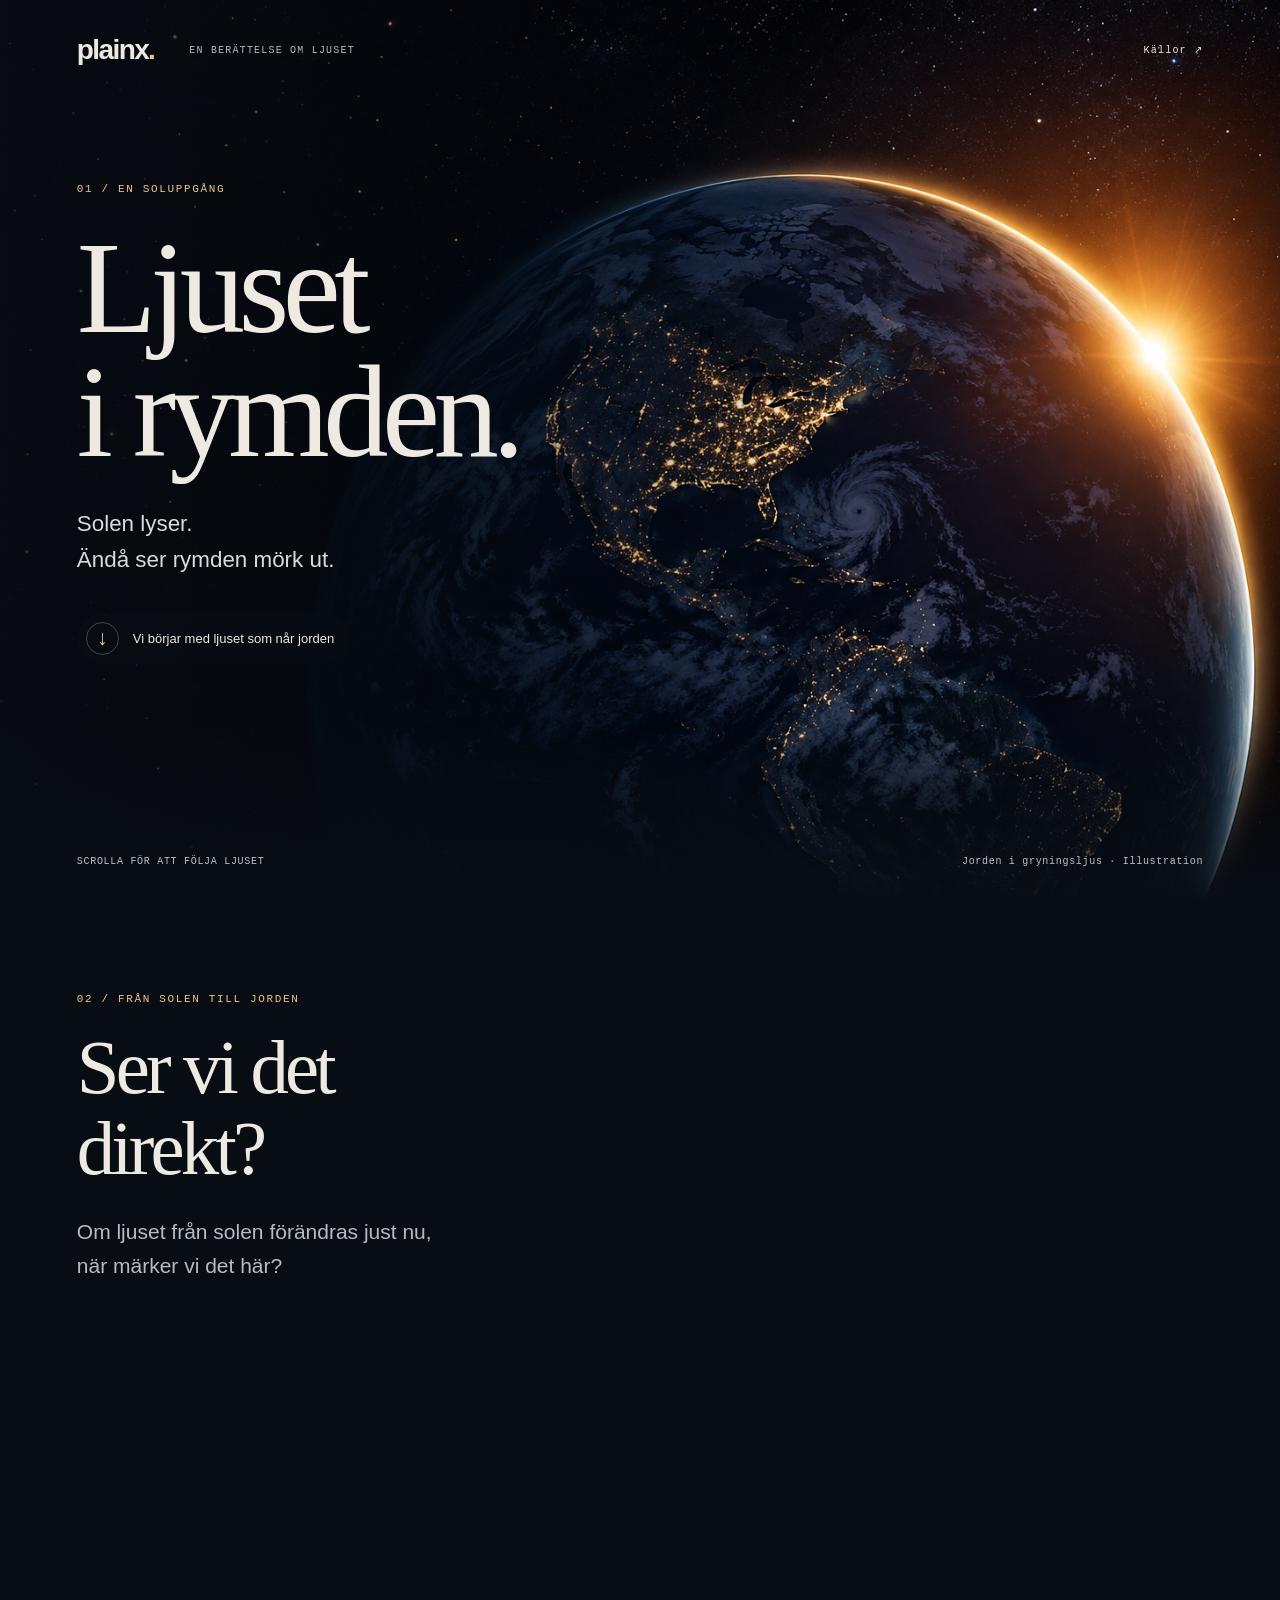
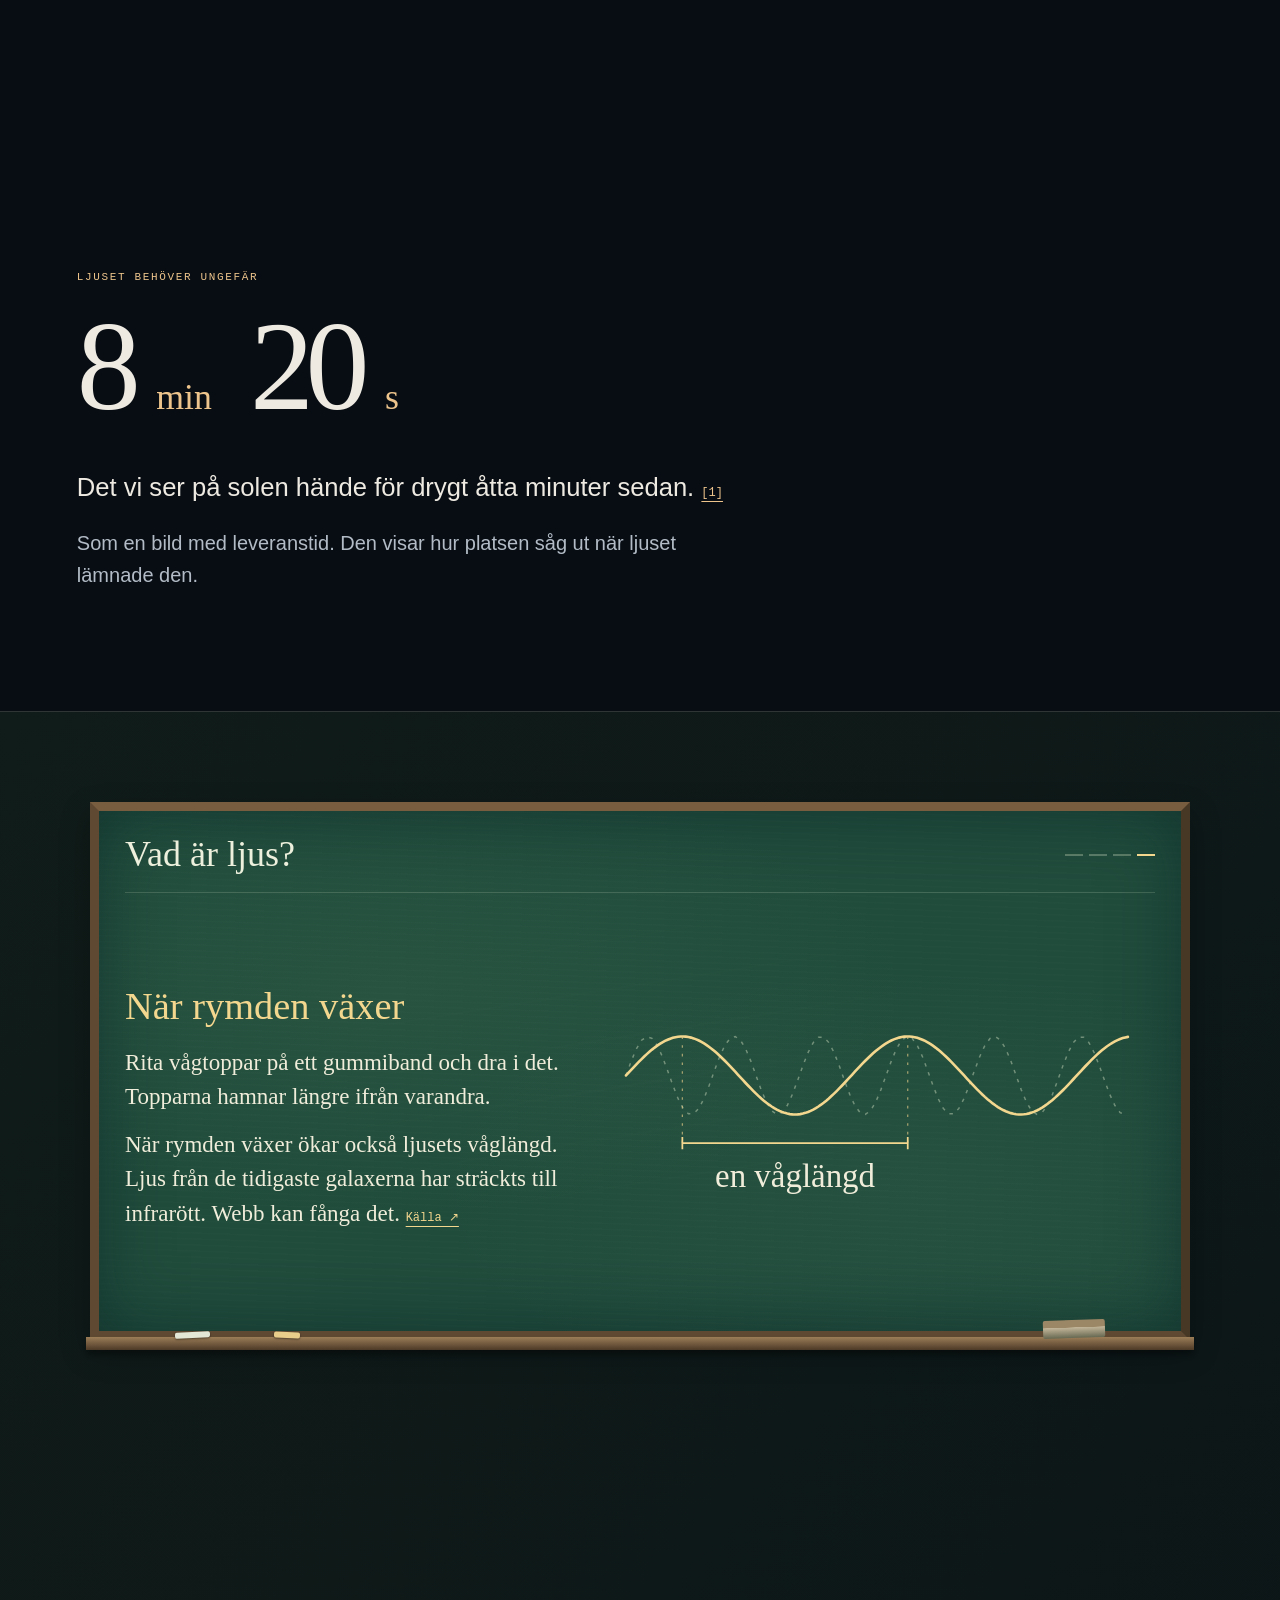
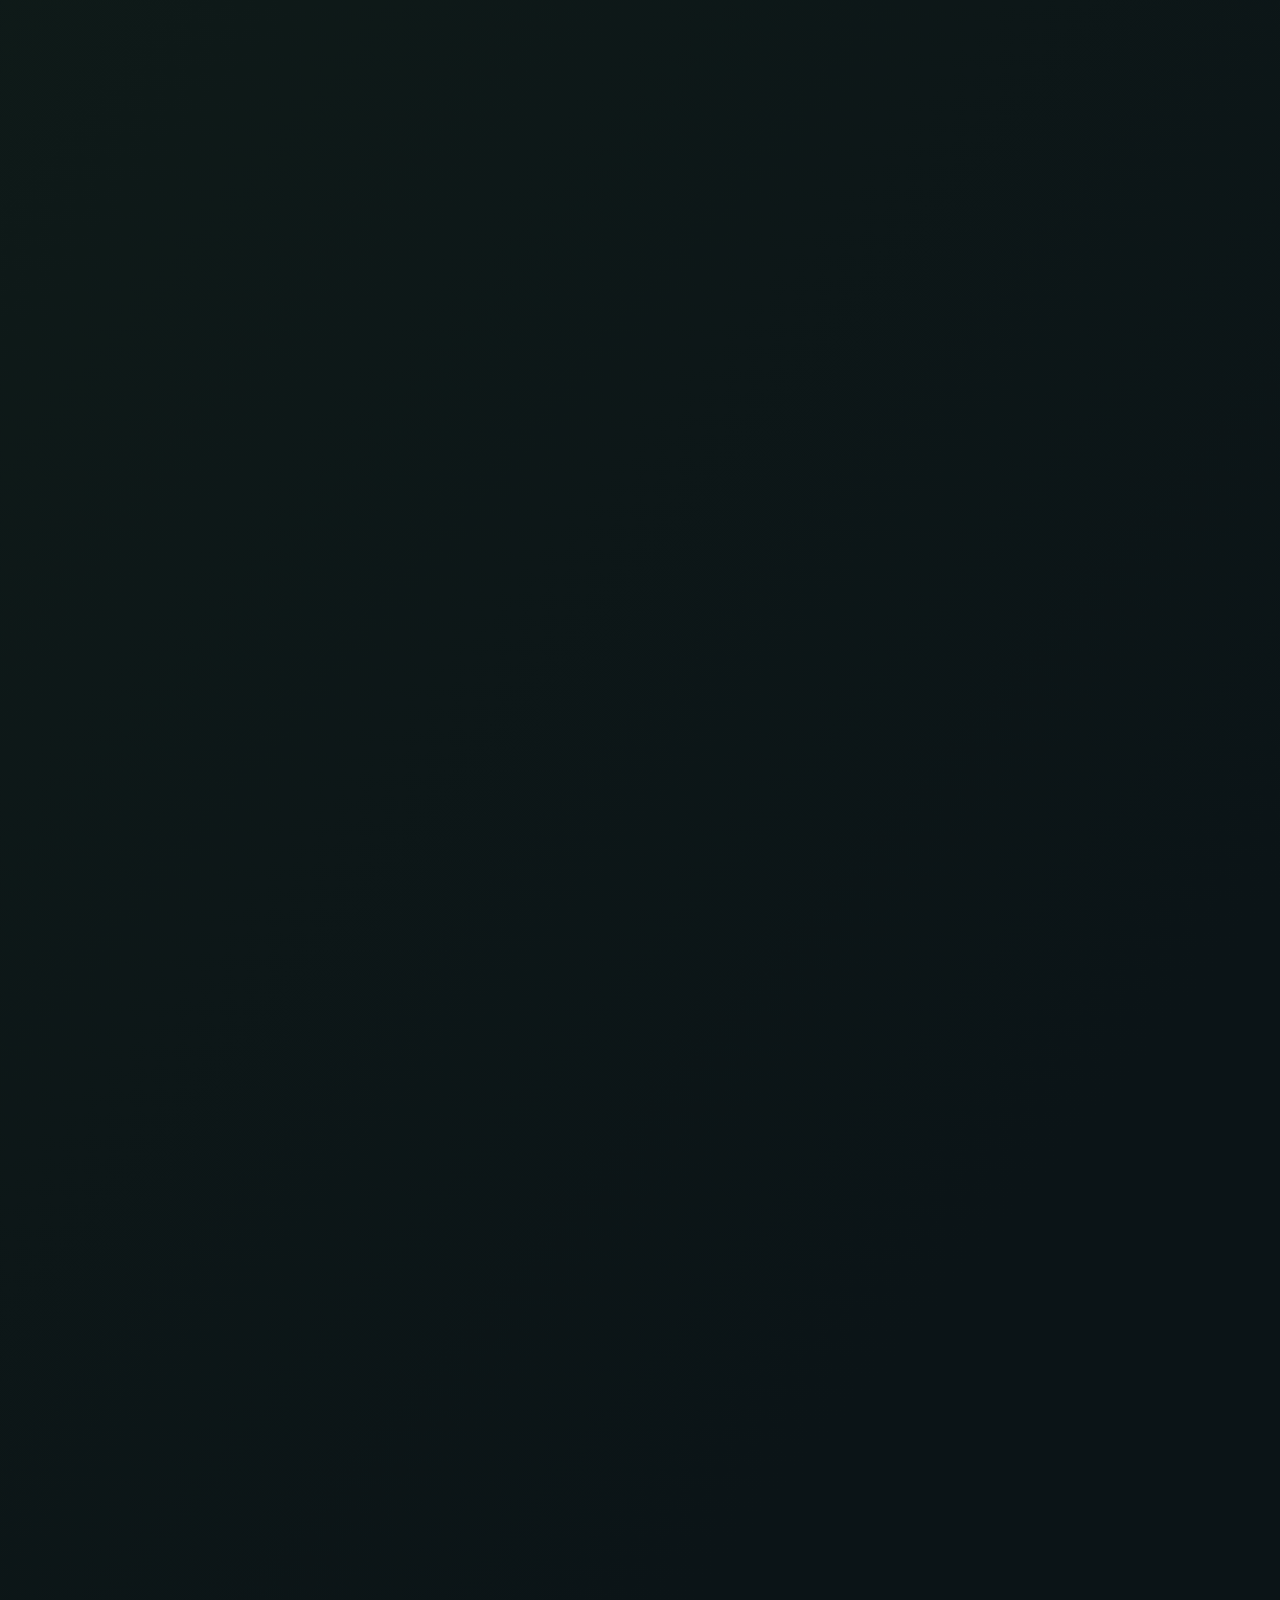
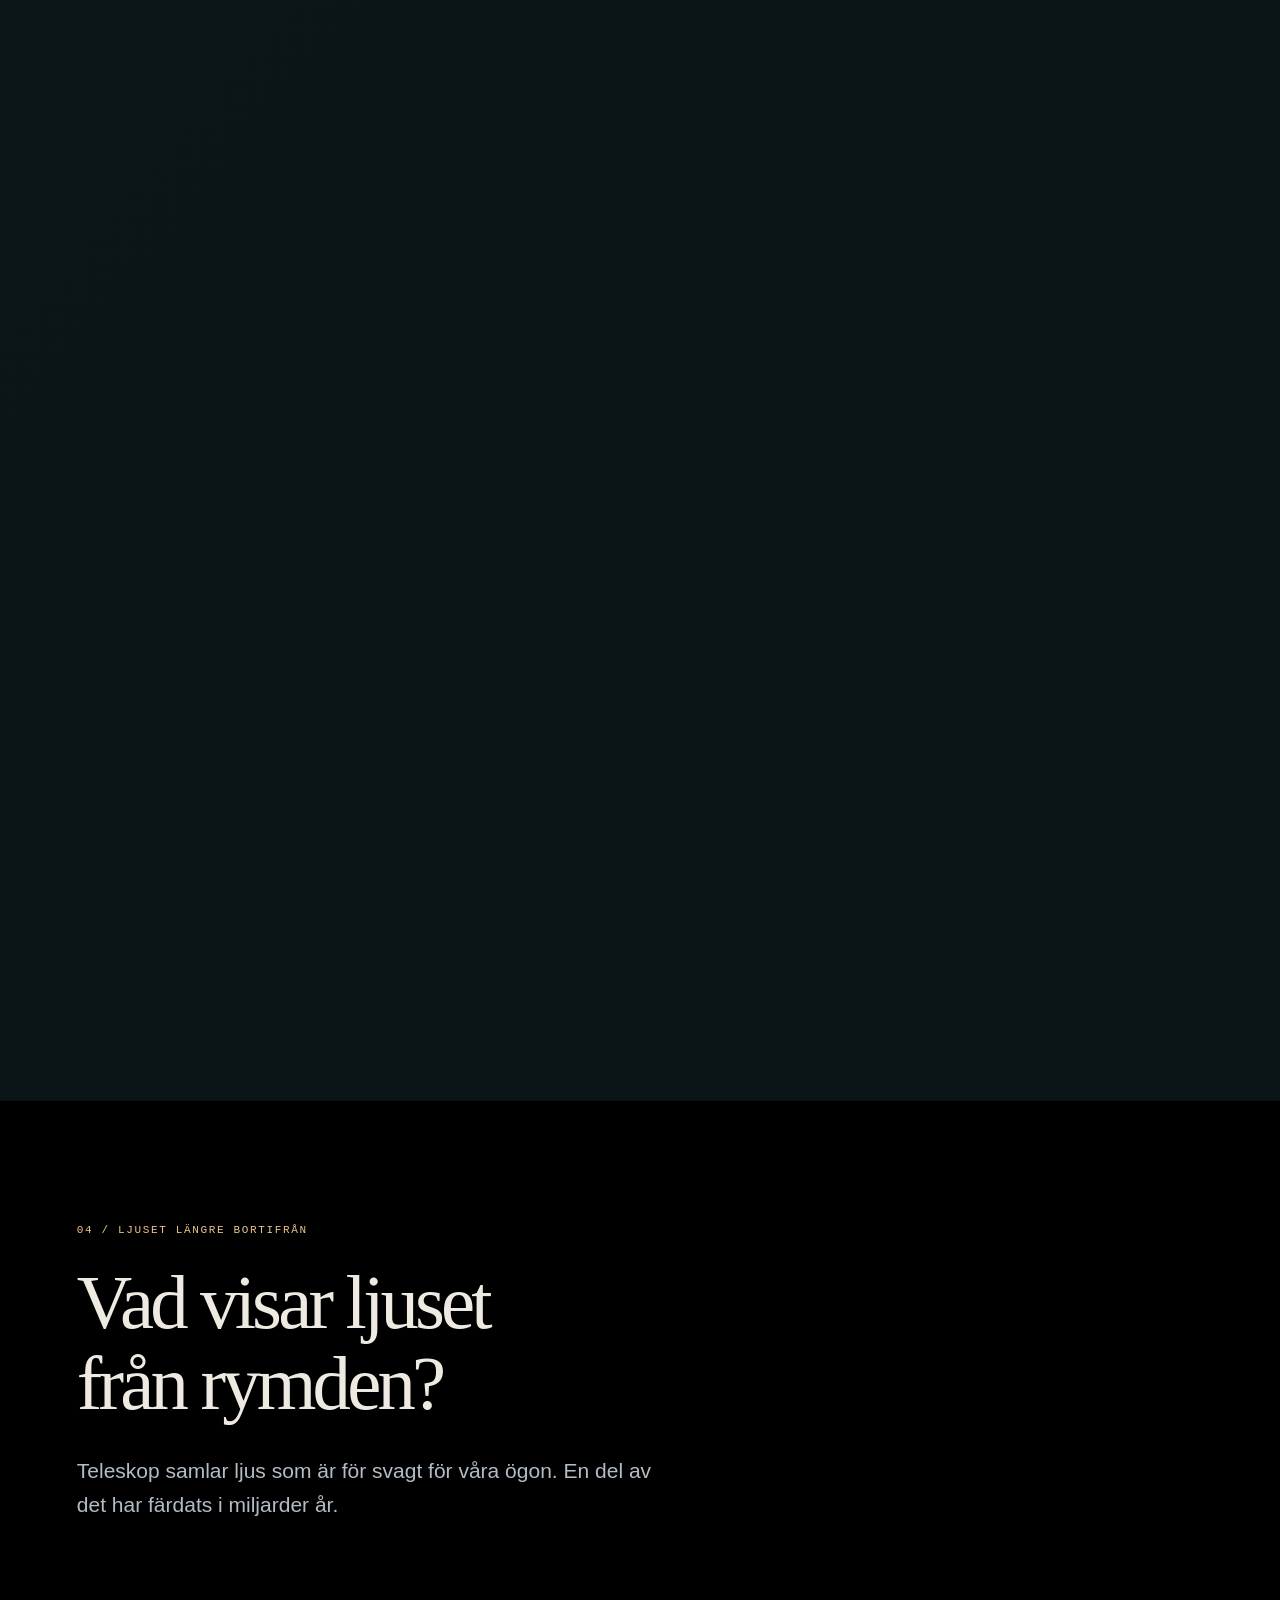
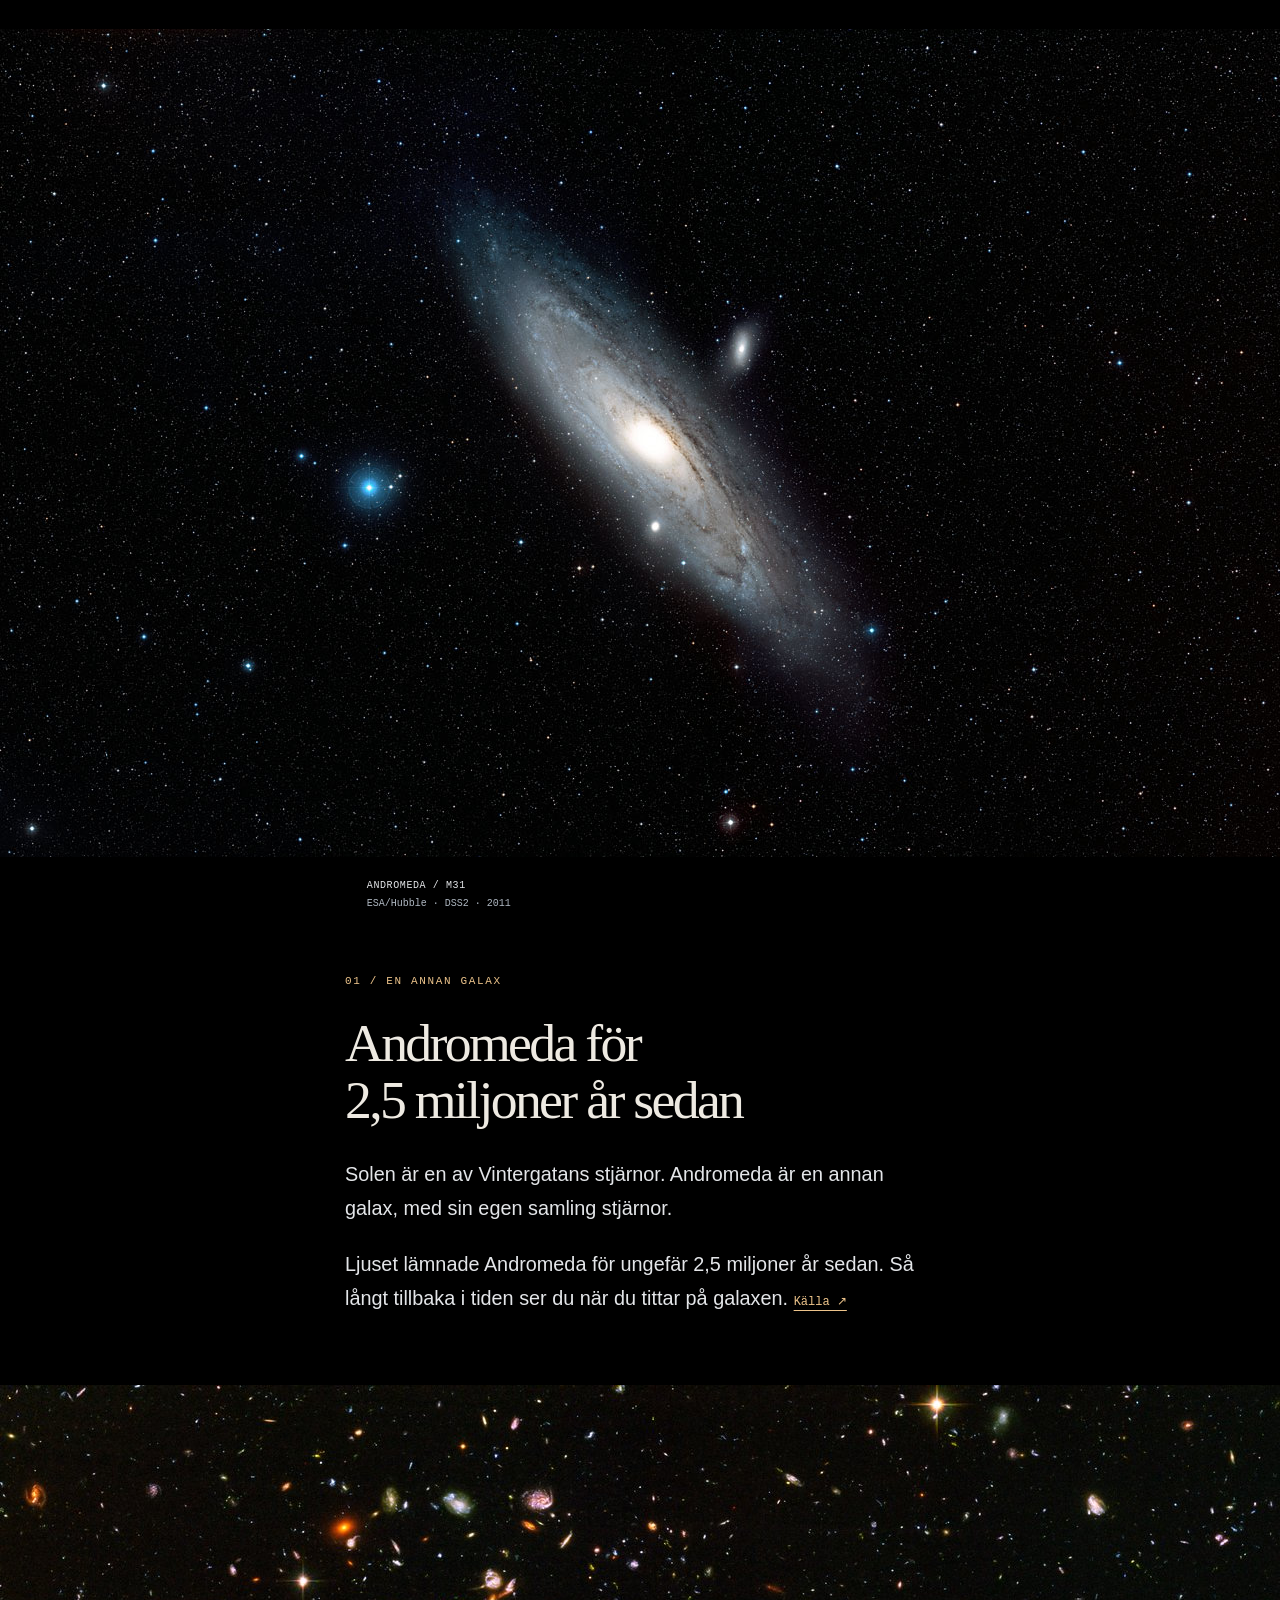
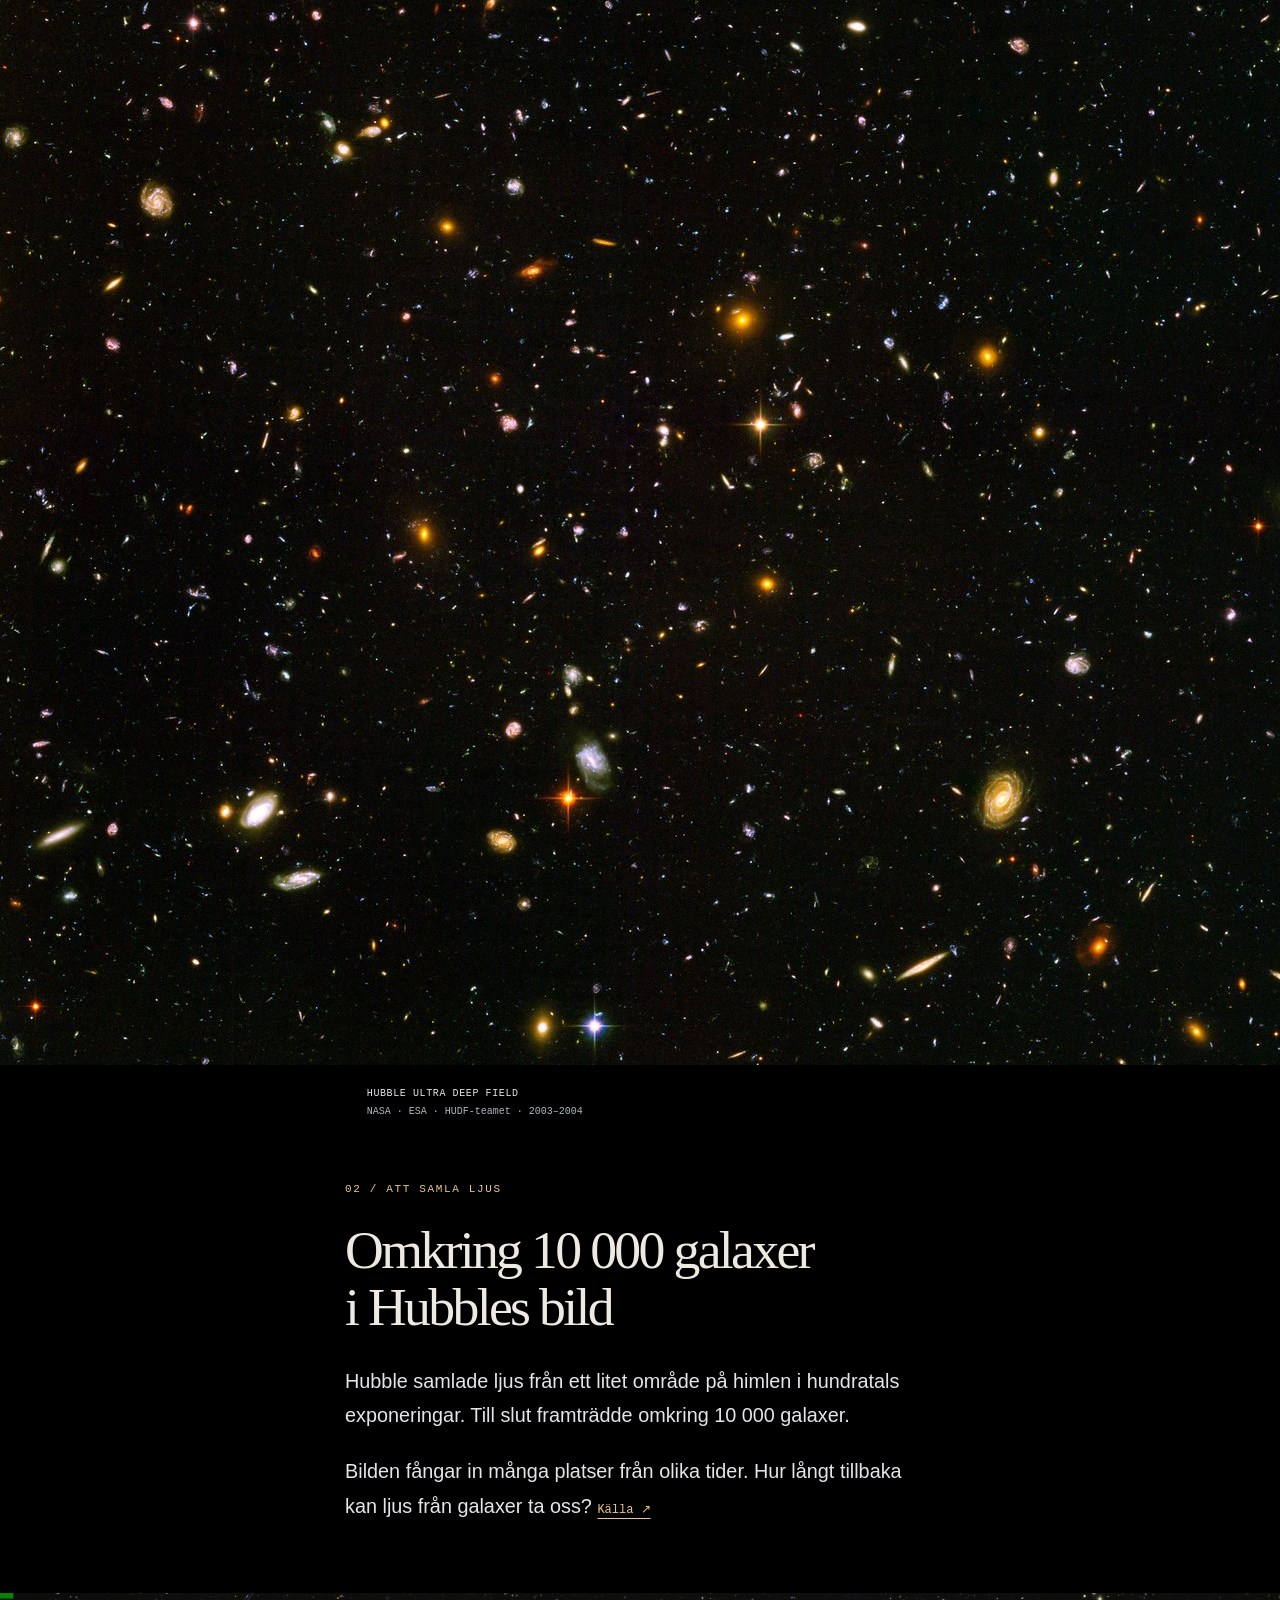
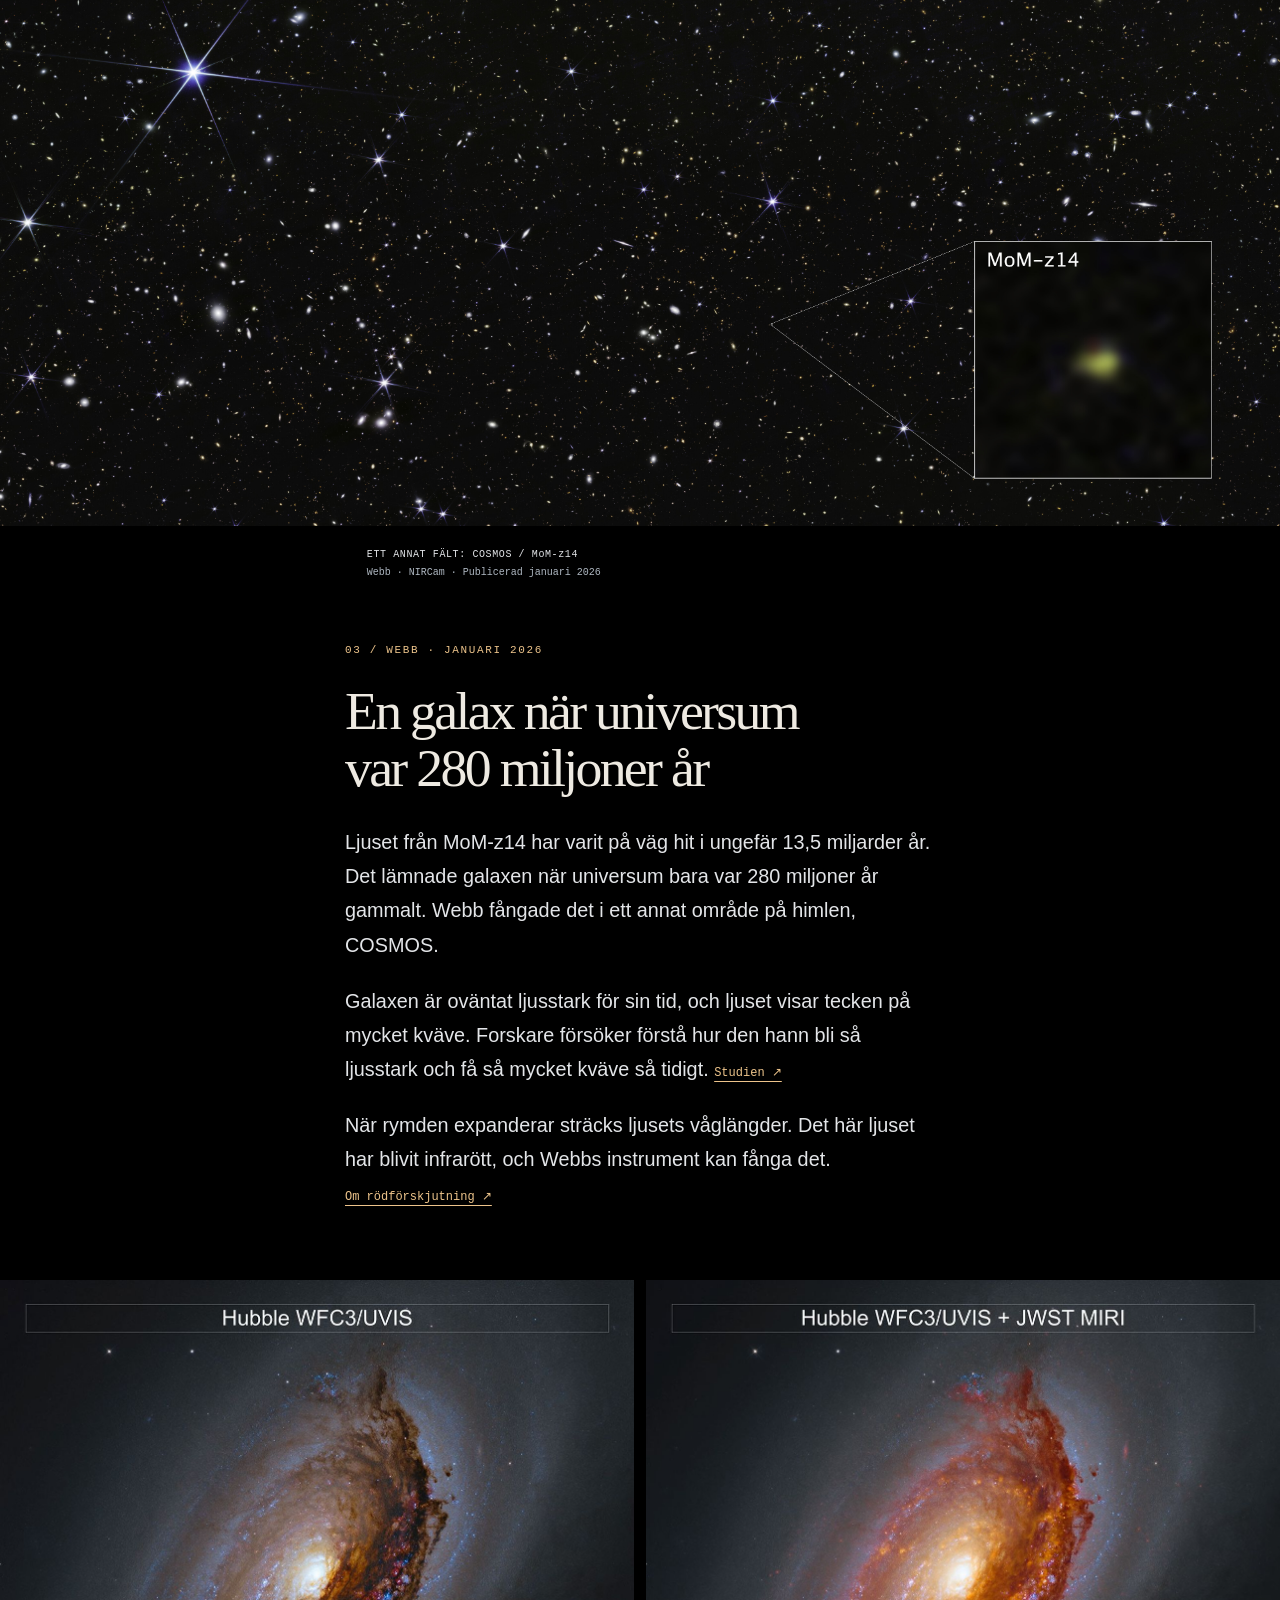
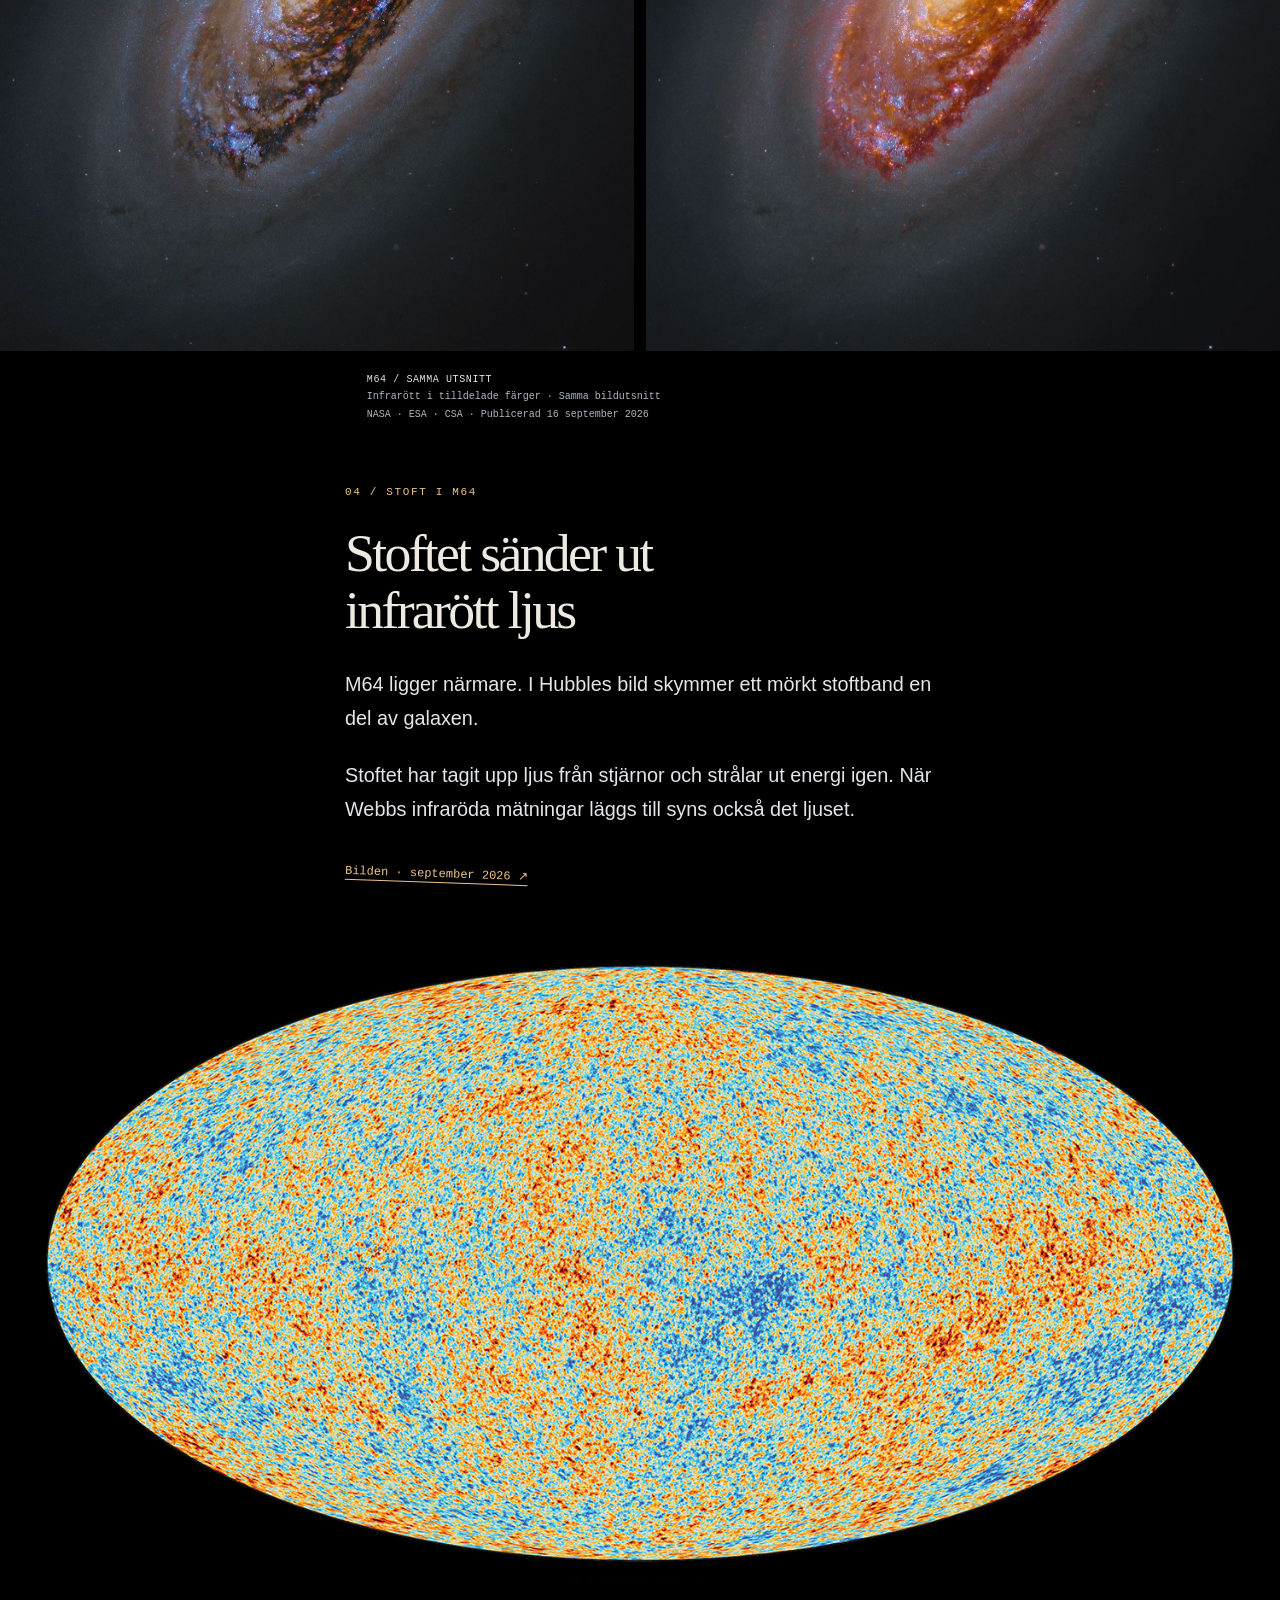
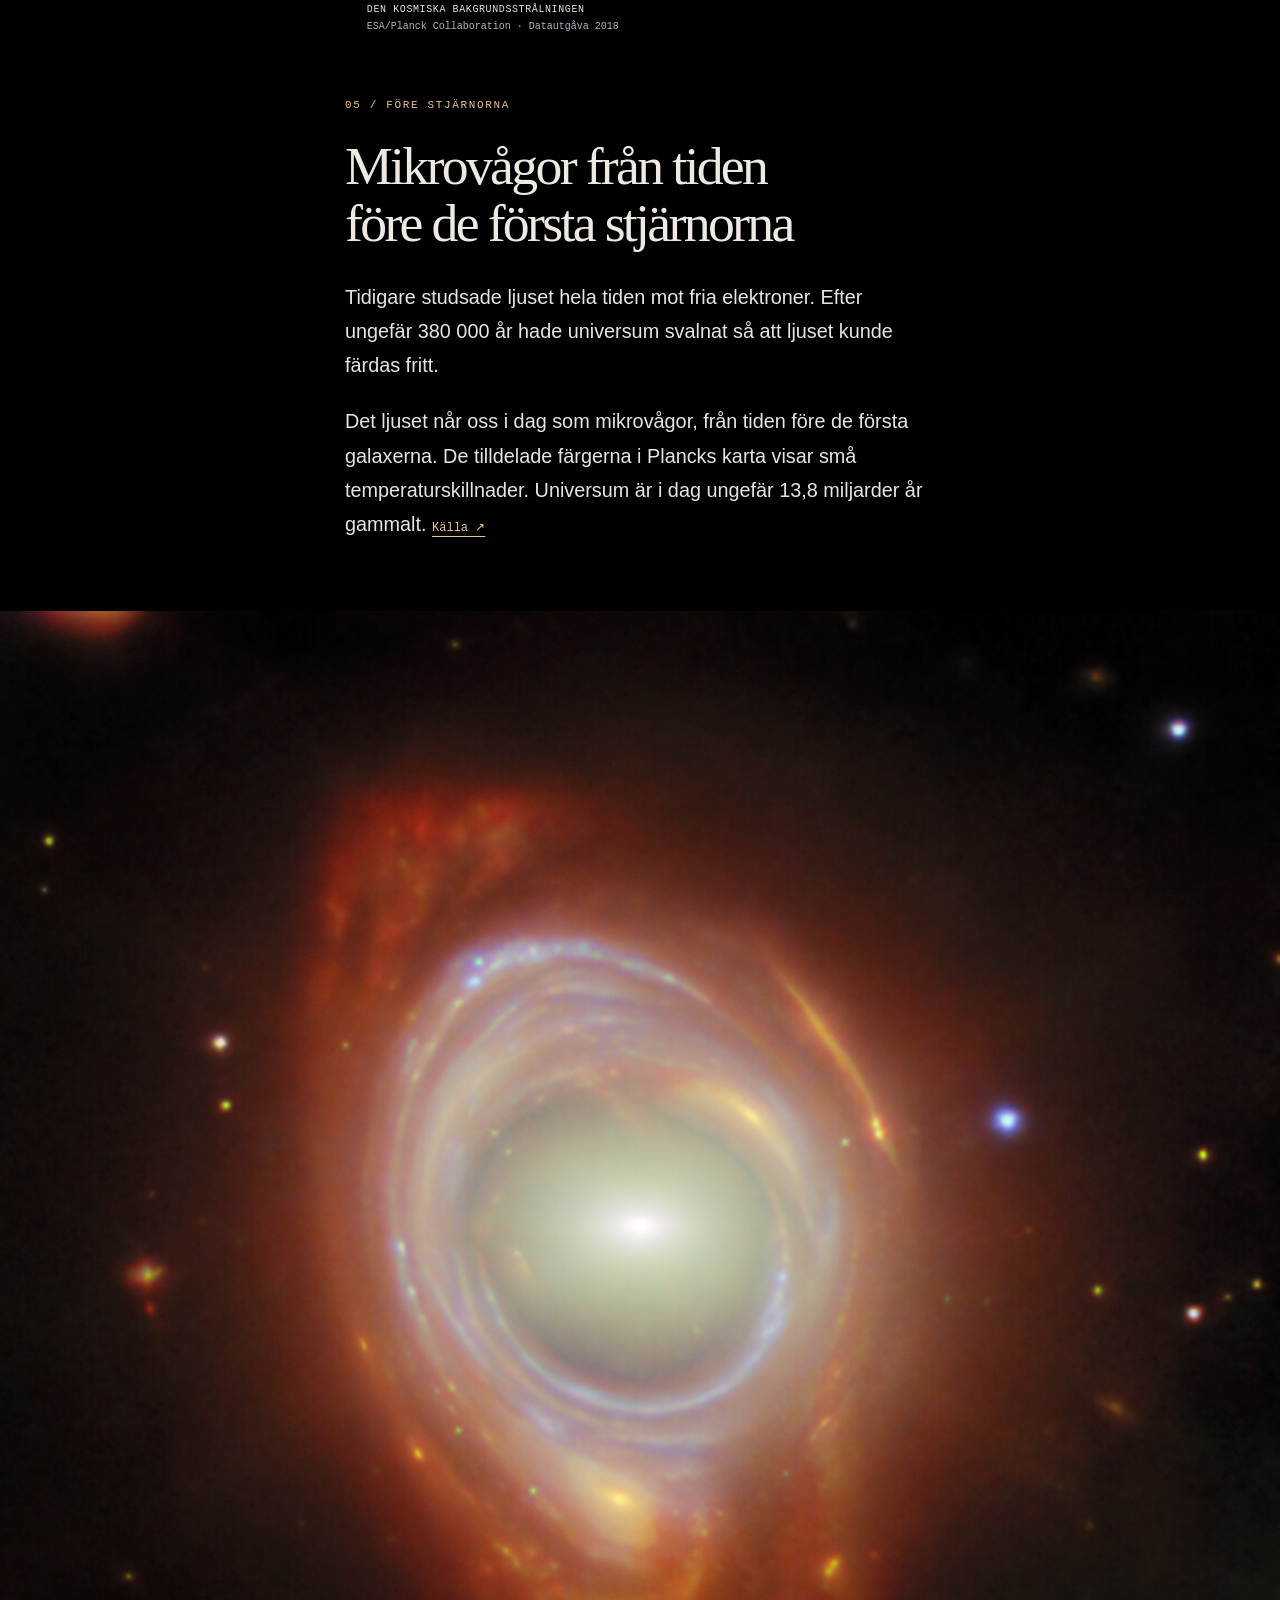
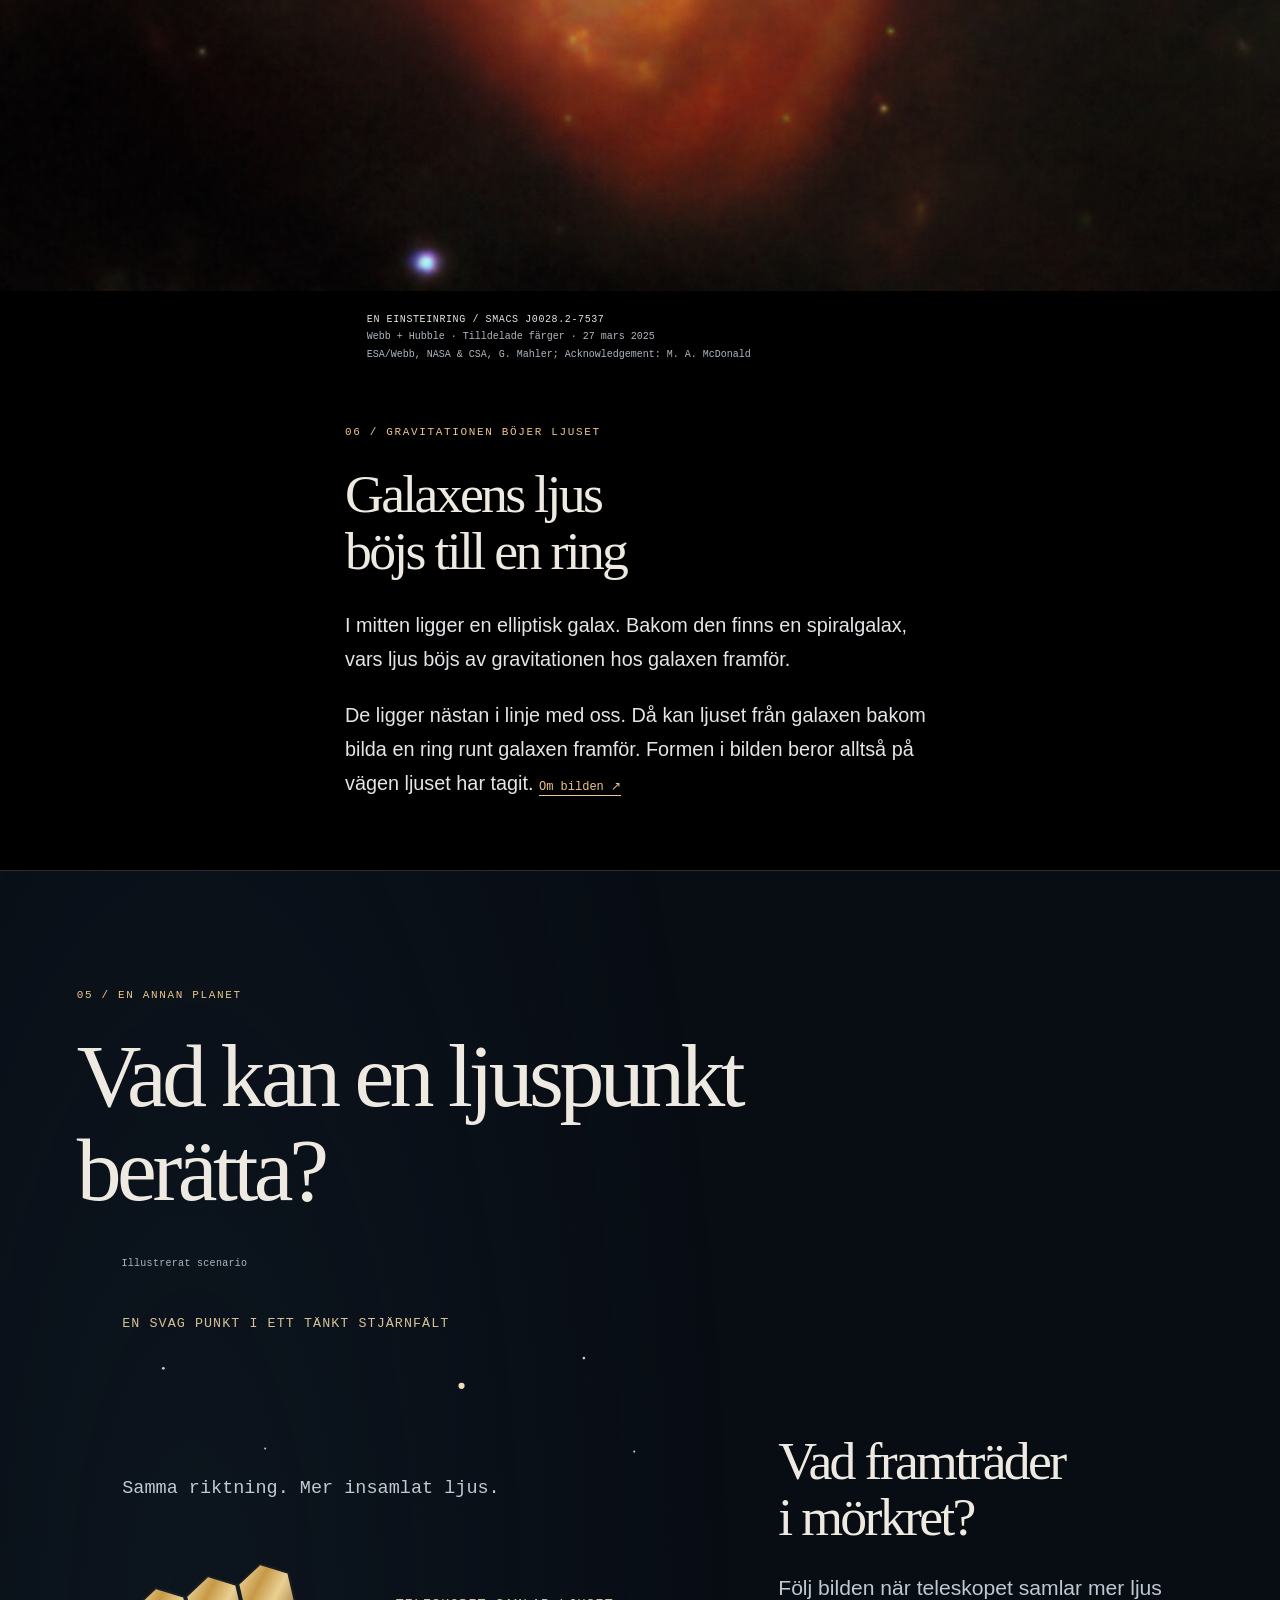
==== index.html @ f9ab8768 "Publish Ljuset i rymden as a GitHub Pages preview" ====
<!doctype html>
<html lang="sv">
<head>
  <meta charset="utf-8">
  <meta name="viewport" content="width=device-width,initial-scale=1">
  <meta name="theme-color" content="#080d14">
  <meta name="description" content="Följ ljuset från solen, genom den mörka rymden och tillbaka till de första galaxerna.">
  <title>Ljuset i rymden</title>
  <link rel="stylesheet" href="style.css?v=20261010sources">
  <link rel="stylesheet" href="styles/near.css?v=20261010v7b">
  <link rel="stylesheet" href="styles/observatory.css?v=20261010v7b">
  <link rel="stylesheet" href="styles/ending.css?v=20261010v7b">
  <script>document.documentElement.classList.add('js');if(new URLSearchParams(location.search).get('motion')==='reduce'||matchMedia('(prefers-reduced-motion: reduce)').matches)document.documentElement.classList.add('reduced-motion');</script>
  <script type="module" src="script.js?v=20261010sources"></script>
</head>
<body>
  <a class="skip-link" href="#solen">Till berättelsen</a>
  <header class="masthead"><a href="#start" class="wordmark">plainx<span>.</span></a><span>EN BERÄTTELSE OM LJUSET</span><a href="#kallor">Källor ↗</a></header>
  <main>
    <div class="prologue" id="start">
      <div class="prologue-stage" aria-hidden="true">
        <div class="earthrise"><img src="assets/hero-earth-light.png" width="1536" height="1024" alt="" fetchpriority="high"></div>
        <div class="solar-sun"><img src="assets/sun-sdo-2013.jpg" width="946" height="946" alt=""><i class="sun-flare"></i></div>
        <div class="solar-view">
          <div class="solar-path"><div class="solar-trail"></div><i class="solar-photon"></i></div>
          <div class="solar-earth"></div>
          <span class="solar-label solar-label-sun">SOLEN</span><span class="solar-label solar-label-earth">JORDEN</span>
          <div class="solar-clock"><span>LJUSET ÄR PÅ VÄG</span><strong>0 <small>min</small> 00 <small>s</small></strong></div>
          <p class="solar-model-note">Schematisk ljusresa · Ej skalenlig<br><span>Solbild: NASA/SDO · Ultraviolett ljus med tilldelad färg</span></p>
        </div>
      </div>
      <div class="prologue-text">
        <section class="hero" aria-labelledby="title">
          <div class="hero-copy"><p class="eyebrow">01 / EN SOLUPPGÅNG</p><h1 id="title">Ljuset<br>i rymden.</h1><p>Solen lyser.<br>Ändå ser rymden mörk ut.</p><a class="begin-link" href="#solen"><span aria-hidden="true">↓</span> Vi börjar med ljuset som når jorden</a></div>
          <div class="hero-bottom"><span>SCROLLA FÖR ATT FÖLJA LJUSET</span><a href="#source-hero">Jorden i gryningsljus · Illustration</a></div>
        </section>
        <section class="solar-journey" id="solen" aria-labelledby="solar-title" tabindex="-1">
          <div class="solar-question"><p class="eyebrow">02 / FRÅN SOLEN TILL JORDEN</p><h2 id="solar-title">Ser vi det<br>direkt?</h2><p>Om ljuset från solen förändras just nu,<br>när märker vi det här?</p></div>
          <div class="solar-answer"><p class="eyebrow">LJUSET BEHÖVER UNGEFÄR</p><p class="big-time">8 <small>min</small> 20 <small>s</small></p><p>Det vi ser på solen hände för drygt åtta minuter sedan. <a href="#source-sun" class="source-ref">[1]</a></p><p>Som en bild med leveranstid. Den visar hur platsen såg ut när ljuset lämnade den.</p></div>
        </section>
      </div>
    </div>

<section class="board-chapter" id="vad-ar-ljus" aria-labelledby="board-title">
  <div class="board-story">
    <div class="blackboard">
      <header class="board-top"><h2 id="board-title">Vad är ljus?</h2><span class="board-progress" aria-hidden="true"><i></i><i></i><i></i><i></i></span></header>
      <div class="board-pages">
        <article class="board-page" id="ljus-direkt" data-board="0" aria-labelledby="board-heading-0">
          <div class="board-lesson"><h3 id="board-heading-0">Från lampan till ögat</h3><p>En ficklampa syns när ljus från den når ögat. Samma sak med en stjärna.</p><p>Ljus är elektromagnetisk strålning. Det kan färdas genom tom rymd. Ögat ser bara en liten del av det.</p></div>
          <figure class="board-drawing"><svg viewBox="0 100 720 230" role="img" aria-label="Ljus går direkt från ficklampan till ögat."><defs><marker id="chalk-arrow-static-0" viewBox="0 0 10 10" refX="9" refY="5" markerWidth="7" markerHeight="7" orient="auto"><path d="M1 1L9 5L1 9" fill="none" stroke="#e9c58b" stroke-width="1.3"/></marker></defs><g class="chalk-source"><path d="M60 181h57l25-12v52l-25-12H60Z"/><path d="M117 181v28M77 181v28"/><ellipse cx="142" cy="195" rx="6" ry="26"/><text x="105" y="280" text-anchor="middle">ficklampan</text></g><g class="chalk-eye"><path d="M575 195q35-39 71 0q-36 39-71 0Z"/><circle cx="610" cy="195" r="13"/><text x="610" y="272" text-anchor="middle">ögat</text></g><path class="chalk-ray" style="marker-end:url(#chalk-arrow-static-0)" d="M150 195H572"/><text x="358" y="150" text-anchor="middle">ljus till ögat</text></svg></figure>
        </article>
        <article class="board-page" id="ljus-reflektion" data-board="1" aria-labelledby="board-heading-1">
          <div class="board-lesson"><h3 id="board-heading-1">Väggen skickar ljuset vidare</h3><p>Lys på en vit vägg. Ljuset studsar åt olika håll. En del når ögat, och väggen syns.</p><p>Månen gör likadant med solljus. Det kallas reflektion.</p></div>
          <figure class="board-drawing"><svg viewBox="0 55 720 355" role="img" aria-label="Ljus från ficklampan träffar den vita väggen. En del reflekteras till ögat på samma sida om väggen."><defs><marker id="chalk-arrow-static-1" viewBox="0 0 10 10" refX="9" refY="5" markerWidth="7" markerHeight="7" orient="auto"><path d="M1 1L9 5L1 9" fill="none" stroke="#e9c58b" stroke-width="1.3"/></marker></defs><g transform="translate(0 85)" class="chalk-source"><path d="M60 181h57l25-12v52l-25-12H60Z"/><path d="M117 181v28M77 181v28"/><ellipse cx="142" cy="195" rx="6" ry="26"/><text x="105" y="280" text-anchor="middle">ficklampan</text></g><g transform="translate(-350 -75)" class="chalk-eye"><path d="M575 195q35-39 71 0q-36 39-71 0Z"/><circle cx="610" cy="195" r="13"/><text x="610" y="272" text-anchor="middle">ögat</text></g><path class="chalk-wall" d="M500 73v266m0-253 20-12m-20 50 20-12m-20 50 20-12m-20 50 20-12m-20 50 20-12m-20 50 20-12m-20 50 20-12"/><path class="chalk-ray" style="marker-end:url(#chalk-arrow-static-1)" d="M150 280L497 228L296 120"/><path class="chalk-short-ray" d="M497 228l-96-13m96 13-58 48m58-48-5-60"/><text x="548" y="378" text-anchor="middle">vit vägg</text></svg></figure>
        </article>
        <article class="board-page" id="ljus-spridning" data-board="2" aria-labelledby="board-heading-2">
          <div class="board-lesson"><h3 id="board-heading-2">Damm gör strålen synlig</h3><p>I ett dammigt rum kan du se strålen från sidan. Dammet sprider en del av ljuset mot ögat.</p><p>Luftens molekyler sprider också ljus. Därför lyser himlen. I tom rymd kan ljuset passera bredvid dig utan att synas. <a href="#source-light" class="source-ref">Källor ↗</a></p></div>
          <figure class="board-drawing"><svg viewBox="0 110 720 290" role="img" aria-label="Ljus från ficklampan träffar damm. En del sprids åt sidan och når ögat."><defs><marker id="chalk-arrow-static-2" viewBox="0 0 10 10" refX="9" refY="5" markerWidth="7" markerHeight="7" orient="auto"><path d="M1 1L9 5L1 9" fill="none" stroke="#e9c58b" stroke-width="1.3"/></marker></defs><g class="chalk-source"><path d="M60 181h57l25-12v52l-25-12H60Z"/><path d="M117 181v28M77 181v28"/><ellipse cx="142" cy="195" rx="6" ry="26"/><text x="105" y="280" text-anchor="middle">ficklampan</text></g><g transform="translate(0 135)" class="chalk-eye"><path d="M575 195q35-39 71 0q-36 39-71 0Z"/><circle cx="610" cy="195" r="13"/><text x="610" y="272" text-anchor="middle">ögat</text></g><path class="chalk-guide" d="M150 195H673"/><path class="chalk-ray" style="marker-end:url(#chalk-arrow-static-2)" d="M150 195H337M344 200L573 328"/><g class="chalk-dust"><circle cx="340" cy="196" r="5"/><circle cx="354" cy="175" r="3"/><circle cx="363" cy="215" r="3"/><circle cx="330" cy="227" r="2"/></g><path class="chalk-short-ray" d="M341 191l39-48m-43 57-51 41m61-38 28 51"/><text x="320" y="278" text-anchor="middle">damm</text></svg></figure>
        </article>
        <article class="board-page" id="rodforskjutning" data-board="3" aria-labelledby="board-heading-3">
          <div class="board-lesson"><h3 id="board-heading-3">När rymden växer</h3><p>Rita vågtoppar på ett gummiband och dra i det. Topparna hamnar längre ifrån varandra.</p><p>När rymden växer ökar också ljusets våglängd. Ljus från de tidigaste galaxerna har sträckts till infrarött. Webb kan fånga det. <a href="#source-light" class="source-ref">Källa ↗</a></p></div>
          <figure class="board-drawing"><svg id="board-wave-chart" viewBox="40 105 640 225" role="img" aria-label="Våglängden är avståndet mellan två vågtoppar. Den heldragna vågen har längre våglängd än den streckade utgångspunkten."><defs><marker id="chalk-arrow-static-3" viewBox="0 0 10 10" refX="9" refY="5" markerWidth="7" markerHeight="7" orient="auto"><path d="M1 1L9 5L1 9" fill="none" stroke="#e9c58b" stroke-width="1.3"/></marker></defs>
          <path class="board-wave-reference" d="M70 180.00 L76 163.43 L82 149.20 L88 139.28 L94 135.09 L100 137.20 L106 145.33 L112 158.32 L118 174.36 L124 191.19 L130 206.45 L136 217.99 L142 224.20 L148 224.20 L154 217.99 L160 206.45 L166 191.19 L172 174.36 L178 158.32 L184 145.33 L190 137.20 L196 135.09 L202 139.28 L208 149.20 L214 163.43 L220 180.00 L226 196.57 L232 210.80 L238 220.72 L244 224.91 L250 222.80 L256 214.67 L262 201.68 L268 185.64 L274 168.81 L280 153.55 L286 142.01 L292 135.80 L298 135.80 L304 142.01 L310 153.55 L316 168.81 L322 185.64 L328 201.68 L334 214.67 L340 222.80 L346 224.91 L352 220.72 L358 210.80 L364 196.57 L370 180.00 L376 163.43 L382 149.20 L388 139.28 L394 135.09 L400 137.20 L406 145.33 L412 158.32 L418 174.36 L424 191.19 L430 206.45 L436 217.99 L442 224.20 L448 224.20 L454 217.99 L460 206.45 L466 191.19 L472 174.36 L478 158.32 L484 145.33 L490 137.20 L496 135.09 L502 139.28 L508 149.20 L514 163.43 L520 180.00 L526 196.57 L532 210.80 L538 220.72 L544 224.91 L550 222.80 L556 214.67 L562 201.68 L568 185.64 L574 168.81 L580 153.55 L586 142.01 L592 135.80 L598 135.80 L604 142.01 L610 153.55 L616 168.81 L622 185.64 L628 201.68 L634 214.67 L640 222.80 L646 224.91"/>
          <path class="board-wave-stretch" d="M70 180.00 L76 173.50 L82 167.13 L88 161.04 L94 155.34 L100 150.16 L106 145.61 L112 141.77 L118 138.74 L124 136.58 L130 135.33 L136 135.01 L142 135.64 L148 137.20 L154 139.66 L160 142.97 L166 147.05 L172 151.82 L178 157.19 L184 163.03 L190 169.23 L196 175.66 L202 182.17 L208 188.65 L214 194.94 L220 200.91 L226 206.45 L232 211.43 L238 215.76 L244 219.33 L250 222.08 L256 223.94 L262 224.88 L268 224.88 L274 223.94 L280 222.08 L286 219.33 L292 215.76 L298 211.43 L304 206.45 L310 200.91 L316 194.94 L322 188.65 L328 182.17 L334 175.66 L340 169.23 L346 163.03 L352 157.19 L358 151.82 L364 147.05 L370 142.97 L376 139.66 L382 137.20 L388 135.64 L394 135.01 L400 135.33 L406 136.58 L412 138.74 L418 141.77 L424 145.61 L430 150.16 L436 155.34 L442 161.04 L448 167.13 L454 173.50 L460 180.00 L466 186.50 L472 192.87 L478 198.96 L484 204.66 L490 209.84 L496 214.39 L502 218.23 L508 221.26 L514 223.42 L520 224.67 L526 224.99 L532 224.36 L538 222.80 L544 220.34 L550 217.03 L556 212.95 L562 208.18 L568 202.81 L574 196.97 L580 190.77 L586 184.34 L592 177.83 L598 171.35 L604 165.06 L610 159.09 L616 153.55 L622 148.57 L628 144.24 L634 140.67 L640 137.92 L646 136.06"/>
          <path class="board-wave-peaks" d="M135 135V265M395 135V265"/>
          <path class="board-wave-measure" d="M135 265v-14m0 7h260m0-7v14"/>
          <text class="board-wave-label" x="265" y="309" text-anchor="middle">en våglängd</text>
          </svg></figure>
        </article>
      </div>
      <div class="chalk-tray" aria-hidden="true"><i></i><i></i><span></span></div>
    </div>
    <div class="board-steps" aria-hidden="true"><div class="board-step" data-board="0"></div><div class="board-step" data-board="1"></div><div class="board-step" data-board="2"></div><div class="board-step" data-board="3"></div></div>
  </div>
</section>

<section class="observatory observatory-v3" id="langre-bort" aria-labelledby="observatory-title">
  <header class="chapter-heading observatory-heading"><p class="eyebrow">04 / LJUSET LÄNGRE BORTIFRÅN</p><h2 id="observatory-title">Vad visar ljuset<br>från rymden?</h2><p>Teleskop samlar ljus som är för svagt för våra ögon. En del av det har färdats i miljarder år.</p></header>

  <div class="observation-story">
    <article class="observation-scene scene-andromeda" id="andromeda" data-observation="0">
      <figure class="observation-image observation-andromeda" data-observation-image="0"><img src="assets/andromeda-wide.jpg" width="1280" height="828" loading="lazy" alt="Andromedagalaxens ljusa kärna och stora stjärnskiva."><figcaption>ANDROMEDA / M31 <span>ESA/Hubble · DSS2 · 2011</span></figcaption></figure>
      <div class="observation-reading"><div class="observation-copy"><p class="eyebrow">01 / EN ANNAN GALAX</p><h3>Andromeda för<br>2,5 miljoner år sedan</h3><p>Solen är en av Vintergatans stjärnor. Andromeda är en annan galax, med sin egen samling stjärnor.</p><p>Ljuset lämnade Andromeda för ungefär 2,5 miljoner år sedan. Så långt tillbaka i tiden ser du när du tittar på galaxen. <a href="#source-andromeda" class="source-ref">Källa ↗</a></p></div></div>
    </article>
    <article class="observation-scene scene-hudf" id="hubblefalt" data-observation="1">
      <figure class="observation-image observation-hudf" data-observation-image="1"><div class="observation-field"><img src="assets/hudf.jpg" width="1280" height="1280" loading="lazy" alt="Tusentals små galaxer i Hubble Ultra Deep Field."></div><figcaption>HUBBLE ULTRA DEEP FIELD <span>NASA · ESA · HUDF-teamet · 2003–2004</span></figcaption></figure>
      <div class="observation-reading"><div class="observation-copy"><p class="eyebrow">02 / ATT SAMLA LJUS</p><h3>Omkring 10 000 galaxer<br>i Hubbles bild</h3><p>Hubble samlade ljus från ett litet område på himlen i hundratals exponeringar. Till slut framträdde omkring 10 000 galaxer.</p><p>Bilden fångar in många platser från olika tider. Hur långt tillbaka kan ljus från galaxer ta oss? <a href="#source-hudf" class="source-ref">Källa ↗</a></p></div></div>
    </article>
    <article class="observation-scene scene-mom" id="mom-z14" data-observation="2">
      <figure class="observation-image observation-mom" data-observation-image="2"><img src="assets/mom-z14.jpg" width="4000" height="1667" loading="lazy" alt="Webbs COSMOS-fält med en förstoring av den avlägsna galaxen MoM-z14."><figcaption>ETT ANNAT FÄLT: COSMOS / MoM-z14 <span>Webb · NIRCam · Publicerad januari 2026</span></figcaption></figure>
      <div class="observation-reading"><div class="observation-copy"><p class="eyebrow">03 / WEBB · JANUARI 2026</p><h3>En galax när universum<br>var 280 miljoner år</h3><p>Ljuset från MoM-z14 har varit på väg hit i ungefär 13,5 miljarder år. Det lämnade galaxen när universum bara var 280 miljoner år gammalt. Webb fångade det i ett annat område på himlen, COSMOS.</p><p>Galaxen är oväntat ljusstark för sin tid, och ljuset visar tecken på mycket kväve. Forskare försöker förstå hur den hann bli så ljusstark och få så mycket kväve så tidigt. <a href="#source-mom" class="source-ref">Studien ↗</a></p><p class="redshift-context">När rymden expanderar sträcks ljusets våglängder. Det här ljuset har blivit infrarött, och Webbs instrument kan fånga det. <a href="#source-light" class="source-ref">Om rödförskjutning ↗</a></p></div></div>
    </article>
    <article class="observation-scene scene-comparison" id="morkt-stoft" data-observation="3">
      <figure class="observation-image observation-comparison" data-observation-image="3">
        <div class="comparison-images"><img src="assets/m64-hubble.jpg" width="1277" height="1350" loading="lazy" alt="Hubbles bild av M64: ett mörkt stoftband framför galaxens ljusa kärna."><img class="comparison-infrared" src="assets/m64-hubble-webb.jpg" width="1277" height="1350" loading="lazy" alt="Samma utsnitt med Webbs infraröda mätningar tillagda: stoftet framträder i rött och orange."><i class="comparison-divider" aria-hidden="true"></i><span class="comparison-tag comparison-tag-hubble">Hubble</span><span class="comparison-tag comparison-tag-webb">Hubble + Webb</span></div>
        <figcaption>M64 / SAMMA UTSNITT <span>Infrarött i tilldelade färger · Samma bildutsnitt</span><span>NASA · ESA · CSA · Publicerad 16 september 2026</span></figcaption>
      </figure>
      <div class="observation-reading"><div class="observation-copy"><p class="eyebrow">04 / STOFT I M64</p><h3>Stoftet sänder ut<br>infrarött ljus</h3><p>M64 ligger närmare. I Hubbles bild skymmer ett mörkt stoftband en del av galaxen.</p><p>Stoftet har tagit upp ljus från stjärnor och strålar ut energi igen. När Webbs infraröda mätningar läggs till syns också det ljuset.</p><p class="observation-note"><a href="#source-m64" class="source-ref">Bilden · september 2026 ↗</a></p></div></div>
    </article>
    <article class="observation-scene scene-cmb" id="bakgrundsljus" data-observation="4">
      <figure class="observation-image observation-cmb" data-observation-image="4"><div class="observation-map"><img src="assets/cmb-planck-2018.jpg" width="1500" height="1000" loading="lazy" alt="Plancks ovala helhimmelskarta med blå och orange temperaturvariationer i den kosmiska bakgrundsstrålningen."></div><figcaption>DEN KOSMISKA BAKGRUNDSSTRÅLNINGEN <span>ESA/Planck Collaboration · Datautgåva 2018</span></figcaption></figure>
      <div class="observation-reading"><div class="observation-copy"><p class="eyebrow">05 / FÖRE STJÄRNORNA</p><h3>Mikrovågor från tiden<br>före de första stjärnorna</h3><p>Tidigare studsade ljuset hela tiden mot fria elektroner. Efter ungefär 380 000 år hade universum svalnat så att ljuset kunde färdas fritt.</p><p>Det ljuset når oss i dag som mikrovågor, från tiden före de första galaxerna. De tilldelade färgerna i Plancks karta visar små temperaturskillnader. Universum är i dag ungefär 13,8 miljarder år gammalt. <a href="#source-cmb" class="source-ref">Källa ↗</a></p></div></div>
    </article>
    <article class="observation-scene scene-lensing" id="observationshorisont" data-observation="5">
      <figure class="observation-image observation-lensing" data-observation-image="5"><img src="assets/einstein-ring-2025.jpg" width="1146" height="1146" loading="lazy" alt="En blåvit Einsteinring runt en ljus galax. Ringen är ljus från en galax längre bakom, böjt av gravitationen hos galaxen i mitten."><figcaption>EN EINSTEINRING / SMACS J0028.2-7537 <span>Webb + Hubble · Tilldelade färger · 27 mars 2025</span><span>ESA/Webb, NASA &amp; CSA, G. Mahler; Acknowledgement: M. A. McDonald</span></figcaption></figure>
      <div class="observation-reading"><div class="observation-copy"><p class="eyebrow">06 / GRAVITATIONEN BÖJER LJUSET</p><h3>Galaxens ljus<br>böjs till en ring</h3><p>I mitten ligger en elliptisk galax. Bakom den finns en spiralgalax, vars ljus böjs av gravitationen hos galaxen framför.</p><p>De ligger nästan i linje med oss. Då kan ljuset från galaxen bakom bilda en ring runt galaxen framför. Formen i bilden beror alltså på vägen ljuset har tagit. <a href="#source-lensing" class="source-ref">Om bilden ↗</a></p></div></div>
    </article>
  </div>
</section>

<section class="ending ending-telescope" id="tillbaka" aria-labelledby="ending-title">
  <header class="telescope-intro"><p class="eyebrow">05 / EN ANNAN PLANET</p><h2 id="ending-title">Vad kan en ljuspunkt<br>berätta?</h2></header>
  <div class="telescope-story">
    <figure class="telescope-visual" aria-describedby="telescope-description telescope-caption">
      <div class="telescope-stage">
        <div class="telescope-canvas" aria-hidden="true"></div>
        <span class="telescope-scenario">Illustrerat scenario</span>
        <div class="discovery-field" aria-hidden="true">
          <svg class="discovery-sky" viewBox="0 0 620 520" preserveAspectRatio="xMidYMid slice">
            <g class="discovery-stars" fill="#bacad8">
              <circle cx="74" cy="81" r="1.2"/><circle cx="164" cy="362" r="1.1"/><circle cx="518" cy="101" r="1.5"/><circle cx="282" cy="122" r=".8"/><circle cx="98" cy="279" r=".8"/><circle cx="486" cy="379" r="1.3"/><circle cx="232" cy="251" r=".6"/><circle cx="44" cy="437" r=".7"/><circle cx="569" cy="291" r=".8"/><circle cx="300" cy="449" r=".9"/><circle cx="452" cy="60" r=".7"/><circle cx="205" cy="38" r=".6"/><circle cx="409" cy="331" r=".6"/><circle cx="541" cy="478" r=".7"/>
            </g>
            <g class="discovery-noise" fill="#a8bac7">
              <circle cx="398" cy="299" r="1.0"/><circle cx="180" cy="129" r="1.27"/><circle cx="454" cy="131" r="1.54"/><circle cx="232" cy="197" r="1.81"/><circle cx="386" cy="239" r="2.08"/><circle cx="472" cy="269" r="2.35"/><circle cx="394" cy="351" r="1.0"/><circle cx="464" cy="257" r="1.27"/><circle cx="238" cy="171" r="1.54"/><circle cx="264" cy="177" r="1.81"/><circle cx="218" cy="251" r="2.08"/><circle cx="472" cy="293" r="2.35"/><circle cx="222" cy="171" r="1.0"/><circle cx="272" cy="177" r="1.27"/><circle cx="194" cy="123" r="1.54"/><circle cx="316" cy="357" r="1.81"/><circle cx="162" cy="107" r="2.08"/><circle cx="384" cy="313" r="2.35"/><circle cx="406" cy="267" r="1.0"/><circle cx="332" cy="349" r="1.27"/><circle cx="454" cy="199" r="1.54"/><circle cx="176" cy="125" r="1.81"/><circle cx="178" cy="295" r="2.08"/><circle cx="204" cy="209" r="2.35"/><circle cx="182" cy="255" r="1.0"/><circle cx="324" cy="145" r="1.27"/><circle cx="374" cy="295" r="1.54"/><circle cx="196" cy="237" r="1.81"/><circle cx="250" cy="283" r="2.08"/><circle cx="388" cy="169" r="2.35"/><circle cx="170" cy="187" r="1.0"/><circle cx="472" cy="277" r="1.27"/><circle cx="470" cy="271" r="1.54"/><circle cx="464" cy="233" r="1.81"/><circle cx="286" cy="119" r="2.08"/><circle cx="276" cy="325" r="2.35"/><circle cx="298" cy="299" r="1.0"/><circle cx="408" cy="225" r="1.27"/><circle cx="334" cy="119" r="1.54"/><circle cx="380" cy="285" r="1.81"/><circle cx="250" cy="119" r="2.08"/><circle cx="284" cy="141" r="2.35"/><circle cx="430" cy="267" r="1.0"/><circle cx="308" cy="329" r="1.27"/><circle cx="334" cy="307" r="1.54"/><circle cx="344" cy="213" r="1.81"/><circle cx="486" cy="111" r="2.08"/><circle cx="344" cy="169" r="2.35"/><circle cx="174" cy="339" r="1.0"/><circle cx="444" cy="169" r="1.27"/><circle cx="278" cy="179" r="1.54"/><circle cx="188" cy="233" r="1.81"/><circle cx="158" cy="299" r="2.08"/><circle cx="268" cy="189" r="2.35"/><circle cx="346" cy="143" r="1.0"/><circle cx="192" cy="193" r="1.27"/><circle cx="358" cy="259" r="1.54"/><circle cx="352" cy="173" r="1.81"/><circle cx="434" cy="335" r="2.08"/><circle cx="428" cy="177" r="2.35"/><circle cx="478" cy="223" r="1.0"/><circle cx="168" cy="237" r="1.27"/><circle cx="466" cy="207" r="1.54"/><circle cx="388" cy="349" r="1.81"/><circle cx="294" cy="327" r="2.08"/><circle cx="416" cy="253" r="2.35"/><circle cx="334" cy="159" r="1.0"/><circle cx="160" cy="349" r="1.27"/><circle cx="186" cy="267" r="1.54"/><circle cx="244" cy="113" r="1.81"/><circle cx="270" cy="287" r="2.08"/><circle cx="204" cy="209" r="2.35"/><circle cx="206" cy="327" r="1.0"/><circle cx="296" cy="101" r="1.27"/><circle cx="366" cy="147" r="1.54"/><circle cx="228" cy="337" r="1.81"/>
            </g>
            <circle class="discovery-source" cx="374" cy="210" r="3.2" fill="#eee0bf"/>
            <text class="discovery-source-label" x="374" y="242" text-anchor="middle">Stjärnsystemets ljus</text>
          </svg>
          <div class="discovery-collection"><span>Samlar ljus</span><span class="discovery-meter"><i></i></span></div>
        </div>
        <div class="telescope-model-note" aria-hidden="true">Modell av samma system<br><span>Sedd från sidan, ändrad skala</span></div>
        <svg class="telescope-static" viewBox="0 0 620 950" role="img" aria-labelledby="telescope-static-title telescope-static-desc">
          <title id="telescope-static-title">En svag punkt, en modell och ett spektrum</title><desc id="telescope-static-desc">I ett tänkt stjärnfält syns en svag punkt: stjärnsystemets samlade ljus. Teleskopet håller samma riktning medan mer ljus samlas och bilden blir tydligare. Därefter visas en förklarande modell av samma system, sedd från sidan. En planet antas passera framför stjärnan och lite av stjärnljuset passerar genom atmosfären till teleskopet. Två ritade spektrum jämför ljuset före och efter atmosfären på samma våglängdsskala. De mörkare banden identifierar inga bestämda gaser.</desc>
          <defs><linearGradient id="tel-gold" x2="1" y2="1"><stop stop-color="#f7e5b4"/><stop offset=".36" stop-color="#c69945"/><stop offset=".62" stop-color="#ead094"/><stop offset="1" stop-color="#987134"/></linearGradient><linearGradient id="tel-spectrum"><stop stop-color="#a87bd5"/><stop offset=".2" stop-color="#7795da"/><stop offset=".4" stop-color="#6ed0c7"/><stop offset=".6" stop-color="#b5d171"/><stop offset=".8" stop-color="#deb772"/><stop offset="1" stop-color="#dc7373"/></linearGradient><linearGradient id="tel-absorption"><stop stop-color="#080d14" stop-opacity="0"/><stop offset=".19" stop-color="#080d14" stop-opacity="0"/><stop offset=".23" stop-color="#080d14" stop-opacity=".8"/><stop offset=".27" stop-color="#080d14" stop-opacity="0"/><stop offset=".51" stop-color="#080d14" stop-opacity="0"/><stop offset=".57" stop-color="#080d14" stop-opacity=".7"/><stop offset=".63" stop-color="#080d14" stop-opacity="0"/><stop offset=".75" stop-color="#080d14" stop-opacity="0"/><stop offset=".79" stop-color="#080d14" stop-opacity=".8"/><stop offset=".83" stop-color="#080d14" stop-opacity="0"/><stop offset="1" stop-color="#080d14" stop-opacity="0"/></linearGradient><polygon id="tel-hex" points="0,-29 25,-14.5 25,14.5 0,29 -25,14.5 -25,-14.5"/><marker id="tel-arrow" markerWidth="6" markerHeight="6" refX="5" refY="3" orient="auto"><path d="m0 0 6 3-6 3" fill="none" stroke="#ead2a0"/></marker></defs>
          <g fill="#bfcbd2"><circle cx="84" cy="83" r="1.4"/><circle cx="183" cy="161" r="1"/><circle cx="493" cy="73" r="1.3"/><circle cx="542" cy="164" r="1"/></g>
          <circle cx="374" cy="100" r="3" fill="#eee0bf"/>
          <text x="44" y="43" class="tel-svg-heading">EN SVAG PUNKT I ETT TÄNKT STJÄRNFÄLT</text>
          <text x="44" y="204">Samma riktning. Mer insamlat ljus.</text>
          <g transform="translate(0 240)">
          <g transform="translate(154 161) rotate(-13)" fill="url(#tel-gold)" stroke="#171e25" stroke-width="2">
            <use href="#tel-hex" x="-52" y="-90"/><use href="#tel-hex" y="-90"/><use href="#tel-hex" x="52" y="-90"/>
            <use href="#tel-hex" x="-78" y="-45"/><use href="#tel-hex" x="-26" y="-45"/><use href="#tel-hex" x="26" y="-45"/><use href="#tel-hex" x="78" y="-45"/>
            <use href="#tel-hex" x="-104"/><use href="#tel-hex" x="-52"/><use href="#tel-hex" x="52"/><use href="#tel-hex" x="104"/>
            <use href="#tel-hex" x="-78" y="45"/><use href="#tel-hex" x="-26" y="45"/><use href="#tel-hex" x="26" y="45"/><use href="#tel-hex" x="78" y="45"/>
            <use href="#tel-hex" x="-52" y="90"/><use href="#tel-hex" y="90"/><use href="#tel-hex" x="52" y="90"/>
          </g>
          <text x="310" y="76" class="tel-svg-heading">TELESKOPET SAMLAR LJUSET</text><text x="310" y="111">Primärspegel</text><path d="M322 132v26" class="tel-svg-ray" marker-end="url(#tel-arrow)"/><text x="310" y="188">Sekundärspegel</text><path d="M322 208v26" class="tel-svg-ray" marker-end="url(#tel-arrow)"/><text x="310" y="252">Intern optik</text><text x="310" y="286">→ instrument</text>
          <path d="M44 310H580" class="tel-svg-rule"/>
          <text x="44" y="356" class="tel-svg-heading">MODELL AV SAMMA SYSTEM, SEDD FRÅN SIDAN</text>
          <circle cx="108" cy="438" r="45" fill="#e1be80"/><circle cx="291" cy="438" r="37" fill="#a5c7d126" stroke="#9ac1d0"/><circle cx="291" cy="438" r="28" fill="#101822"/>
          <path d="M148 409H536" class="tel-svg-ray" marker-end="url(#tel-arrow)"/><text x="61" y="510">Stjärna</text><text x="246" y="510">Planet</text><text x="446" y="510">Teleskop</text>
          <text x="44" y="555" class="tel-svg-spectrum-label">Före atmosfären</text><rect x="44" y="568" width="536" height="22" fill="url(#tel-spectrum)"/><text x="44" y="627" class="tel-svg-spectrum-label">Efter atmosfären</text><rect x="44" y="640" width="536" height="22" fill="url(#tel-spectrum)"/><rect x="44" y="640" width="536" height="22" fill="url(#tel-absorption)"/><rect x="328" y="636" width="43" height="30" class="tel-svg-band-marker"/><text x="355" y="627" class="tel-svg-band-note">Mindre ljus här</text><text x="44" y="703" class="tel-svg-spectrum-label">Samma våglängdsskala →</text>
          </g>
        </svg>
        <div class="telescope-optics" aria-hidden="true"><span>Primärspegel → sekundärspegel → instrument</span></div>
        <div class="telescope-world-label" aria-hidden="true"><span>Stjärna → atmosfär → teleskopets instrument</span></div>
        <div class="telescope-spectrum-comparison" aria-hidden="true">
          <div class="spectrum-row spectrum-before"><span>Före atmosfären</span><div class="spectrum-strip"></div></div>
          <div class="spectrum-row spectrum-after"><span>Efter atmosfären <span class="spectrum-band-note">Mindre ljus här</span></span><div class="spectrum-strip"></div></div>
          <div class="spectrum-axis">Samma våglängdsskala →</div>
        </div>
      </div>
      <figcaption id="telescope-caption">Tänkt stjärnsystem. Modellens avstånd och atmosfär är inte skalenliga. Spektrumet är ritat; färgerna skiljer våglängder åt. <a href="#source-telescope">Om modellen ↗</a></figcaption>
      <p class="telescope-sr" id="telescope-description">Först syns en svag punkt i ett tänkt stjärnfält. Punkten ligger stilla medan teleskopet samlar mer ljus och bilden blir tydligare. Ljuset kommer från stjärnsystemet. Därefter byts observationsvyn till en förklarande modell av samma system, där en planet antas passera framför stjärnan. Lite stjärnljus passerar planetens atmosfär till teleskopets instrument. Två spektrum visar ljuset före och efter atmosfären på samma våglängdsskala. Mörkare band visar var mindre ljus når fram. Banden är ritade exempel och identifierar inga gaser. Förloppet beskrivs också i texten.</p>
    </figure>
    <div class="telescope-steps">
      <article class="telescope-step telescope-discovery-step" data-telescope-step="0"><h3>Vad framträder<br>i mörkret?</h3><p>Följ bilden när teleskopet samlar mer ljus från samma håll.</p></article>
      <article class="telescope-step" data-telescope-step="1"><h3>En punkt<br>blir tydligare.</h3><p>Bruset avtar och den svaga punkten syns bättre. I det här tänkta stjärnfältet kommer ljuset från ett avlägset stjärnsystem. Teleskopets speglar leder ljuset till instrument som kan undersöka det. <a href="#source-telescope" class="source-ref">Källa ↗</a></p></article>
      <article class="telescope-step" data-telescope-step="2"><h3>En planet<br>passerar.</h3><p>Anta att en planet passerar framför stjärnan. Lite stjärnljus når då teleskopet genom planetens atmosfär.</p><p>Här visas samma system som en modell från sidan. Planeten går inte att se så här nära.</p></article>
      <article class="telescope-step telescope-observation" data-telescope-step="3"><h3>Var skiljer sig<br>raderna åt?</h3></article>
      <article class="telescope-step telescope-explanation" data-telescope-step="4"><h3>Gaser lämnar<br>spår i ljuset.</h3><p>I de mörkare banden når mindre ljus fram. Gaser i atmosfären har absorberat en del av ljuset.</p><p>Olika gaser ger olika mönster. Banden här är ritade exempel. I mätningar kan mönstren hjälpa astronomerna att undersöka atmosfären. <a href="#source-life" class="source-ref">Källa ↗</a></p></article>
      <article class="telescope-step telescope-question" data-telescope-step="5"><p>En del gaser kan bildas av liv, men också på andra sätt. Därför behöver flera förklaringar prövas, med fler mätningar och kunskap om planeten och stjärnan. <a href="#source-life" class="source-ref">Källa ↗</a></p><h3>Skulle spåren kunna komma från liv?</h3></article>
    </div>
  </div>
</section>

  </main>

  <section class="sources" id="kallor" aria-labelledby="sources-title">
    <div class="sources-heading">
      <p class="eyebrow">FÖR DEN SOM VILL TITTA NÄRMARE</p>
      <h2 id="sources-title">Källor &amp; bilder.</h2>
      <p>Fotografier, mätningar och modeller visar olika saker. Här finns underlagen och några förklaringar till bilderna.</p>
    </div>
    <ol class="sources-list">
      <li id="source-sun"><details><summary><h3>Solen och ljusets restid</h3></summary><div class="source-content"><p>Cirka 8 minuter och 20 sekunder vid jordens medelavstånd. Restiden varierar något under året. Solbilden från 20 juni 2013 visar ultraviolett ljus med tilldelad färg: NASA/SDO. Den visar inte hur solen ser ut med blotta ögat.</p><a href="https://spaceplace.nasa.gov/all-about-the-sun/en/">NASA · All About the Sun ↗</a></div></details></li>
      <li id="source-andromeda"><details><summary><h3>En annan galax</h3></summary><div class="source-content"><p>Andromedas ljus har färdats ungefär 2,5 miljoner år. Vårt solsystem ingår i Vintergatan. Andromedabilden: ESA/Hubble, Digitized Sky Survey 2; tack till Davide De Martin.</p><a href="https://esahubble.org/images/heic1112f/">ESA/Hubble · Originalbild av Andromeda ↗</a><a href="https://science.nasa.gov/mission/hubble/science/science-behind-the-discoveries/time-travel-observing-cosmic-history/">NASA Hubble · Att observera kosmisk historia ↗</a></div></details></li>
      <li id="source-hudf"><details><summary><h3>Hubble Ultra Deep Field</h3></summary><div class="source-content"><p>Originalbilden från 2004 innehåller ungefär 10 000 galaxer och kombinerar 800 exponeringar. Sidan använder den färdiga bilden, inte en serie allt längre exponeringar. Bild: NASA, ESA, S. Beckwith (STScI), HUDF Team. Den använda bildversionen publicerades 2006.</p><a href="https://esahubble.org/images/heic0611b/">ESA/Hubble · Bild och observationsdatum ↗</a><a href="https://science.nasa.gov/universe/galaxies/large-scale-structures/">NASA · Galaxer och storskaliga strukturer ↗</a></div></details></li>
      <li id="source-mom"><details><summary><h3>MoM-z14 och tidiga galaxer</h3></summary><div class="source-content"><p>Rödförskjutningen z = 14,44 placerar observationen omkring 280 miljoner år efter Big Bang i den vanliga kosmologiska modellen. Med universums avrundade ålder på 13,8 miljarder år blir ljusets restid ungefär 13,5 miljarder år. Studien lades ut i maj 2025 och reviderades i januari 2026. NASA rapporterade om den den 28 januari 2026. Objektet ligger i COSMOS-fältet, inte i Hubble Ultra Deep Field. Bild: NASA, ESA, CSA, STScI, R. Naidu (MIT); bildbehandling J. DePasquale (STScI). Ljusstyrkan är en observation; förklaringar till hur galaxen bildades undersöks fortfarande.</p><a href="https://esawebb.org/images/weic2603a/">ESA/Webb · Originalbild av MoM-z14 ↗</a><a href="https://arxiv.org/abs/2505.11263">Naidu med flera · Forskningsartikeln ↗</a><a href="https://science.nasa.gov/missions/webb/nasa-webb-pushes-boundaries-of-observable-universe-closer-to-big-bang/">NASA · Webb-observationen ↗</a></div></details></li>
      <li id="source-m64"><details><summary><h3>Mörkt stoft i M64</h3></summary><div class="source-content"><p>NASA:s Astronomy Picture of the Day publicerade jämförelsen den 16 september 2026. Hubblebilden och kombinationen av Hubble och Webb visar samma utsnitt. Webbs MIRI mäter infraröd strålning från stoft som har absorberat stjärnljus och strålar ut energi. De infraröda mätningarna visas med tilldelade färger. Detta är en aktuell bildpublicering, inte ett påstående om att fenomenet upptäcktes 2026.</p><p>Bild: NASA, CSA, ESA, F. Belfiore (ESO), J. Lee (STScI), A. Leroy (OSU), D. Thilker (JHU). Bildbehandling: G. Kober (NASA/Catholic University).</p><a href="https://science.nasa.gov/image-article/apod-2026-september-16-webbs-view-of-m64/" target="_blank" rel="noreferrer">NASA · Webb’s View of M64 ↗</a></div></details></li>
      <li id="source-cmb"><details><summary><h3>Ljuset före galaxerna</h3></summary><div class="source-content"><p>Bakgrundsstrålningen kommer från när universum blev genomskinligt, ungefär 380 000 år efter Big Bang. Expansionen har sträckt ljusets våglängder till mikrovågor. Planckkartan visar temperaturvariationer över hela himlen med tilldelade färger. Den är inte ett fotografi av en yttre yta runt universum.</p><a href="https://www.esa.int/ESA_Multimedia/Images/2018/07/Planck_s_view_of_the_cosmic_microwave_background2">ESA · Originalkarta, Planck 2018 ↗</a><a href="https://www.esa.int/Science_Exploration/Space_Science/Planck/Planck_and_the_cosmic_microwave_background">ESA · Planck och den kosmiska bakgrundsstrålningen ↗</a></div></details></li>
      <li id="source-horizon"><details><summary><h3>Ålder, avstånd och horisont</h3></summary><div class="source-content"><p>Universum är omkring 13,8 miljarder år gammalt. Det observerbara universums diameter i dag är ungefär 93 miljarder ljusår i standardmodellen. Det senare är ett beräknat avstånd vid samma kosmiska tid, inte ljusets restid multiplicerad med ljushastigheten. Rymden har expanderat under resan. Horisonten beror på var observatören befinner sig och är ingen fysisk vägg.</p><a href="https://www.esa.int/kids/en/learn/Our_Universe/Story_of_the_Universe/The_Universe">ESA · Det observerbara universums storlek ↗</a><a href="https://nepp.nasa.gov/docs/etw/2022/13-JUN-MON/1055-Geithner-v3-20220009134.pdf">NASA · Webb och kosmologi, presentation (PDF) ↗</a></div></details></li>
      <li id="source-lensing"><details><summary><h3>Einsteinringen</h3></summary><div class="source-content"><p>Bild publicerad 27 mars 2025. Galaxen i mitten ligger framför den spiralgalax vars ljus har böjts till en ring. Gravitationen ändrar ljusets väg. Bilden kombinerar observationer från Webb och Hubble, med våglängder återgivna i tilldelade färger.</p><p>ESA/Webb, NASA &amp; CSA, G. Mahler<br>Acknowledgement: M. A. McDonald. Bilden används enligt CC BY 4.0.</p><a href="https://esawebb.org/images/potm2503a/">ESA/Webb · Originalbild och förklaring ↗</a><a href="https://esawebb.org/copyright/">ESA/Webb · Bildvillkor ↗</a></div></details></li>
      <li id="source-light"><details><summary><h3>Att se ljuset</h3></summary><div class="source-content"><p>Ljus är elektromagnetisk strålning. Ögat registrerar en begränsad del av dess våglängder. Ljus kan nå ögat direkt från en källa eller efter reflektion och spridning. Luftens molekyler sprider solljus, särskilt korta synliga våglängder. I rymdens glesa vakuum finns mycket mindre materia som kan sprida ljus in i blickriktningen.</p><a href="https://science.nasa.gov/mission/webb/early-universe/">NASA · Webb och det tidiga universums infraröda ljus ↗</a><a href="https://science.nasa.gov/ems/09_visiblelight/">NASA · Synligt ljus ↗</a><a href="https://science.nasa.gov/ems/03_behaviors/">NASA · Ljusets växelverkan med materia ↗</a><a href="https://spaceplace.nasa.gov/blue-sky/en/">NASA · Varför himlen är blå ↗</a><a href="https://science.nasa.gov/mission/webb/science-overview/science-explainers/spectroscopy-101-light-and-matter/">NASA Webb · Vad ljus är ↗</a></div></details></li>
      <li id="source-life"><details><summary><h3>Atmosfärer och möjliga tecken på liv</h3></summary><div class="source-content"><p>När stjärnljus passerar genom en planets atmosfär kan gaser absorbera vissa våglängder. Spektroskopi används för att undersöka atmosfärens sammansättning. En möjlig biosignatur behöver prövas med fler observationer och kunskap om planeten och stjärnan. Slutet följer ett tänkt stjärnsystem. Det antar en planet som passerar framför stjärnan och visar sedan transitgeometrin från sidan. Planet, ljusväg och absorptionsband är ritade för förklaringen; inga band kopplas till en bestämd gas. Raderna före och efter atmosfären har samma våglängdsskala. Färgerna skiljer våglängder åt; Webb mäter främst infrarött ljus. Planetens yta är skapad i Blender och föreställer ingen observerad planet.</p><a href="https://science.nasa.gov/asset/webb/reading-an-earth-like-exoplanets-transmission-spectrum/">NASA Webb · Att läsa ett transmissionsspektrum ↗</a><a href="https://science.nasa.gov/blogs/webb/2025/04/18/how-nasas-webb-telescope-supports-our-search-for-life-beyond-earth/">NASA Webb · Sökandet efter liv, 18 april 2025; uppdaterad 22 september 2026 ↗</a></div></details></li>
      <li id="source-telescope"><details><summary><h3>Teleskopet och ljusets väg</h3></summary><div class="source-content"><p>Slutets tredimensionella modell är en förenklad illustration inspirerad av Webbs segmenterade spegel. Den visar hur ljus samlas via primärspegeln, sekundärspegeln och intern optik till instrumenten. Stjärnfältet och punkten är ritade. Punkten föreställer stjärnsystemets samlade ljus. Under insamlingen hålls dess läge och storlek fasta medan bilden blir tydligare; indikatorn anger ingen bestämd exponeringstid. Övergången till stjärna och planet byter till en förklarande modell av samma tänkta system. Den föreställer ingen observerad närbild eller dokumenterad upptäckt. Skala, atmosfär och ljusbanor är anpassade för förklaringen.</p><a href="https://science.nasa.gov/mission/webb/webbs-mirrors/">NASA · Webbs speglar och ljusväg ↗</a></div></details></li>
      <li id="source-hero"><details><summary><h3>Jorden i gryningsljus</h3></summary><div class="source-content"><p>Öppningen använder en AI-genererad illustration, skapad med imagegen utifrån Johans bildreferens. Den visar motivet och stämningen, inte en dokumenterad observation eller skalenliga ljusförhållanden. Rymdbilderna i huvudsektionen är observationsbilder med källorna ovan.</p></div></details></li>
    </ol>
    <aside class="method-note" aria-labelledby="method-title"><h3 id="method-title">Om berättelsens bilder</h3><p>Tavlans anteckningar och diagram är gjorda för förklaringen. Öppningens inzoomning förbinder en illustration med en solobservation; den är ingen skalenlig kamerafärd. I M64-jämförelsen läggs Webbs mätningar till samma utsnitt, inte till en senare händelse i galaxen. Slutets illustrationer saknar mätdata. De ritade ljusbanorna visar vägen genom optiken; de skulle inte synas från sidan i vakuum. Panorering och beskärning av observationsbilderna förändrar inte deras data. Den utdragna vågen visar rödförskjutning utan numerisk längdskala. Solens ljusresa är schematisk; scrollens tempo motsvarar inte verklig tid. Observationsbildernas instrument och källor anges intill dem. Färgerna i Webb- och Planckbilderna är tilldelade mätdata utanför det synliga ljuset.</p><p>Berättelsens faktaunderlag sammanställt i september 2026 och kompletterat med slutets atmosfärskällor i oktober 2026. Tal är avrundade. Nyare forskningsresultat anges med datum och ska inte läsas som ett löpande rekordregister.</p></aside>
  </section>
  <footer class="footer"><div><a href="#start" class="wordmark">plainx<span class="wordmark-dot">.</span></a><p>Ljuset i rymden · September 2026</p></div><div class="footer-links"><a href="?motion=reduce#start">Läs med mindre rörelse</a><a class="back-to-start" href="#start">Tillbaka till början ↑</a></div></footer>
</body>
</html>
---- style.css ----
:root{--night:#080d14;--text:#eeeae2;--muted:#b3bcc6;--gold:#edc48b;--rule:#e9e4d328;--serif:Georgia,'Times New Roman',serif;--sans:-apple-system,BlinkMacSystemFont,'Segoe UI',sans-serif;--mono:'SFMono-Regular',Consolas,monospace;--gutter:clamp(24px,6vw,100px)}
*{box-sizing:border-box}html{scroll-padding-top:24px}body{margin:0;background:var(--night);color:var(--text);font-family:var(--sans);-webkit-font-smoothing:antialiased}h1,h2,h3,p,figure{margin:0}h1,h2,h3{font-family:var(--serif);font-style:normal;color:var(--text);font-weight:400;letter-spacing:-.05em;line-height:1.05}h2{font-size:clamp(48px,6vw,90px)}h3{font-size:clamp(35px,3.3vw,54px)}em{font-weight:400;color:var(--gold)}a{color:inherit;text-underline-offset:5px}a:focus-visible{outline:2px solid var(--gold);outline-offset:7px}img{display:block;max-width:100%}svg{display:block;width:100%;height:auto}.eyebrow{font:11px/1.65 var(--mono);letter-spacing:.15em;color:var(--gold)}.handwritten{font-family:'Bradley Hand','Segoe Print',cursive;font-size:30px;line-height:1.25}.source-ref{font:12px/1.8 var(--mono);white-space:nowrap;color:var(--gold)}.skip-link{position:fixed;top:12px;left:15px;padding:14px;background:var(--text);color:var(--night);z-index:20;transform:translateY(-180%)}.skip-link:focus{transform:none}
.masthead{position:absolute;top:0;inset-inline:0;height:100px;padding:0 var(--gutter);z-index:10;display:flex;align-items:center;gap:35px}.wordmark{font-size:28px;font-weight:650;letter-spacing:-1.6px;text-decoration:none}.wordmark span{color:var(--gold)}.masthead>span,.masthead>a:last-child{font:10px var(--mono);letter-spacing:.12em}.masthead>span{color:var(--muted)}.masthead>a:last-child{margin-left:auto;text-decoration:none;padding:15px 0}
/* One mounted scene carries the opening into the solar light journey. */
.prologue{position:relative;isolation:isolate}.prologue-stage{position:sticky;top:0;height:100svh;min-height:600px;z-index:-1;overflow:hidden;background:var(--night)}.prologue-text{margin-top:calc(-1 * max(100svh,600px))}.earthrise{position:absolute;inset:0;opacity:var(--dawn-opacity,1);transform:scale(var(--dawn-scale,1));transform-origin:85% 45%}.earthrise img{width:100%;height:100%;object-fit:cover;object-position:75% 50%}.earthrise::after{content:"";position:absolute;inset:0;background:linear-gradient(90deg,#080d14dd 0%,#080d1470 36%,transparent 67%),linear-gradient(0deg,#080d14 0%,transparent 20%)}.hero{position:relative;height:100svh;min-height:740px;padding:clamp(145px,20svh,210px) var(--gutter) 70px}.hero-copy{max-width:750px;opacity:var(--hero-opacity,1)}.hero h1{font-size:clamp(88px,10.2vw,160px);line-height:.95;margin:28px 0 32px}.hero-copy>p:not(.eyebrow){font-size:clamp(19px,1.75vw,25px);line-height:1.6;color:#d8dadd;max-width:350px}.begin-link{display:inline-flex;gap:14px;align-items:center;font-size:13px;text-decoration:none;margin-top:35px;background:#080d14aa;padding:9px 16px 9px 9px;border-radius:40px}.begin-link>span{border:1px solid #eee5d344;width:33px;height:33px;border-radius:50%;display:grid;place-items:center;font-size:21px;color:var(--gold)}.hero-note{position:absolute;bottom:15%;right:8%;transform:rotate(-5deg);opacity:var(--hero-opacity,1);text-shadow:0 2px 8px #000}.hero-bottom{position:absolute;bottom:30px;inset-inline:var(--gutter);display:flex;justify-content:space-between;gap:25px;font:10px/1.6 var(--mono);letter-spacing:.07em;color:#bfc2c8}.hero-bottom a{text-decoration:none}
.solar-journey{min-height:155svh;padding:90px var(--gutter) 120px;display:flex;flex-direction:column;justify-content:space-between;gap:65svh}.solar-question h2{font-size:clamp(53px,6vw,90px);margin:20px 0 26px}.solar-question>p:last-child{font-size:21px;line-height:1.6;color:var(--muted)}.solar-answer{max-width:900px;position:relative}.big-time{font:clamp(85px,10vw,150px)/1.1 var(--serif);letter-spacing:-.065em;margin:10px 0 30px}.big-time small{font-size:.28em;color:var(--gold);letter-spacing:0;margin-right:.4em}.solar-answer>p:not(.eyebrow):not(.big-time){font-size:clamp(21px,2vw,27px);line-height:1.6;max-width:650px}.solar-answer>p:last-child{color:var(--muted);margin-top:20px;font-size:20px!important}.solar-view{position:absolute;inset:0;opacity:var(--solar-opacity,0)}.solar-sun{position:absolute;left:20%;top:58%;width:clamp(120px,19vw,260px);aspect-ratio:1;transform:translate(-50%,-50%) scale(var(--sun-scale,1));mix-blend-mode:screen}.solar-sun img{width:100%;height:100%}.solar-earth{position:absolute;left:81%;top:58%;transform:translate(-50%,-50%);width:44px;height:44px;border-radius:50%;background:radial-gradient(ellipse at 30% 30%,#8cb9a2,transparent 32%),radial-gradient(circle at 25% 30%,#82b0c3,#23435d 55%,#080e15 75%);box-shadow:0 0 18px #78b0d522}.solar-path{position:absolute;left:26%;right:19%;top:58%;height:1px;background:#edc48b25}.solar-trail{height:1px;width:var(--travel,0%);background:linear-gradient(90deg,#e8bc7720,#f7dba7)}.solar-photon{position:absolute;left:var(--travel,0%);top:0;width:6px;height:6px;transform:translate(-50%,-50%);background:#fff7e8;border-radius:50%;box-shadow:0 0 18px 3px #ffe6a96b}.solar-label{position:absolute;top:calc(58% + 90px);font:11px var(--mono);letter-spacing:.12em;color:var(--muted);transform:translateX(-50%)}.solar-label-sun{left:20%;top:calc(58% + 145px)}.solar-label-earth{left:81%}.solar-clock{position:absolute;left:54%;top:calc(58% - 90px);transform:translateX(-50%);text-align:center;white-space:nowrap}.solar-clock>span{font:10px var(--mono);letter-spacing:.1em;color:var(--muted)}.solar-clock strong{display:block;margin-top:12px;font:32px var(--mono);color:var(--gold)}.solar-clock small{font-size:13px}.solar-model-note{position:absolute;top:81%;width:100%;text-align:center;font:11px/1.6 var(--mono);color:var(--muted);padding-inline:25px}
/* A blackboard, with large text outside it rather than a card on top. */
.chapter-heading{padding:120px var(--gutter) 65px;max-width:1150px}.chapter-heading h2{margin:24px 0 30px}.chapter-heading>p:last-child{font-size:21px;line-height:1.6;color:var(--muted);max-width:600px}.board-chapter{border-top:1px solid var(--rule);padding-bottom:70px;background:linear-gradient(125deg,#0c1618,#0b1118 65%)}.board-story{display:grid;grid-template-columns:minmax(0,1.25fr) minmax(0,.75fr);gap:7vw;padding:0 var(--gutter);align-items:start}.blackboard{position:sticky;top:13svh;padding:24px 20px 28px;background:radial-gradient(ellipse at 50% 55%,#24302b55,transparent 75%),repeating-linear-gradient(0deg,transparent,transparent 35px,#cadac603 36px),#121d1d;border:1px solid #d4dcca26;box-shadow:inset 0 0 70px #0003}.board-top{display:flex;align-items:center;justify-content:space-between;gap:20px}.board-top>.handwritten{font-size:36px;color:#d9ddd2}.board-top>span:last-child{font:9px var(--mono);letter-spacing:.12em;color:#a6b5ac}.blackboard svg{margin-top:20px;overflow:visible}.blackboard svg text{fill:#dfe3d6;stroke:none;font:23px 'Bradley Hand','Segoe Print',cursive}.chalk-source,.chalk-eye{fill:none;stroke:#dce2d0;stroke-width:2;stroke-linecap:round;stroke-linejoin:round}.chalk-source circle{stroke:#e9c58b}.chalk-source path{stroke:#e9c58baa}.chalk-ray{fill:none;stroke:#e9c58b;stroke-width:2;marker-end:url(#chalk-arrow);stroke-dasharray:800;stroke-dashoffset:0}.chalk-guide{fill:none;stroke:#b4c2b66b;stroke-width:1.5;stroke-dasharray:6 9}.chalk-dust{fill:#e9c58b}.chalk-short-ray{fill:none;stroke:#e9c58b99;stroke-width:1.5}.chalk-moon{fill:#bfccbc10;stroke:#d6ddca;stroke-width:2}.chalk-moon-detail{fill:none;stroke:#d6ddca66;stroke-width:1.5}.board-state{opacity:0;transition:opacity .35s}.board-direct{opacity:1}.blackboard[data-state="1"] .board-direct,.blackboard[data-state="2"] .board-direct{opacity:0}.blackboard[data-state="1"] .board-reflected,.blackboard[data-state="2"] .board-scattered{opacity:1}.chalk-eye{transition:transform .5s}.blackboard[data-state="2"] .chalk-eye{transform:translateY(135px)}.blackboard figcaption{font-size:29px;margin:4px 12px 16px;color:#e9c58b}.board-footnote{font-size:12px;line-height:1.6;color:#aebdb3;margin-inline:12px;max-width:500px}.board-step{min-height:80svh;display:flex;flex-direction:column;justify-content:center;padding:55px 0}.board-step h3{margin:22px 0}.board-step p:not(.eyebrow){font-size:20px;line-height:1.75;color:#bdc8c9;margin-top:16px}.board-step .board-side-note{font:28px/1.4 'Bradley Hand','Segoe Print',cursive!important;color:var(--gold)!important;transform:rotate(-3deg);margin-top:32px!important}
/* Section four: one persistent dark stage, six exposures, darkness between them. */
.observatory{background:var(--night);border-top:1px solid var(--rule)}.observatory-heading{padding-bottom:130px}.exposure-story{position:relative;isolation:isolate}.observatory-stage{position:relative;min-height:600px;background:var(--night)}.exposure{margin:0 auto 80px;width:85%;max-width:1100px}.exposure>img{width:100%;height:auto}.exposure figcaption{font:11px/1.8 var(--mono);letter-spacing:.08em;color:#d4d7dc;padding-top:20px}.exposure figcaption span{display:block;color:#9da9b6;font-size:11px;letter-spacing:0}.exposure svg text{fill:#bbc8d1;font:17px var(--mono);letter-spacing:1px}.exposure svg path{fill:none;stroke-width:2}.wave-emitted{stroke:#91b6dc}.wave-received{stroke:#edb880}.wave-arrow{stroke:#c1c3c577}.cmb-crop{position:relative;aspect-ratio:2.05;overflow:hidden}.cmb-crop img{position:absolute;top:-28.7%;width:100%;height:auto}.exposure-meter{display:none}.episode{padding:70px var(--gutter)}.episode-copy{max-width:630px}.episode h3{margin:22px 0 26px}.episode p:not(.eyebrow){font-size:21px;line-height:1.75;color:#bfc7d0;margin-top:20px}.episode .source-ref{display:inline-block}
.js .observatory-stage{position:sticky;top:0;height:100svh;min-height:0;overflow:hidden;z-index:0}.js .exposure{position:absolute;inset:10svh auto auto 0;width:59%;height:80svh;max-width:none;margin:0;padding:25px 3vw 20px var(--gutter);display:flex;flex-direction:column;justify-content:center;opacity:var(--exposure-opacity,0);visibility:hidden;pointer-events:none;will-change:opacity}.js .exposure.is-active{visibility:visible}.js .exposure>img{width:100%;height:auto;max-height:67svh;object-fit:contain;min-height:0}.js .exposure>svg{max-height:64svh;flex-shrink:1;min-height:0}.js .exposure figcaption{flex-shrink:0}.js .exposure-mom{width:62%;padding-left:2vw;padding-right:2vw}.js .exposure-cmb .cmb-crop{width:100%;flex-shrink:0}.js .episodes{position:relative;margin-top:-100svh;z-index:1}.js .episode{min-height:140svh;display:flex;align-items:center;justify-content:flex-end;padding-block:100px}.js .episode-copy{width:34%;max-width:500px;min-width:0}.js .episode h3{font-size:clamp(35px,3.7vw,58px)}.js .episode p:not(.eyebrow){font-size:clamp(18px,1.65vw,23px)}.js .exposure-meter{position:absolute;bottom:28px;left:var(--gutter);width:170px;display:flex;align-items:center;gap:16px;font:10px var(--mono);color:#a4aeb8}.meter-line{height:1px;flex:1;background:var(--rule)}
/* Return to the opening with simple labels, no boxed cards. */
.ending{position:relative;padding:140px var(--gutter) 90px;border-top:1px solid var(--rule);overflow:hidden}.ending-copy{position:relative;z-index:1;max-width:850px}.ending-copy h2{font-size:clamp(60px,8vw,120px);margin:25px 0 30px}.ending-copy>p:last-child{font-size:22px;line-height:1.7;color:var(--muted)}.ending-image{position:relative;margin:-140px -6vw 0 12%;mask-image:linear-gradient(90deg,transparent,#000 20%),linear-gradient(0deg,transparent,#000 10%,#000 80%,transparent);mask-composite:intersect}.ending-image img{width:100%;height:auto}.ending-labels{padding:0;margin:45px 0 0;display:grid;grid-template-columns:1fr 1fr 1fr;gap:45px;list-style:none}.ending-labels li{display:flex;gap:20px;border-top:1px solid var(--rule);padding-top:25px}.ending-labels li>span{font:12px var(--mono);color:var(--gold);padding-top:6px}.ending-labels strong{font:30px var(--serif)}.ending-labels p{font-size:17px;line-height:1.65;color:var(--muted);margin-top:12px}.ending-caption{font:11px/1.6 var(--mono);color:#98a6b6;margin-top:50px}
.sources{padding:100px var(--gutter) 70px;background:#0d141d;border-top:1px solid var(--rule)}.sources-heading{max-width:650px;margin-bottom:65px}.sources-heading h2{font-size:60px;margin:20px 0 25px}.sources-heading>p:last-child{font-size:18px;line-height:1.7;color:var(--muted)}.sources-list{list-style:none;counter-reset:sources;display:grid;grid-template-columns:1fr 1fr;gap:45px 70px;padding:0;margin:0}.sources-list li{counter-increment:sources;border-top:1px solid var(--rule);padding-top:25px;scroll-margin-top:30px}.sources-list h3{font:500 20px/1.4 var(--sans);letter-spacing:0;margin-bottom:15px}.sources-list h3::before{content:counter(sources,decimal-leading-zero) ' / ';font:11px var(--mono);color:var(--gold)}.sources-list p,.method-note p{font-size:15px;line-height:1.85;color:#b8c0ca}.sources-list a{display:table;padding:10px 0;font-size:14px;line-height:1.6;color:#ddd0bd;overflow-wrap:anywhere}.method-note{max-width:900px;border-top:1px solid var(--rule);margin-top:65px;padding-top:35px}.method-note h3{font:12px var(--mono);letter-spacing:.08em;margin-bottom:25px;color:var(--gold)}.method-note p+p{margin-top:20px}.footer{padding:45px var(--gutter);display:flex;justify-content:space-between;align-items:center;border-top:1px solid var(--rule)}.footer p{font-size:12px;color:var(--muted);margin-top:15px}.back-to-start{font-size:14px;padding:15px 0}
@media(max-width:1050px){.board-story{grid-template-columns:minmax(0,1fr) minmax(0,.8fr);gap:40px}.board-step p:not(.eyebrow){font-size:18px}.blackboard{padding:18px 10px}.board-top{padding:0 12px}.board-top>.handwritten{font-size:28px}.board-top>span:last-child{font-size:8px}.js .episode-copy{width:36%}.js .episode h3{font-size:36px}.js .episode p:not(.eyebrow){font-size:18px}.js .exposure{width:57%;padding-left:3vw}.js .exposure-mom{width:60%}.hero h1{font-size:clamp(84px,11vw,135px)}}
@media(max-width:700px){
 :root{--gutter:24px}.masthead{height:80px}.masthead>span{display:none}.wordmark{font-size:25px}.masthead>a:last-child{font-size:10px}.hero{min-height:740px;padding-top:135px}.hero h1{font-size:clamp(72px,18vw,115px);margin-top:22px;margin-bottom:26px}.hero-copy>p:not(.eyebrow){font-size:19px}.hero-copy .eyebrow{font-size:10px}.begin-link{font-size:11px;gap:10px;max-width:100%;margin-top:25px}.earthrise{inset:23% -28% 0 -5%}.earthrise img{object-position:70% 50%}.earthrise::after{background:linear-gradient(180deg,#080d14,transparent 40%),linear-gradient(90deg,#080d14aa,transparent 70%),linear-gradient(0deg,#080d14,transparent 30%)}.hero-note{right:9%;bottom:14%;font-size:26px}.hero-bottom{bottom:25px;font-size:9px}.hero-bottom>span{display:none}.hero-bottom a{margin-left:auto}.solar-journey{padding-top:65px;min-height:1500px;gap:600px;padding-bottom:85px}.solar-question h2{font-size:59px}.solar-question>p:last-child{font-size:18px}.solar-question br:not(h2 br){display:none}.solar-answer>p:not(.eyebrow):not(.big-time){font-size:21px}.solar-answer>p:last-child{font-size:18px!important}.big-time{font-size:86px}.solar-sun{left:17%;width:130px}.solar-earth{left:84%;width:32px;height:32px}.solar-path{left:26%;right:16%}.solar-label-sun{left:17%;top:calc(58% + 76px)}.solar-label-earth{left:84%;top:calc(58% + 54px)}.solar-label{font-size:10px}.solar-clock{left:55%;top:calc(58% - 78px)}.solar-clock strong{font-size:26px}.solar-clock>span{font-size:8px}.solar-model-note{font-size:10px;top:78%}
 .chapter-heading{padding-top:85px;padding-bottom:50px}.chapter-heading h2{font-size:clamp(48px,12vw,76px)}.chapter-heading>p:last-child{font-size:19px}.board-story{display:block}.blackboard{position:sticky;top:0;z-index:1;padding:12px 14px 15px;margin:0 -10px;background:#121d1d}.blackboard svg{max-height:30svh;margin-top:0}.board-top>span:last-child{font-size:8px}.board-top>.handwritten{font-size:25px}.blackboard figcaption{font-size:24px;margin:0 0 10px}.board-footnote{font-size:11px;margin:0}.board-steps{position:relative;z-index:2}.board-step{min-height:100svh;padding:48svh 0 45px;justify-content:flex-start}.board-step h3{font-size:36px;margin:18px 0}.board-step p:not(.eyebrow){font-size:18px;line-height:1.7}.board-step>*{position:relative;background:#0c1418}.board-step{background:linear-gradient(transparent 40svh,#0c1418 48svh)}
 .observatory-heading{padding-bottom:85px}.js .exposure{inset:1svh 0 auto;width:100%;height:43svh;padding:12px 18px 0;justify-content:center}.js .exposure>img{max-height:34svh;width:100%}.js .exposure>svg{max-height:34svh;width:100%}.js .exposure figcaption{padding-top:10px;font-size:9px;line-height:1.65}.js .exposure figcaption span{font-size:10px}.js .exposure-mom{width:100%;padding-inline:8px}.js .exposure-cmb .cmb-crop{width:min(100%,60svh);align-self:center}.js .exposure-meter{display:none}.js .episode{min-height:145svh;padding:53svh var(--gutter) 80px;align-items:flex-start;display:block}.js .episode-copy{width:100%;max-width:none;background:var(--night)}.js .episode h3{font-size:clamp(34px,9vw,48px);margin:18px 0 23px}.js .episode p:not(.eyebrow){font-size:18px;line-height:1.7}.exposure svg text{font-size:22px;letter-spacing:0}.exposure-horizon svg text{font-size:19px}
 .ending{padding-top:95px;padding-bottom:65px}.ending-copy h2{font-size:clamp(55px,14vw,86px)}.ending-copy>p:last-child{font-size:19px}.ending-image{margin:15px -24px 0;mask-image:linear-gradient(0deg,transparent,#000 13%,#000 85%,transparent)}.ending-labels{grid-template-columns:1fr;gap:22px;margin-top:15px}.ending-labels li{padding-top:20px}.ending-labels strong{font-size:27px}.ending-labels p{font-size:17px;margin-top:7px}.ending-caption{font-size:10px;margin-top:35px}.sources{padding-top:70px}.sources-list{grid-template-columns:1fr;gap:35px}.sources-heading h2{font-size:44px}.sources-heading{margin-bottom:40px}.footer{flex-direction:column;align-items:flex-start;gap:25px}
}
@media(max-height:650px) and (min-width:701px){.hero{min-height:680px;padding-top:135px}.hero h1{font-size:100px}.blackboard{top:3svh}.blackboard svg{max-height:56svh}.blackboard figcaption{font-size:24px}.board-top{display:none}.board-step{min-height:105svh}.js .episode{min-height:150svh}.js .episode h3{font-size:35px}.js .episode p:not(.eyebrow){font-size:18px}}
@media(max-height:650px) and (max-width:700px){.blackboard{position:relative;top:auto}.blackboard svg{max-height:none}.board-step{padding:35px 0;min-height:0;background:none}.js .episode{min-height:180svh}.js .exposure{height:39svh}.js .exposure>img,.js .exposure>svg{max-height:29svh}}
@media(prefers-reduced-motion:reduce){*,*::before,*::after{scroll-behavior:auto!important;transition:none!important}.earthrise{transform:none}.js .exposure{will-change:auto}}
@media print{.masthead,.skip-link,.prologue-stage,.begin-link{display:none}.prologue-text,.js .episodes{margin-top:0}.hero,.solar-journey,.board-step,.js .episode{height:auto;min-height:0;padding:25px}.hero-copy{opacity:1}.hero-note,.hero-bottom{display:none}.board-story{display:block}.blackboard{position:relative;top:auto}.js .observatory-stage{position:relative;height:auto;overflow:visible}.js .exposure{position:relative;inset:auto;width:100%;height:auto;visibility:visible;opacity:1}.js .episode-copy{width:100%}.sources-list{display:block}.sources-list li{break-inside:avoid;margin-bottom:25px}}
.chalk-ray{stroke-dashoffset:calc(800 * (1 - var(--ink,1)))}
.reduced-motion .board-state,.reduced-motion .chalk-eye{transition:none}.reduced-motion .earthrise{transform:none}.reduced-motion .exposure{will-change:auto}
.footer-links{display:flex;align-items:center;gap:32px;font-size:13px}
.light-pin{position:absolute;display:grid;place-items:center;width:34px;height:34px;border:1px solid #f6dba6;border-radius:50%;background:#080d14ba;color:#fff1d4;font:11px var(--mono);box-shadow:0 0 0 5px #080d1440}.pin-sun{left:89%;top:37%}.pin-air{left:70%;top:19%}.pin-city{left:57%;top:46%}
@media(max-width:700px){.blackboard svg text{font-size:27px}.footer-links{align-items:flex-start;flex-direction:column;gap:12px}.light-pin{width:27px;height:27px;font-size:10px}.ending-image{mask-image:linear-gradient(0deg,transparent,#000 10%,#000 92%,transparent)}}
@media(min-width:701px){.solar-sun,.solar-earth,.solar-path{top:65%}.solar-label-sun{top:calc(65% + 145px)}.solar-label-earth{top:calc(65% + 90px)}.solar-clock{top:calc(65% - 90px)}.solar-model-note{top:89%}.js .episode{min-height:120svh}}
@media(max-width:700px){.earthrise{inset:28% -8% 0 -60%}.earthrise img{object-position:100% 50%}.blackboard{top:24px}.js .episode{min-height:135svh}.pin-sun{left:89%;top:37%}.pin-air{left:74%;top:24%}}
@media(max-height:650px) and (min-width:701px){.solar-journey{padding-top:45px}.solar-question h2{font-size:52px}.solar-question>p:last-child{font-size:18px}.solar-sun{width:170px}.solar-label-sun{top:calc(65% + 95px)}.solar-label-earth{top:calc(65% + 55px)}.solar-model-note{top:90%}.js .episode{min-height:150svh}}
@media(max-height:650px) and (max-width:700px){.blackboard{top:auto}.js .episode{min-height:180svh}}

/* September refinement: keep the sun attached to the opening flare. */
.earthrise{will-change:transform,opacity}
.solar-sun{z-index:1;opacity:0;transform:translate(-50%,-50%) scale(var(--sun-scale,1));pointer-events:none}
.solar-sun img{opacity:var(--sun-detail,1);border-radius:50%}
.sun-flare{position:absolute;inset:9%;border-radius:50%;background:radial-gradient(circle,#fffbea 0%,#ffe0a0 30%,#f9b750 58%,#e98a2220 72%,transparent 76%);opacity:calc(1 - var(--sun-detail,1));box-shadow:0 0 50px 10px #ffa93455}
.solar-view{z-index:2;pointer-events:none}
.solar-model-note span{font-size:10px;color:#8d9bab}
.solar-path{left:calc(20% + clamp(60px,9.5vw,130px));right:19%}
/* A classroom chalkboard: green slate, worn timber and a small chalk ledge. */
.board-chapter{background:linear-gradient(130deg,#101c19,#0b1417 65%)}
.blackboard{background:radial-gradient(ellipse at 27% 35%,#8cac7c13,transparent 47%),radial-gradient(ellipse at 75% 73%,#c3d4b009,transparent 43%),repeating-linear-gradient(2deg,transparent 0 4px,#e3edd403 5px 6px),#204c3c;border:10px solid #5f4933;border-top-color:#785d3f;border-right-color:#473725;box-shadow:inset 0 0 65px #061d2180,0 12px 28px #0004;isolation:isolate}
.blackboard::before{content:"";position:absolute;inset:3%;z-index:-1;opacity:.17;background:repeating-linear-gradient(171deg,transparent 0 37px,#d0ddbc17 39px,transparent 42px 49px);mask-image:radial-gradient(ellipse,#000,transparent 72%)}
.board-top{padding-bottom:15px;border-bottom:1px solid #e2ecd12b}
.board-top>.handwritten{font-size:clamp(24px,2.5vw,36px);color:#eef1d9}
.board-top>span:last-child{color:#c3d1bb;white-space:nowrap}
.blackboard svg text{fill:#f0edda}
.blackboard figcaption{position:relative;display:table;padding-bottom:7px;color:#f4d78f}
.blackboard figcaption::after{content:"";position:absolute;left:0;right:0;bottom:0;border-bottom:2px solid #e6cc8baa;transform:scaleX(var(--ink,1)) rotate(-1deg);transform-origin:left}
.board-footnote{color:#cfdbc9}
.chalk-tray{position:absolute;left:-13px;right:-13px;bottom:-19px;height:13px;background:linear-gradient(#9c7e58,#4c3927);box-shadow:0 5px 6px #0005}
.chalk-tray i{position:absolute;bottom:12px;left:8%;width:35px;height:6px;border-radius:2px;background:#e3e8d6;transform:rotate(-3deg);box-shadow:0 1px 2px #0007}
.chalk-tray i+i{left:17%;width:26px;background:#e9cd8b;transform:rotate(2deg)}
.chalk-tray span{position:absolute;right:8%;bottom:12px;width:62px;height:18px;background:linear-gradient(#9b8665 40%,#c1b498 42%,#666851);border-radius:2px;transform:rotate(-2deg)}
/* Light comes up before the visual begins to explain a detail. */
.js .exposure>img,.js .exposure>svg,.js .exposure .cmb-crop,.js .comparison-images{filter:brightness(var(--image-light,1))}
.exposure[data-exposure="1"]>img{transform:scale(calc(1 + .07 * var(--focus,0)));transform-origin:50% 45%}
.ink{background:linear-gradient(transparent calc(100% - 2px),#d8b67c 0) left bottom / 0% 100% no-repeat;transition:background-size .5s}
.is-reading .ink{background-size:100% 100%}
.observation-note{font-family:'Bradley Hand','Segoe Print',cursive!important;color:var(--gold)!important;line-height:1.35!important;font-size:27px!important;transform:rotate(-2deg)}
.observation-note .source-ref{display:block;transform:rotate(2deg);margin-top:16px}
.comparison-images{position:relative;max-width:100%;width:min(100%,58svh);aspect-ratio:1277/1230;align-self:center;flex-shrink:0}
.comparison-images img{width:100%;height:100%;object-fit:contain}
.comparison-infrared{position:absolute;inset:0;opacity:var(--focus,1)}
.comparison-label{position:relative;min-height:2em}
.comparison-label b{font-weight:400;display:block}
.comparison-label b:first-child{opacity:calc(1 - var(--focus,1))}
.comparison-label b:last-child{position:absolute;inset:0;opacity:var(--focus,1)}
.exposure-comparison figcaption{padding-top:13px}
@media(max-width:1050px) and (min-width:701px){.board-top{align-items:flex-start}.board-top>.handwritten{font-size:24px}.board-top>span:last-child{font-size:8px;padding-top:7px}}
@media(max-width:700px){
 .solar-sun{left:19%;width:112px}.solar-earth,.solar-path{top:65%}.solar-path{left:calc(19% + 56px);right:16%}.solar-label-sun{left:19%;top:calc(65% + 70px)}.solar-label-earth{top:calc(65% + 54px)}.solar-clock{top:calc(65% - 78px)}.solar-model-note{top:83%}
 .blackboard{border-width:7px;padding:12px 12px 19px}.board-top{gap:7px;padding:0 0 10px}.board-top>.handwritten{font-size:22px}.board-top>span:last-child{font-size:7px}.blackboard svg{max-height:27svh}.blackboard figcaption{font-size:23px}.blackboard .board-footnote{font-size:11px}
 .comparison-images{width:auto;height:32svh;max-width:100%}.exposure-comparison figcaption{width:100%;padding-top:8px}.comparison-label{min-height:1.8em}.observation-note{font-size:25px!important}
}
@media(max-height:650px) and (max-width:700px){.blackboard svg{max-height:none}.comparison-images{height:27svh}}
.reduced-motion .earthrise,.reduced-motion .exposure>img{transform:none!important;will-change:auto}
.reduced-motion .ink{transition:none;background-size:100% 100%}
@media(prefers-reduced-motion:reduce){.exposure[data-exposure="1"]>img{transform:none}}
.hero-bottom{opacity:var(--hero-opacity,1)}
@media(max-height:800px) and (min-width:701px){.solar-journey{padding-top:48px}.solar-question h2{font-size:64px;margin-bottom:20px}.solar-question>p:last-child{font-size:18px}}
@media(max-height:650px) and (max-width:700px){.solar-journey{padding-top:35px}.solar-question h2{font-size:48px;margin-block:16px}.solar-question>p:last-child{font-size:17px}}
@media(min-width:701px) and (max-height:800px){.blackboard{top:6svh}.blackboard svg{max-height:49svh}}
.field-window{position:relative;aspect-ratio:1;overflow:hidden;width:min(100%,63svh);align-self:center;flex-shrink:0}
.field-window img{width:100%;height:100%;object-fit:cover;transform:scale(calc(1 + .45 * var(--focus,0)));transform-origin:50% 45%}
.js .field-window{filter:brightness(var(--image-light,1))}
.comparison-images{overflow:hidden}
/* Crop the top 120 px of both 1277 × 1350 originals at their native proportions. */
.comparison-images img{position:absolute;top:-9.7561%;left:0;width:100%;height:109.7561%;object-fit:fill}
.comparison-label b:first-child{opacity:1}.comparison-label b:last-child{opacity:0}
.infrared-visible .comparison-label b:first-child{opacity:0}.infrared-visible .comparison-label b:last-child{opacity:1}
.reduced-motion .field-window img{transform:none}
@media(prefers-reduced-motion:reduce){.field-window img{transform:none}}
@media(max-width:700px){.field-window{height:34svh;width:auto;max-width:100%}}
@media(max-width:700px) and (max-height:650px){.field-window{height:29svh}}
@media(max-width:700px){.js .solar-question{opacity:var(--question-opacity,0)}}
html:not(.js) .comparison-images{display:grid;grid-template-columns:1fr 1fr;gap:20px;width:100%;aspect-ratio:auto;overflow:visible}
html:not(.js) .comparison-images img{position:static;height:auto;opacity:1}
html:not(.js) .comparison-label b{position:static;opacity:1}

/* Keep keyboard destinations and focused links visible during the opening fade. */
.hero-copy:focus-within,.hero-bottom:focus-within{opacity:1}
.solar-journey:focus{outline:none}
.solar-journey:focus-visible .solar-question{opacity:1;outline:2px solid var(--gold);outline-offset:10px}

/* October: transformations run across the whole reading interval. */
.js .field-window img{transform:scale(calc(1 + .95 * var(--focus,0)));transform-origin:61% 43%;will-change:transform}
.wave-reference{stroke:#8ba6bc;stroke-dasharray:4 8;opacity:.48}
.wave-stretch{stroke:#edc48b;stroke-width:3!important}
.wave-measure{stroke:#edc48b}
.exposure svg .wave-label{font-size:18px;letter-spacing:0}
.comparison-infrared{opacity:1;clip-path:inset(0 calc(100% - var(--focus,1) * 100%) 0 0)}
.comparison-divider{position:absolute;top:0;bottom:0;left:calc(var(--focus,1) * 100%);width:1px;background:#fff0ca;box-shadow:0 0 8px #000;opacity:calc(4 * var(--focus,1) * (1 - var(--focus,1)))}
.comparison-tag{position:absolute;top:12px;color:#fff3df;font:10px/1.3 var(--mono);text-shadow:0 1px 5px #000,0 0 10px #000;z-index:1}
.comparison-tag-hubble{right:12px;opacity:clamp(0,calc(5 - 6 * var(--focus,0)),1)}
.comparison-tag-webb{left:12px;opacity:clamp(0,calc(5 * var(--focus,0) - .6),1)}
.js .horizon-other{opacity:var(--focus,0)}
html:not(.js) .comparison-tag,html:not(.js) .comparison-divider{display:none}
html:not(.js) .comparison-infrared{clip-path:none}
.reduced-motion .field-window img{transform:none;will-change:auto}
@media(prefers-reduced-motion:reduce){.js .field-window img{transform:none;will-change:auto}}
@media(max-width:700px){
 .js .episodes{clip-path:inset(var(--reading-cut,0px) 0 0)}
 .episode a{scroll-margin-top:50svh;scroll-margin-bottom:15svh}
 .js .exposure figcaption{letter-spacing:.03em}
 .comparison-tag{font-size:9px;top:8px}
}

/* The final question grows from one mounted transit and spectrum diagram. */
.ending-life{padding-bottom:0;overflow:visible}
.ending-intro{max-width:720px;margin-bottom:65px}
.ending-intro>p:last-child{font:clamp(25px,3vw,40px)/1.4 var(--serif);margin-top:25px}
.life-story{display:grid;grid-template-columns:minmax(0,1.15fr) minmax(0,.85fr);gap:7vw;align-items:start}
.life-visual{position:sticky;top:12svh;min-width:0}
.life-visual svg{max-height:70svh}
.life-visual svg text{font:15px var(--mono);letter-spacing:.06em;fill:#bbc5cc}
.life-visual figcaption{font:10px/1.7 var(--mono);color:#9da9b6;max-width:480px}
.life-atmosphere{fill:#9ab2c117;stroke:#bcd3df;stroke-width:2}
.life-planet{fill:#101922;stroke:#596975;stroke-width:1}
.life-telescope,.life-band-callout,.life-direction{fill:none;stroke:#b8c3ca;stroke-width:1.5;stroke-linecap:round;stroke-linejoin:round}
.life-light{fill:none;stroke:#f0ddab;stroke-width:2}
.life-absorption{fill:#222832}
.life-step{min-height:82svh;display:flex;flex-direction:column;justify-content:center;padding:60px 0;min-width:0}
.life-step h2,.life-step h3{font-size:clamp(35px,4vw,65px);margin-bottom:28px}
.life-step p{font-size:clamp(18px,1.65vw,22px);line-height:1.75;color:#bfc7d0}
.life-question h3{font-size:clamp(42px,4.3vw,70px);margin-top:45px;margin-bottom:0}
.js .life-light{stroke-dasharray:1;stroke-dashoffset:calc(1 - var(--life-travel,0))}
.js .life-spectrum{opacity:var(--life-spectrum,0)}
@media(max-width:1050px) and (min-width:701px){.life-story{gap:35px;grid-template-columns:minmax(0,1fr) minmax(0,1fr)}.life-step h2,.life-step h3{font-size:42px}.life-question h3{font-size:46px}}
@media(max-width:700px){
 .ending-life{padding-top:80px}.ending-intro{margin-bottom:35px}
 .life-story{display:block}.life-visual{position:relative;top:auto;margin-inline:-10px}
 .life-visual svg{max-height:none}.life-visual figcaption{padding-inline:10px}
 .life-visual svg text{font-size:18px;letter-spacing:0}
 .life-step{min-height:0;padding:45px 0 0}.life-step h2,.life-step h3{font-size:42px;margin-bottom:23px}.life-step p{font-size:18px}
 .life-question{padding-bottom:80px}.life-question h3{font-size:clamp(43px,11vw,64px);margin-top:35px}
 .js .life-light{stroke-dashoffset:0}.js .life-spectrum{opacity:1}
}
@media print{.life-visual{position:relative;top:auto}.life-story{display:block}.life-step{min-height:0}.js .life-spectrum{opacity:1}.js .life-light{stroke-dashoffset:0}.js .episodes{clip-path:none}}
@media(max-width:700px){
 .life-visual svg text{font-size:32px}
 .exposure-waves svg text,.exposure-waves svg .wave-label,.exposure-horizon svg text{font-size:28px}
}

@media(max-width:700px) and (max-height:650px){
 .exposure-waves svg text,.exposure-waves svg .wave-label,.exposure-horizon svg text{font-size:40px;letter-spacing:0}
}
@media(min-width:701px) and (max-width:1050px){
 .life-visual svg text{font-size:32px;letter-spacing:0}
 .exposure-waves svg text,.exposure-waves svg .wave-label,.exposure-horizon svg text{font-size:28px;letter-spacing:0}
}

/* Source notes stay compact until their heading or an in-story citation is opened. */
.sources-list{align-items:start;gap:20px 70px}
.sources-list li{padding-top:0;min-width:0}
.sources-list summary{position:relative;cursor:pointer;list-style:none;min-height:64px;padding:20px 32px 20px 0}
.sources-list summary::-webkit-details-marker{display:none}
.sources-list summary::after{content:'+';position:absolute;right:2px;top:22px;color:var(--gold);font:22px/1 var(--mono)}
.sources-list details[open]>summary::after{content:'−'}
.sources-list summary h3{margin:0}
.sources-list summary:focus-visible{outline:2px solid var(--gold);outline-offset:5px}
.sources-list summary:hover h3{color:var(--gold)}
.source-content{padding-bottom:20px}
.source-content p+p{margin-top:15px}
@media(max-width:700px){.sources-list{gap:8px}}
@media print{.sources-list summary{padding-right:0}.sources-list summary::after{display:none}}
---- styles/near.css ----
/* The light lesson is written and drawn on one stable green board. */
.board-chapter{padding:90px var(--gutter) 90px}
.board-chapter .board-story{display:block;position:relative;padding:0;max-width:1100px;margin:auto}
.board-chapter .blackboard{position:relative;top:auto;margin:0;padding:23px 26px 28px;border-width:9px}
.board-chapter .board-top{display:flex;align-items:center;gap:20px;padding:0 0 16px;margin-bottom:20px}
.board-chapter .board-top h2{font-family:'Bradley Hand','Segoe Print',cursive;font-size:clamp(26px,3vw,36px);line-height:1.15;letter-spacing:0;color:#edf0dc}
.board-chapter .board-progress{display:none;gap:6px;flex-shrink:0}
.board-chapter .board-progress i{display:block;width:18px;height:2px;background:#cbd9b955}
.board-chapter .board-progress i.is-current{background:#f4d78f}
.board-chapter .board-pages{display:grid;gap:64px}
.board-chapter .board-page{min-width:0;display:grid;grid-template-columns:minmax(0,.95fr) minmax(0,1.2fr);align-items:center;gap:36px}
.board-chapter .board-lesson{min-width:0;font-family:'Bradley Hand','Segoe Print',cursive;color:#f0edda}
.board-chapter .board-lesson h3{font:inherit;font-size:clamp(28px,3vw,39px);line-height:1.16;letter-spacing:0;color:#f4d78f;margin:0 0 17px}
.board-chapter .board-lesson p{font-size:23px;line-height:1.5;margin:0 0 13px;color:#f0edda}
.board-chapter .board-lesson p:last-child{margin-bottom:0}
.board-chapter .source-ref{font-size:12px;white-space:nowrap;color:#f4d78f}
.board-chapter .board-drawing{min-width:0;width:100%;margin:0}
.board-chapter .board-drawing svg{width:100%;height:auto;max-height:none;margin:0;overflow:visible}
.board-chapter .board-drawing svg text{font:38px 'Bradley Hand','Segoe Print',cursive;fill:#f0edda}
.board-chapter .board-steps{display:none}
.board-chapter .board-enhanced .blackboard{position:sticky;top:var(--board-inset,16px);z-index:1}
.board-chapter .board-enhanced .board-pages{position:relative;display:block;height:var(--board-page-height)}
.board-chapter .board-enhanced .board-page{position:absolute;inset:0;opacity:0;pointer-events:none;transition:opacity .18s linear}
.board-chapter .board-enhanced .board-page.is-current{opacity:1;pointer-events:auto}
.board-chapter .board-enhanced .board-drawing{height:var(--board-drawing-height)}
.board-chapter .board-enhanced .board-drawing svg{height:100%}
.board-chapter .board-enhanced .board-progress{display:flex}
.board-chapter .board-enhanced .board-steps{display:block;margin-top:calc(-1 * var(--board-height));position:relative}
.board-chapter .board-enhanced .board-step{display:block;min-height:0!important;padding:0;background:none;pointer-events:none}
.board-chapter .board-page{scroll-margin-top:24px}
.board-chapter .chalk-wall{fill:none;stroke:#f0edda;stroke-width:3;stroke-linecap:round}
.board-chapter .chalk-source ellipse{stroke:#e9c58b}
.board-chapter .board-wave-reference{fill:none;stroke:#d3dfc2;stroke-width:1.7;stroke-dasharray:4 7;opacity:.45}
.board-chapter .board-wave-stretch{fill:none;stroke:#f4d78f;stroke-width:3;stroke-linecap:round}
.board-chapter .board-wave-peaks{fill:none;stroke:#e2c986;stroke-width:1.4;stroke-dasharray:3 7;opacity:.7}
.board-chapter .board-wave-measure{fill:none;stroke:#f4d78f;stroke-width:2}
.board-chapter .chalk-ray{stroke-dashoffset:0}
.board-chapter .board-drawing .chalk-source,.board-chapter .board-drawing .chalk-eye{transition:none}
@media(max-width:700px){
 /* Actual measured question height determines the free area above the diagram. */
 .prologue .prologue-stage{height:100svh;min-height:0}
 .prologue .prologue-text{margin-top:-100svh}
 .js .prologue .solar-journey{min-height:0;padding-top:var(--near-question-gap,70svh);padding-bottom:80px;gap:0;justify-content:flex-start}
 .js .prologue .solar-answer{margin-top:var(--near-answer-gap,180svh)}
 .prologue .solar-question h2{font-size:clamp(43px,12vw,59px);margin:16px 0 20px}
 .prologue .solar-question>p:last-child{font-size:18px;line-height:1.6}
 .prologue .solar-answer>p:not(.eyebrow):not(.big-time){font-size:19px;line-height:1.65}
 .prologue .solar-answer>p:last-child{font-size:18px!important}
 .prologue .solar-answer .big-time{font-size:clamp(65px,20vw,86px)}
 .prologue .solar-earth,.prologue .solar-path{top:var(--near-scene-y,65%)}
 .prologue .solar-label-sun{top:calc(var(--near-scene-y,65%) + 70px)}
 .prologue .solar-label-earth{top:calc(var(--near-scene-y,65%) + 54px)}
 .prologue .solar-clock{top:calc(var(--near-scene-y,65%) - 78px)}
 .prologue .solar-model-note{top:var(--near-note-y,83%);font-size:9px;padding-inline:16px}
 .prologue .solar-model-note span{font-size:9px}

 .board-chapter{padding:64px max(12px,var(--gutter)) 64px}
 .board-chapter .blackboard{padding:15px 14px 19px;border-width:6px;margin:0}
 .board-chapter .board-top{display:flex;padding:0 0 10px;margin:0 0 15px;gap:12px}
 .board-chapter .board-top h2{font-size:25px}
 .board-chapter .board-progress{gap:4px}
 .board-chapter .board-progress i{width:12px}
 .board-chapter .board-page{grid-template-columns:minmax(0,1fr);grid-template-rows:auto auto;align-content:start;gap:16px}
 .board-chapter .board-lesson h3{font-size:27px;line-height:1.15;margin:0 0 13px}
 .board-chapter .board-lesson p{font-size:19px;line-height:1.4;margin:0 0 10px}
 .board-chapter .board-drawing svg text{font-size:40px}
 .board-chapter .board-enhanced .board-page{grid-template-rows:auto var(--board-drawing-height)}
 .board-chapter .board-enhanced .board-steps{margin-top:calc(-1 * var(--board-height))}
 .board-chapter .chalk-tray{left:-9px;right:-9px;bottom:-15px;height:10px}
 .board-chapter .chalk-tray span{height:14px;width:45px}
}
@media(max-width:350px){
 .board-chapter{padding-inline:10px}
 .board-chapter .blackboard{padding-inline:12px}
 .board-chapter .board-top h2{font-size:24px}
 .board-chapter .board-lesson h3{font-size:25px}
 .board-chapter .board-lesson p{font-size:18px}
}
html:not(.js) .prologue .solar-sun{display:none}
html:not(.js) .prologue .solar-question{opacity:1}
.reduced-motion .board-chapter .board-page{transition:none}
@media(prefers-reduced-motion:reduce){.board-chapter .board-page{transition:none}}
@media print{
 .prologue .prologue-text{margin-top:0}
 .prologue .solar-journey{padding:25px;gap:30px}
 .prologue .solar-answer{margin-top:0!important}
 .board-chapter .board-enhanced .blackboard{position:relative;top:auto}
 .board-chapter .board-enhanced .board-pages{display:grid;height:auto}
 .board-chapter .board-enhanced .board-page{position:relative;opacity:1;pointer-events:auto;break-inside:avoid}
 .board-chapter .board-enhanced .board-steps{display:none}
 .board-chapter .board-progress{display:none!important}
}
---- styles/observatory.css ----
/* Six observations share a quiet black field. All rules are scoped. */
.observatory-v3{background:#000;border-top-color:#111;overflow-x:clip}
.observatory-v3 .observatory-heading{padding-bottom:clamp(70px,12svh,140px)}
.observatory-v3 .observation-story,.observatory-v3 .observation-scene{position:relative;background:#000;isolation:isolate}
.observatory-v3 .observation-scene{padding-bottom:70px;scroll-margin-top:20px}
.observatory-v3 .observation-image{position:relative;margin:0;width:100%;max-width:none;overflow:hidden;background:#000}
.observatory-v3 .observation-image>img,.observatory-v3 .observation-field img{display:block;width:100%;height:auto;max-height:none;object-fit:contain;transform:none;filter:none}
.observatory-v3 .observation-field{width:100%;overflow:hidden}
.observatory-v3 .observation-image figcaption{position:relative;max-width:700px;margin:0 auto;padding:20px var(--gutter);font:10px/1.75 var(--mono);letter-spacing:.06em;color:#e2e4e7;text-wrap:balance}
.observatory-v3 .observation-image figcaption span{display:block;letter-spacing:0;color:#aeb7c1}
.observatory-v3 .observation-reading{position:relative;padding:40px var(--gutter) 0;z-index:2}
.observatory-v3 .observation-copy{position:relative;max-width:590px;margin:0 auto;min-width:0}
.observatory-v3 .observation-copy h3{font-size:clamp(36px,4.2vw,64px);line-height:1.06;margin:24px 0 28px;text-wrap:balance}
.observatory-v3 .observation-copy p:not(.eyebrow){font-size:clamp(18px,1.55vw,22px);line-height:1.72;margin-top:22px;color:#e3e5e8}
.observatory-v3 .observation-copy .source-ref{display:inline-block;scroll-margin-block:25svh}
.observatory-v3 .observation-copy .redshift-context{font-size:clamp(17px,1.4vw,20px);color:#bec6d1;margin-top:30px}
.observatory-v3 a:focus-visible{outline:2px solid #ffe1a0;outline-offset:5px;background:#000;color:#fff}
.observatory-v3 .observation-map{position:relative;aspect-ratio:2.05;overflow:hidden;width:100%}
.observatory-v3 .observation-map img{position:absolute;width:100%;height:auto;max-height:none;left:0;top:-28.7%;object-fit:contain}
.observatory-v3 .comparison-images{position:relative;display:grid;grid-template-columns:1fr 1fr;gap:12px;width:100%;height:auto;max-width:none;aspect-ratio:auto;overflow:hidden}
.observatory-v3 .comparison-images img,.observatory-v3 .comparison-images .comparison-infrared{position:static;display:block;width:100%;height:auto;object-fit:contain;opacity:1;clip-path:none;filter:none}
.observatory-v3 .comparison-divider,.observatory-v3 .comparison-tag{display:none}
.observatory-v3 .observation-note{font-family:var(--serif)!important;font-size:clamp(21px,2.2vw,28px)!important;transform:none!important}
/* Enhancement is local and opt-in: no JavaScript and reduced motion use the flow above. */
.observatory-v3.is-immersive .observation-scene{padding:0;scroll-margin-top:0}
.observatory-v3.is-immersive .observation-image{position:sticky;top:0;height:100svh;opacity:var(--observation-light,0);pointer-events:none;z-index:0}
.observatory-v3.is-immersive .observation-image>img,.observatory-v3.is-immersive .observation-field,.observatory-v3.is-immersive .observation-field img{width:100%;height:100%;object-fit:cover;max-height:none}
.observatory-v3.is-immersive .observation-andromeda>img{object-position:45% 48%;transform:scale(calc(1.015 + .05 * var(--observation-focus,0))) translateX(calc(-.6% * var(--observation-focus,0)));transform-origin:45% 48%}
.observatory-v3.is-immersive .observation-field img{object-position:57% 46%;transform:scale(calc(1.02 + .13 * var(--observation-focus,0))) translate(calc(-.7% * var(--observation-focus,0)),calc(.4% * var(--observation-focus,0)));transform-origin:57% 46%}
.observatory-v3.is-immersive .observation-reading{margin-top:-100svh;padding:150svh max(var(--gutter),6vw) 125svh;pointer-events:none}
.observatory-v3.is-immersive .observation-copy{width:min(34%,510px);margin:0 0 0 auto;text-shadow:0 1px 10px #000,0 1px 3px #000;pointer-events:auto}
.observatory-v3.is-immersive .observation-copy::before{content:"";position:absolute;z-index:-1;inset:-85px -7vw;background:radial-gradient(ellipse at center,#000d 0%,#000b 38%,#0005 65%,transparent 80%);pointer-events:none}
.observatory-v3.is-immersive .observation-image figcaption{position:absolute;bottom:24px;left:var(--gutter);right:var(--gutter);width:auto;max-width:900px;margin:0;padding:14px 18px;opacity:var(--observation-caption,1);text-shadow:0 1px 8px #000;background:linear-gradient(90deg,#0009,transparent);z-index:2}
.observatory-v3.is-immersive .observation-mom>img,.observatory-v3.is-immersive .observation-lensing>img{object-fit:contain;transform:none}
.observatory-v3.is-immersive .scene-mom .observation-copy{margin-left:0;margin-right:auto;width:min(40%,560px)}
.observatory-v3.is-immersive .observation-map{position:absolute;top:50%;left:50%;transform:translate(-50%,-50%);width:min(96vw,160svh);aspect-ratio:2.05}
.observatory-v3.is-immersive .comparison-images{display:block;position:absolute;inset:0;width:100%;height:100%;aspect-ratio:auto;filter:none}
.observatory-v3.is-immersive .comparison-images img{position:absolute;inset:0;width:100%;height:100%;object-fit:cover;object-position:49% 58%}
.observatory-v3.is-immersive .comparison-images .comparison-infrared{clip-path:inset(0 calc(100% - var(--observation-wipe,0) * 100%) 0 0)}
.observatory-v3.is-immersive .comparison-divider{display:block;left:calc(var(--observation-wipe,0) * 100%);opacity:calc(4 * var(--observation-wipe,0) * (1 - var(--observation-wipe,0)));top:0;bottom:0}
.observatory-v3.is-immersive .comparison-tag{display:block;top:25px;font:11px var(--mono)}
.observatory-v3.is-immersive .comparison-tag-hubble{right:var(--gutter);opacity:clamp(0,calc(5 - 6 * var(--observation-wipe,0)),1)}
.observatory-v3.is-immersive .comparison-tag-webb{left:var(--gutter);opacity:clamp(0,calc(5 * var(--observation-wipe,0) - .6),1)}
@media(max-width:1050px){
 .observatory-v3.is-immersive .observation-copy{width:min(43%,500px)}
 .observatory-v3 .observation-copy h3{font-size:clamp(35px,4.6vw,54px)}
}
@media(max-width:700px){
 .observatory-v3 .observation-copy h3{font-size:clamp(34px,9.4vw,48px)}
 .observatory-v3 .observation-copy p:not(.eyebrow){font-size:18px;line-height:1.7}
 .observatory-v3 .observation-copy .redshift-context{font-size:17px}
 .observatory-v3 .comparison-images{gap:7px}
 .observatory-v3.is-immersive .observation-reading{padding:150svh var(--gutter) 125svh}
 .observatory-v3.is-immersive .observation-copy,.observatory-v3.is-immersive .scene-mom .observation-copy{width:100%;margin:0 auto;max-width:550px}
 .observatory-v3.is-immersive .observation-copy::before{inset:-80px calc(-1 * var(--gutter));background:linear-gradient(0deg,transparent,#000d 14%,#000d 86%,transparent)}
 .observatory-v3.is-immersive .observation-andromeda>img{object-position:49% 48%;transform-origin:49% 48%}
 .observatory-v3.is-immersive .observation-field img{object-position:58% 46%}
 .observatory-v3.is-immersive .observation-image figcaption{bottom:20px;left:12px;right:12px;font-size:9px;padding:12px;line-height:1.6}
 .observatory-v3.is-immersive .observation-mom>img{object-fit:contain}
 .observatory-v3.is-immersive .comparison-images img{object-position:49% 55%}
 .observatory-v3.is-immersive .observation-map{width:100%}
}
@media print{
 .observatory-v3.is-immersive .observation-image{position:relative;height:auto;opacity:1}
 .observatory-v3.is-immersive .observation-reading{margin:0;padding:30px}
 .observatory-v3.is-immersive .observation-copy{width:100%;max-width:none}
 .observatory-v3.is-immersive .observation-copy::before{display:none}
 .observatory-v3.is-immersive .observation-image figcaption{position:relative;opacity:1}
 .observatory-v3.is-immersive .observation-map,.observatory-v3.is-immersive .comparison-images{position:relative;inset:auto;transform:none}
}
/* Remove the original top instrument label equally in both matched M64 photographs. */
.observatory-v3.is-immersive .comparison-images img{top:-9.7561%;bottom:auto;height:109.7561%}
@media(max-width:700px){
 .observatory-v3:not(.is-immersive) .comparison-images{grid-template-columns:1fr;gap:20px}
}

/* Overlap only black tails. The still-lit scene paints above the next empty one. */
.observatory-v3.is-immersive .observation-scene+.observation-scene{margin-top:-80svh}
.observatory-v3.is-immersive .observation-scene{z-index:0}
.observatory-v3.is-immersive .observation-scene.is-lit{z-index:1}
@media print{.observatory-v3.is-immersive .observation-scene+.observation-scene{margin-top:0}}
---- styles/ending.css ----
/* One persistent Three.js scene, with a complete static alternative. */
.ending-telescope{padding-top:115px;padding-bottom:0;overflow:visible;background:radial-gradient(ellipse at 15% 20%,#14212e66,transparent 35%)}
.ending-telescope .telescope-intro{max-width:900px;margin-bottom:40px}
.ending-telescope .telescope-intro h2{font-size:clamp(60px,7vw,110px);margin:25px 0}
.ending-telescope .telescope-intro>p:last-child{font:clamp(22px,2.4vw,32px)/1.5 var(--serif);color:#bfc7d0}
.ending-telescope .telescope-story{display:grid;grid-template-columns:minmax(0,1.2fr) minmax(0,.8fr);gap:5vw;align-items:start}
.ending-telescope .telescope-visual{min-width:0;margin:0;position:sticky;top:6svh}
.ending-telescope .telescope-stage{position:relative;isolation:isolate;aspect-ratio:620/710;max-height:77svh;overflow:hidden}
.ending-telescope .telescope-static{width:100%;height:auto;max-height:none;display:block}
.ending-telescope:not(.telescope-ready) .telescope-stage{aspect-ratio:auto;max-height:none}
.ending-telescope .telescope-canvas{position:absolute;inset:0;opacity:0}
.ending-telescope .telescope-canvas canvas{display:block;width:100%;height:100%}
.ending-telescope .telescope-visual figcaption{font:11px/1.65 var(--mono);color:#a4aeba;max-width:540px;padding:18px 5% 0}
.ending-telescope .telescope-visual figcaption a{white-space:nowrap;color:#d3c19f}
.ending-telescope .telescope-stage svg text{font:18px var(--mono);letter-spacing:0;fill:#bfcbd2}
.ending-telescope .telescope-stage svg .tel-svg-heading{font-size:13px;letter-spacing:.08em;fill:#d4c19a}
.ending-telescope .tel-svg-ray{fill:none;stroke:#ecd29f;stroke-width:2}
.ending-telescope .tel-svg-rule{fill:none;stroke:#70808e;stroke-width:1}
.ending-telescope .telescope-optics,.ending-telescope .telescope-world-label,.ending-telescope .telescope-spectrum-comparison{display:none}
.ending-telescope .telescope-step{min-height:60svh;display:flex;justify-content:center;flex-direction:column;padding:60px 0;min-width:0}
.ending-telescope .telescope-step h3{font-size:clamp(38px,4.2vw,66px);margin:22px 0 25px}
.ending-telescope .telescope-step>p:not(.eyebrow){font:clamp(18px,1.65vw,22px)/1.75 var(--sans);color:#bec8d2}
.ending-telescope .telescope-step>p+p{margin-top:22px}
.ending-telescope .telescope-question{min-height:80svh;padding-bottom:110px}
.ending-telescope .telescope-question h3{margin-top:36px;font-size:clamp(42px,4.5vw,72px);line-height:1.08}
.ending-telescope .telescope-sr{position:absolute;width:1px;height:1px;overflow:hidden;clip-path:inset(50%);white-space:nowrap}
.ending-telescope.telescope-ready .telescope-static{visibility:hidden}
.ending-telescope.telescope-ready .telescope-canvas{opacity:var(--telescope-view-opacity,0);transform:scale(var(--telescope-view-scale,.5));transform-origin:0 100%;z-index:2}
.ending-telescope.telescope-ready .telescope-optics,.ending-telescope.telescope-ready .telescope-world-label,.ending-telescope.telescope-ready .telescope-spectrum-comparison{display:flex;position:absolute;bottom:3%;left:5%;right:5%;flex-direction:column;gap:6px;font:11px/1.5 var(--mono);color:#c6d5df;text-shadow:0 2px 12px #080d14;pointer-events:none}
.ending-telescope.telescope-ready .telescope-optics{opacity:var(--telescope-rays,0)}
.ending-telescope.telescope-ready .telescope-world-label{opacity:var(--telescope-world,0)}
.ending-telescope.telescope-ready .telescope-spectrum-comparison{display:flex;inset:auto 5% 20px;gap:14px;opacity:var(--telescope-spectrum,0);font-size:12px;line-height:1.4}
.ending-telescope .spectrum-row,.ending-telescope .spectrum-axis{position:relative;min-width:0}
.ending-telescope .spectrum-row{display:flex;flex-direction:column;gap:7px}
.ending-telescope .spectrum-row>span{position:relative;color:#e2d6b9}
.ending-telescope .spectrum-strip{display:block;position:relative;height:24px;width:100%;border-radius:1px}
.ending-telescope .spectrum-band-note{position:absolute;right:0;color:#f1dbaa;opacity:var(--spectrum-band-note,0)}
.ending-telescope .spectrum-after .spectrum-strip::after{content:"";position:absolute;left:53%;width:8%;top:-3px;bottom:-3px;border:1px solid #f1dbaa;opacity:var(--spectrum-band-note,0)}
.ending-telescope .tel-svg-band-marker{fill:none;stroke:#f1dbaa;stroke-width:2}
.ending-telescope .telescope-stage svg .tel-svg-band-note{font-size:20px;fill:#f1dbaa}
.ending-telescope .spectrum-axis{color:#aebbc7}
.ending-telescope .telescope-stage svg .tel-svg-spectrum-label{font-size:25px}
@media(max-width:1050px) and (min-width:701px){.ending-telescope .telescope-story{gap:30px;grid-template-columns:minmax(0,1.05fr) minmax(0,.95fr)}.ending-telescope .telescope-step h3{font-size:42px}}
@media(max-width:700px){
 .ending-telescope{padding-top:75px}.ending-telescope .telescope-intro{margin-bottom:30px}.ending-telescope .telescope-intro h2{font-size:clamp(53px,13vw,80px)}
 .ending-telescope .telescope-story{display:block}.ending-telescope .telescope-visual{position:relative;top:auto;margin:0 -12px 20px}
 .ending-telescope .telescope-stage{max-height:none;aspect-ratio:620/710}.ending-telescope .telescope-static{max-height:none}
 .ending-telescope .telescope-visual figcaption{font-size:10px;padding-top:10px}
 .ending-telescope .telescope-step{min-height:0;padding:36px 0}.ending-telescope .telescope-step h3{font-size:43px;margin:17px 0 23px}.ending-telescope .telescope-step>p:not(.eyebrow){font-size:18px;line-height:1.65}.ending-telescope .telescope-question{padding-bottom:80px}.ending-telescope .telescope-question h3{font-size:clamp(44px,11vw,66px)}
 .ending-telescope .telescope-stage svg text{font-size:23px}.ending-telescope .telescope-stage svg .tel-svg-heading{font-size:17px}
 .ending-telescope.telescope-ready .telescope-visual{position:sticky;top:0;height:clamp(308px,calc(46svh + 38px),458px);margin-bottom:0;z-index:2;background:var(--night);padding-bottom:10px;overflow:hidden}
 .ending-telescope.telescope-ready .telescope-stage{height:calc(100% - 66px);max-height:none;aspect-ratio:auto;margin-inline:-12px}
 .ending-telescope.telescope-ready .telescope-visual figcaption{padding:4px 12px 0;font-size:9px;line-height:1.5}
 .ending-telescope.telescope-ready .telescope-step{min-height:72svh;padding-top:10svh;padding-bottom:17svh}
 .ending-telescope.telescope-ready .telescope-question{min-height:85svh;padding-bottom:28svh}
 .ending-telescope.telescope-ready .telescope-optics,.ending-telescope.telescope-ready .telescope-world-label{font-size:10px;bottom:1%;left:4%;gap:0}
 .ending-telescope.telescope-ready .telescope-spectrum-comparison{inset:auto 16px 3px;display:flex;gap:6px;font-size:12px;line-height:1.4}
 .ending-telescope .spectrum-row,.ending-telescope .spectrum-axis{position:static;transform:none;white-space:normal}
 .ending-telescope .spectrum-row{display:flex;flex-direction:column;gap:3px}
 .ending-telescope .spectrum-strip{display:block;height:10px;width:100%;border-radius:1px}
 .ending-telescope .spectrum-axis{font-size:12px}
 .ending-telescope .telescope-stage svg .tel-svg-spectrum-label{font-size:27px}
}
@media(max-height:650px) and (max-width:700px){.ending-telescope.telescope-ready .telescope-step{padding-top:8svh}}
@media(prefers-reduced-motion:reduce){.ending-telescope .telescope-visual{position:relative;top:auto}.ending-telescope .telescope-step{min-height:0;padding-block:35px}}
.reduced-motion .ending-telescope .telescope-visual{position:relative;top:auto}.reduced-motion .ending-telescope .telescope-step{min-height:0;padding-block:35px}
@media print{.ending-telescope .telescope-story{display:block}.ending-telescope .telescope-visual{position:relative!important;top:auto!important;height:auto!important}.ending-telescope .telescope-static{visibility:visible!important;max-height:none}.ending-telescope .telescope-stage{height:auto!important;max-height:none}.ending-telescope .telescope-canvas,.ending-telescope .telescope-optics,.ending-telescope .telescope-world-label,.ending-telescope .telescope-spectrum-comparison{display:none!important}.ending-telescope .telescope-step{min-height:0!important;padding:25px 0!important}}

/* Discovery belongs to the detector image. Its fixed-radius source is revealed
   through better contrast; its shape is never scaled into a resolved planet. */
.ending-telescope .discovery-field,.ending-telescope .telescope-model-note{display:none}
.ending-telescope .telescope-scenario{position:absolute;top:12px;left:5%;z-index:5;font:10px/1.4 var(--mono);letter-spacing:.03em;color:#aab8c3}
.ending-telescope.telescope-ready .discovery-field{display:block;position:absolute;inset:0;opacity:var(--discovery-opacity,1);pointer-events:none;z-index:1}
.ending-telescope .discovery-sky{display:block;width:100%;height:100%;transform:translateX(var(--discovery-shift,18px))}
.ending-telescope .discovery-stars{opacity:.22}
.ending-telescope .discovery-source{opacity:var(--discovery-signal,.27)}
.ending-telescope .discovery-noise{opacity:var(--discovery-noise,.745)}
.ending-telescope .telescope-stage .discovery-source-label{font:14px var(--mono);fill:#bac7cf;opacity:var(--discovery-label,0)}
.ending-telescope .discovery-collection{position:absolute;bottom:12%;right:7%;width:82px;display:flex;flex-direction:column;gap:5px;opacity:var(--discovery-collect,0);font:10px/1.5 var(--mono);color:#93a1ad}
.ending-telescope .discovery-meter{display:block;height:2px;background:#34414d;width:100%}
.ending-telescope .discovery-meter i{display:block;width:100%;height:100%;background:#9b9a8e;transform:scaleX(var(--discovery-meter,0));transform-origin:left}
.ending-telescope.telescope-ready .telescope-model-note{display:block;position:absolute;top:40px;left:5%;right:4%;z-index:3;opacity:var(--telescope-model,0);font:12px/1.6 var(--mono);color:#d9ceba}
.ending-telescope .telescope-model-note span{color:#9fadb9;font-size:10px}
.ending-telescope.telescope-ready .telescope-optics{z-index:3;bottom:2%;font-size:10px}
.ending-telescope.telescope-ready .telescope-world-label,.ending-telescope.telescope-ready .telescope-spectrum-comparison{z-index:3}
.ending-telescope:not(.telescope-ready) .telescope-scenario{position:static;display:block;padding:0 7% 12px}
@media(max-width:700px){
 .ending-telescope .telescope-scenario{top:5px;left:16px;font-size:9px}
 .ending-telescope.telescope-ready .telescope-model-note{top:22px;left:16px;font-size:10px;line-height:1.35}
 .ending-telescope .telescope-model-note span{font-size:9px}
 .ending-telescope .discovery-collection{bottom:14%;right:7%;width:68px;font-size:9px;gap:5px}
 .ending-telescope .spectrum-band-note{font-size:10px;top:1px}
 .ending-telescope .telescope-stage .discovery-source-label{font-size:20px}
 .ending-telescope.telescope-ready .telescope-optics{font-size:8px;left:16px;right:12px}
 .ending-telescope.telescope-ready .telescope-world-label{font-size:9px;left:16px;right:12px}
}
@media print{.ending-telescope .discovery-field,.ending-telescope .telescope-model-note{display:none!important}}

/* A short interval with only the field before the first explanatory sentence. */
.ending-telescope.telescope-ready .telescope-steps{padding-top:28svh}
@media(max-width:700px){.ending-telescope.telescope-ready .telescope-steps{padding-top:15svh}}

@media(max-width:700px){
 .ending-telescope.telescope-ready .telescope-model-note{top:21px;line-height:1.3}
 .ending-telescope .telescope-model-note br,.ending-telescope .telescope-model-note span{display:none}
}

/* Split the existing spectrum passage into a brief look and its explanation. */
.ending-telescope.telescope-ready .telescope-observation{min-height:28svh;padding-block:24px}
.ending-telescope.telescope-ready .telescope-explanation{min-height:44svh;padding-top:28px;padding-bottom:44px}
@media(max-width:700px){
 .ending-telescope.telescope-ready .telescope-observation{min-height:35svh;padding-top:5svh;padding-bottom:5svh}
 .ending-telescope.telescope-ready .telescope-explanation{min-height:64svh;padding-top:7svh;padding-bottom:12svh}
}

.ending-telescope.telescope-ready .telescope-explanation{opacity:var(--spectrum-band-note,0);visibility:var(--spectrum-explanation-visibility,hidden)}
@media print{.ending-telescope.telescope-ready .telescope-explanation{opacity:1;visibility:visible}}
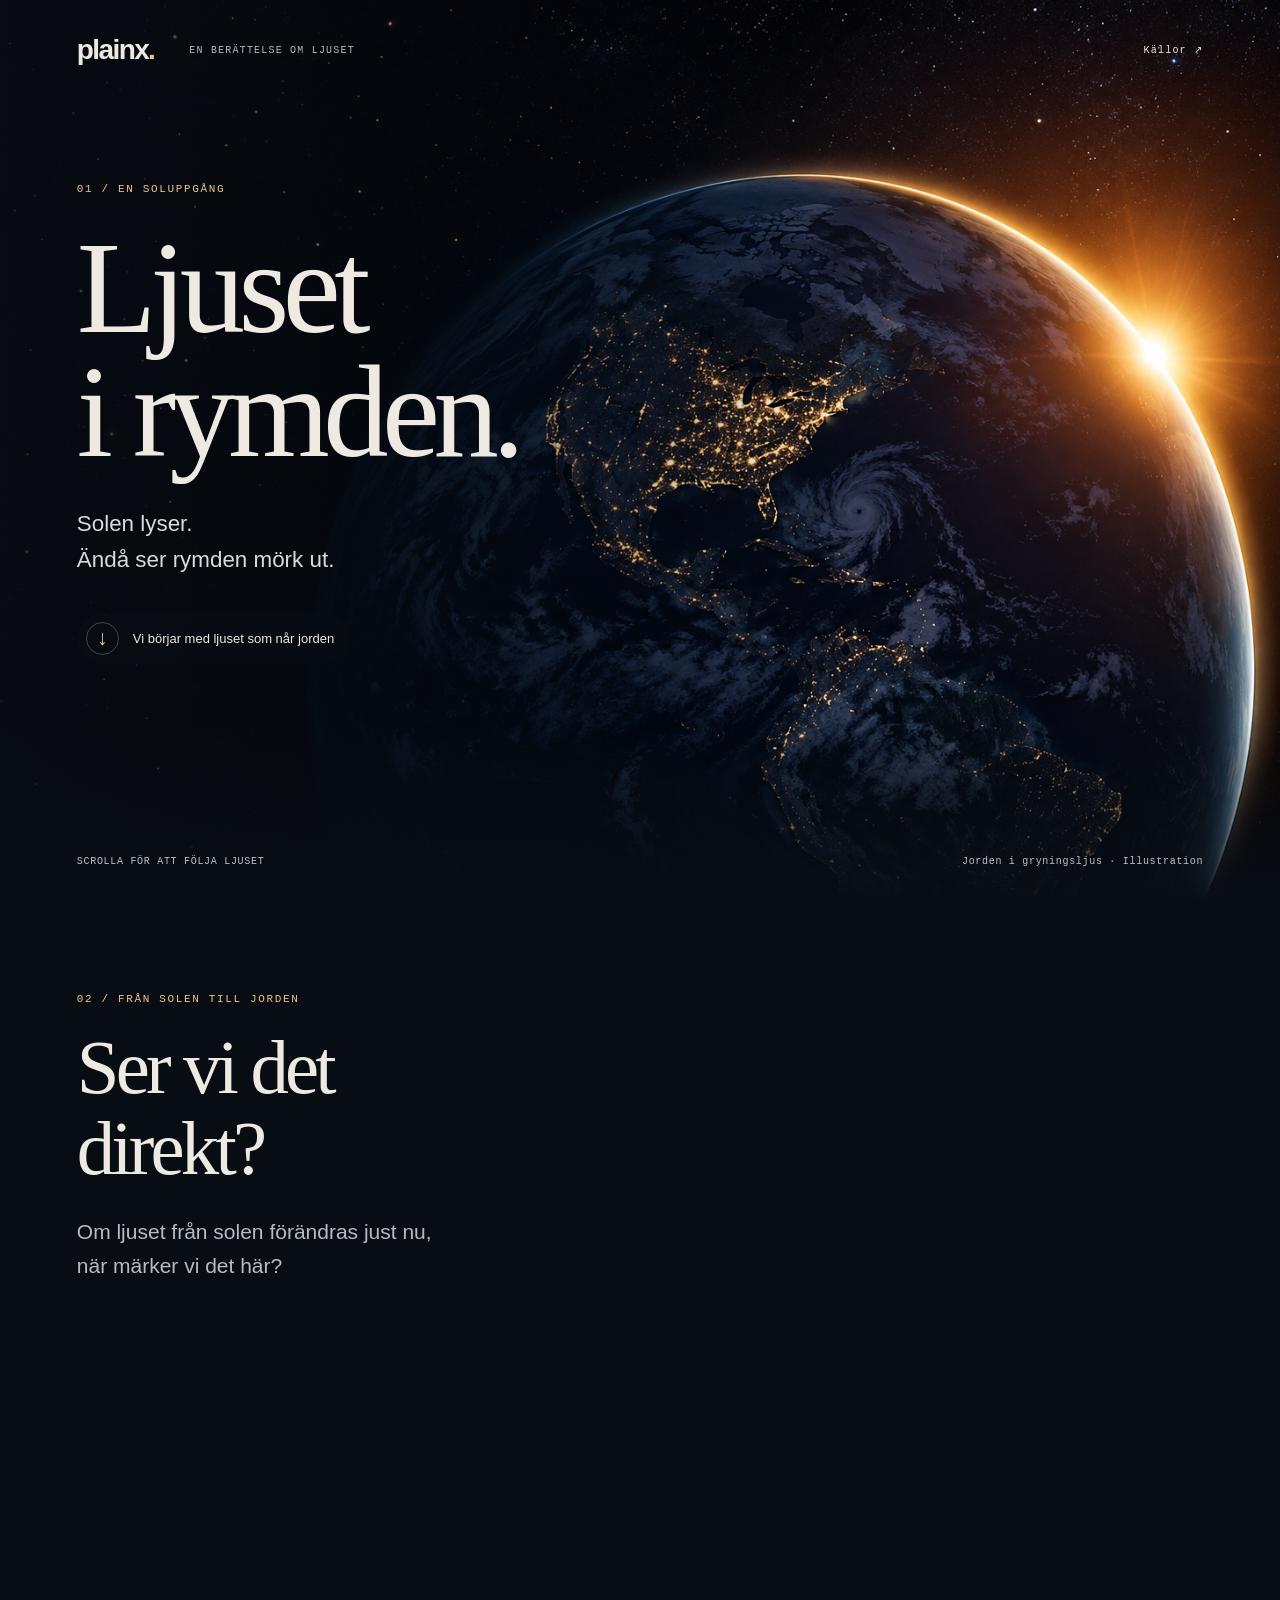
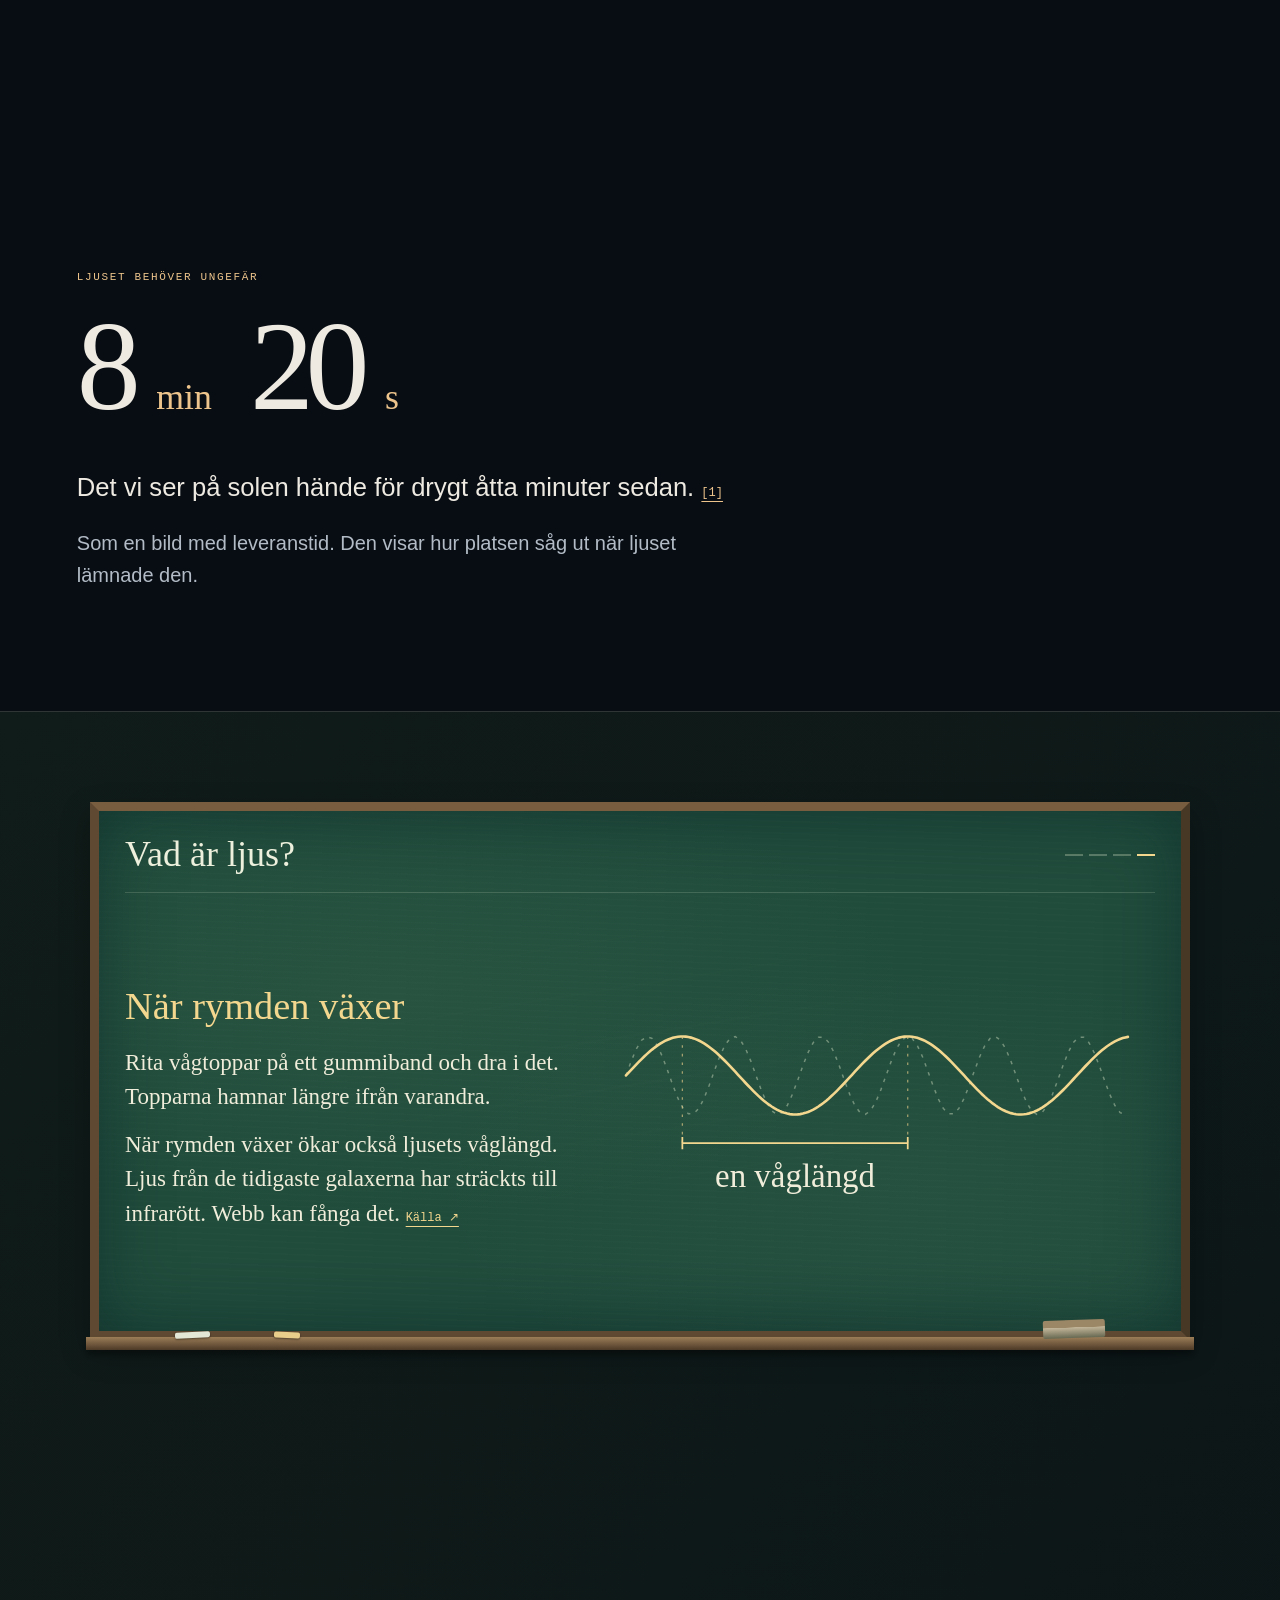
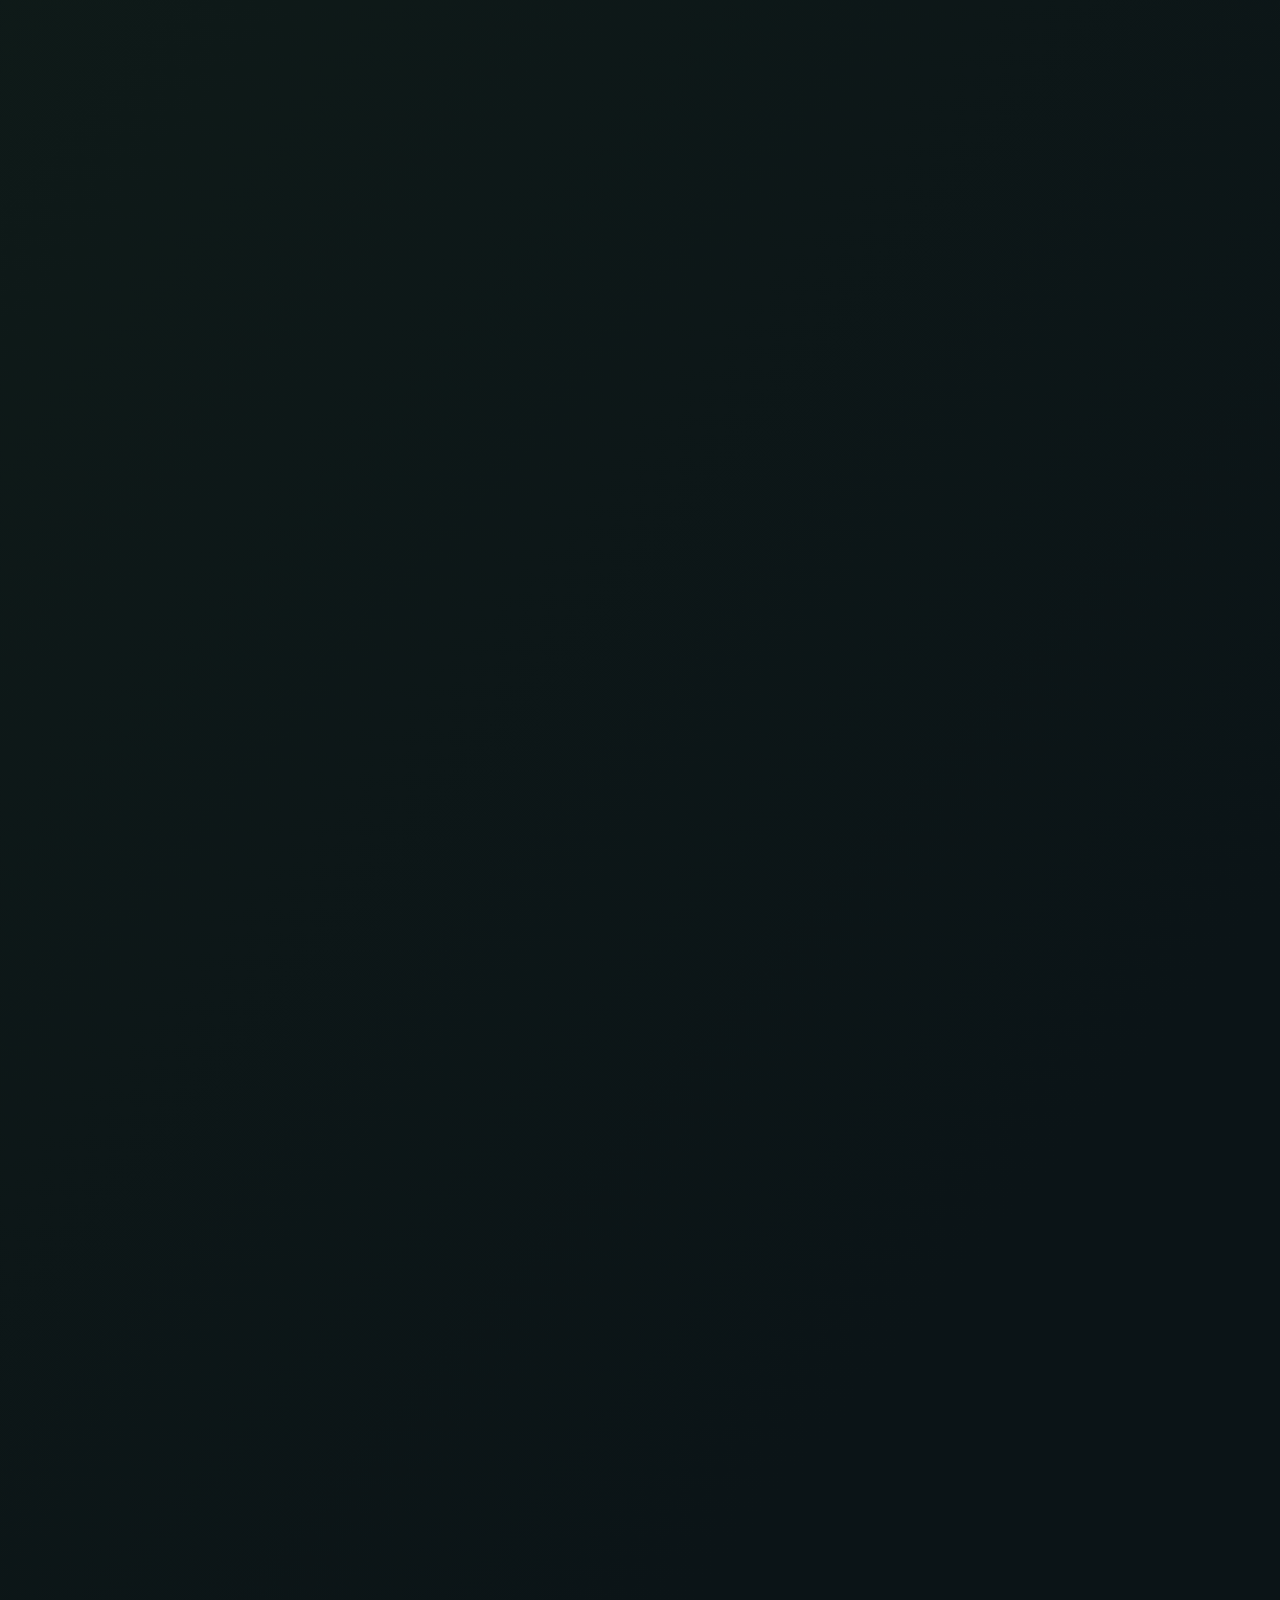
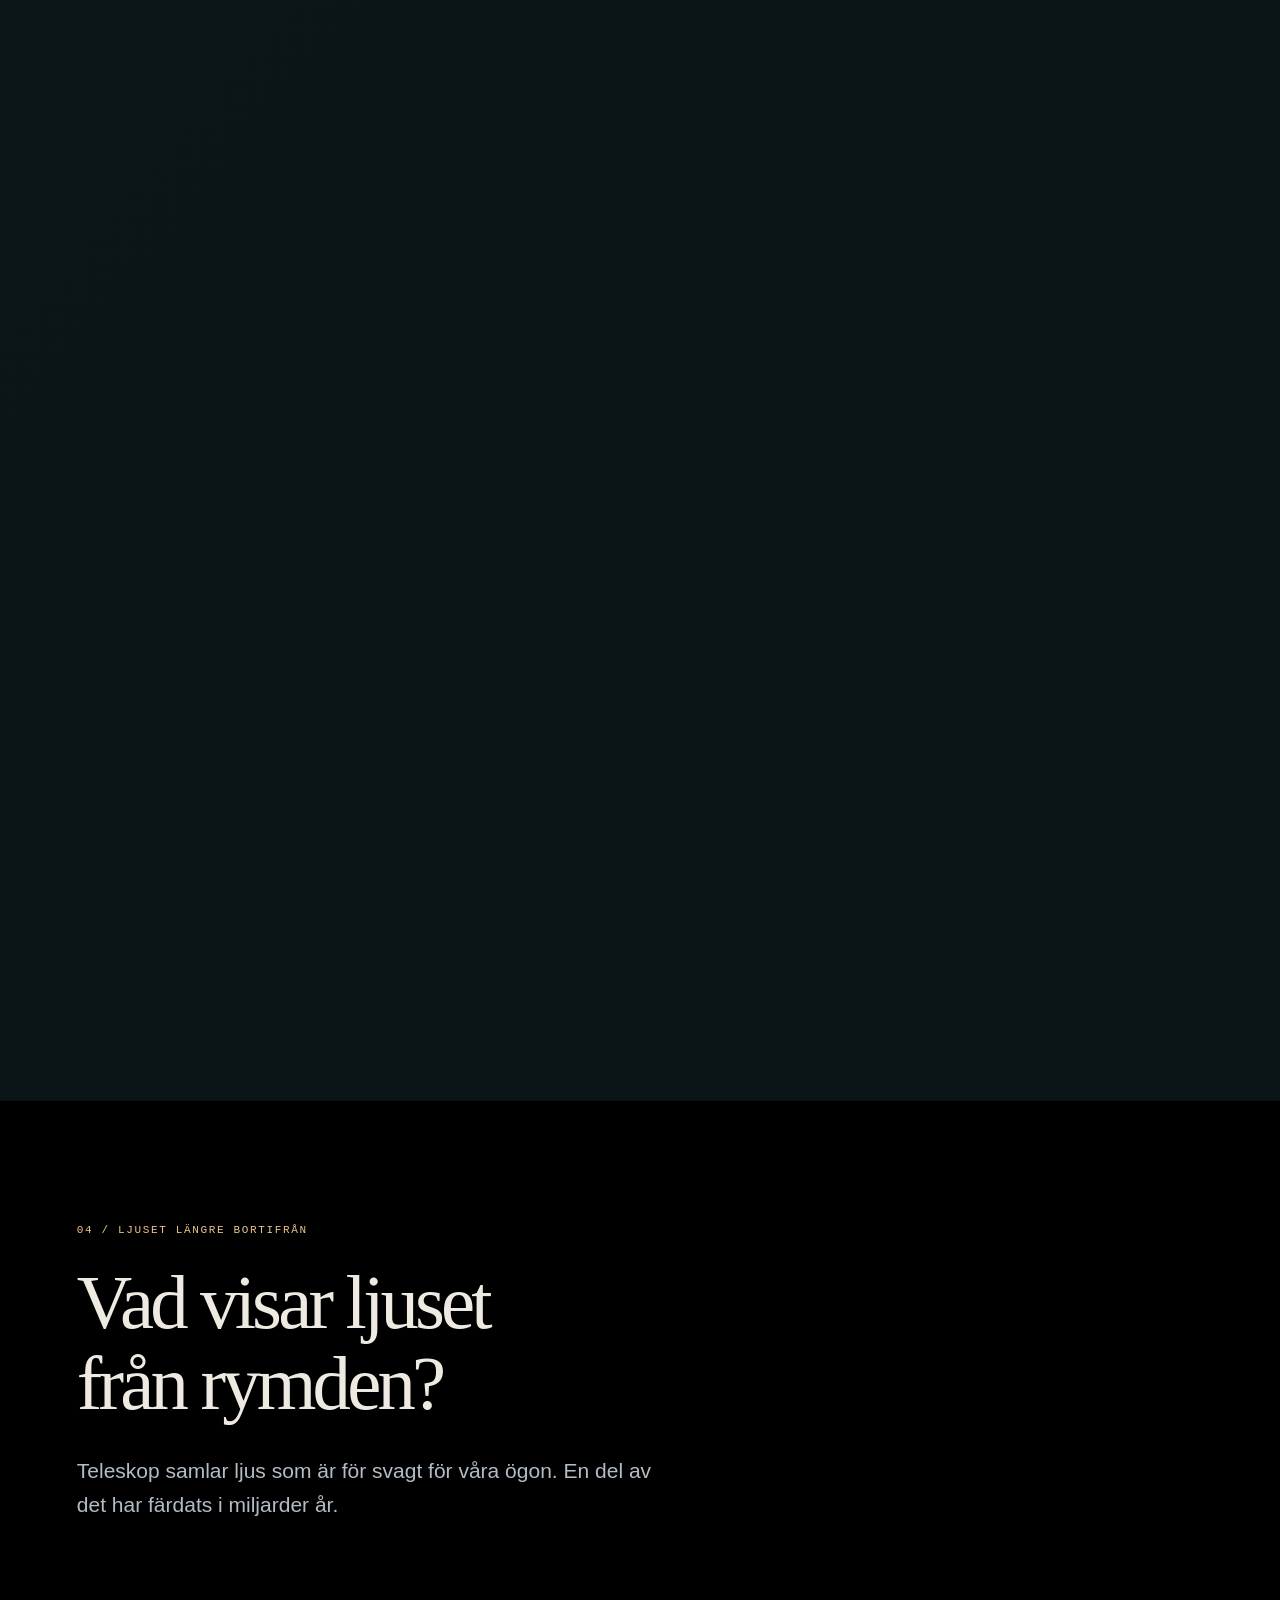
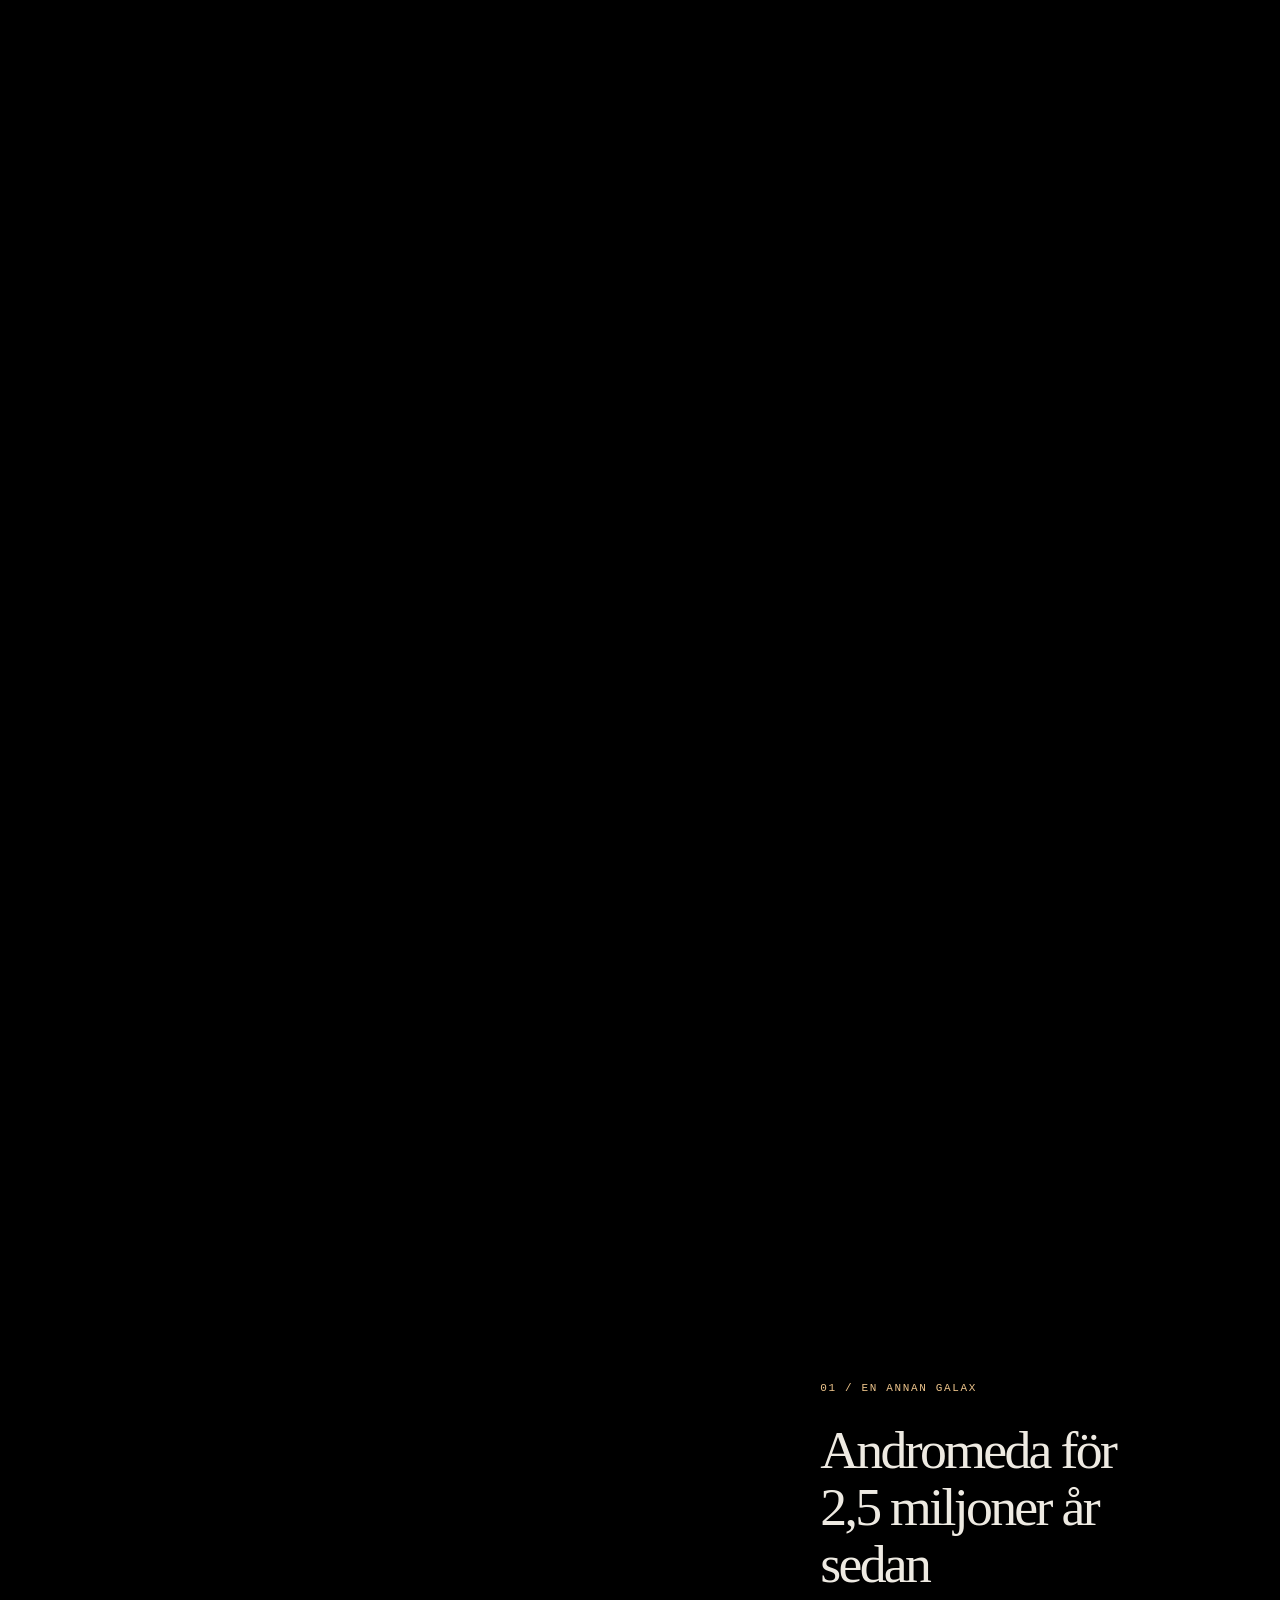
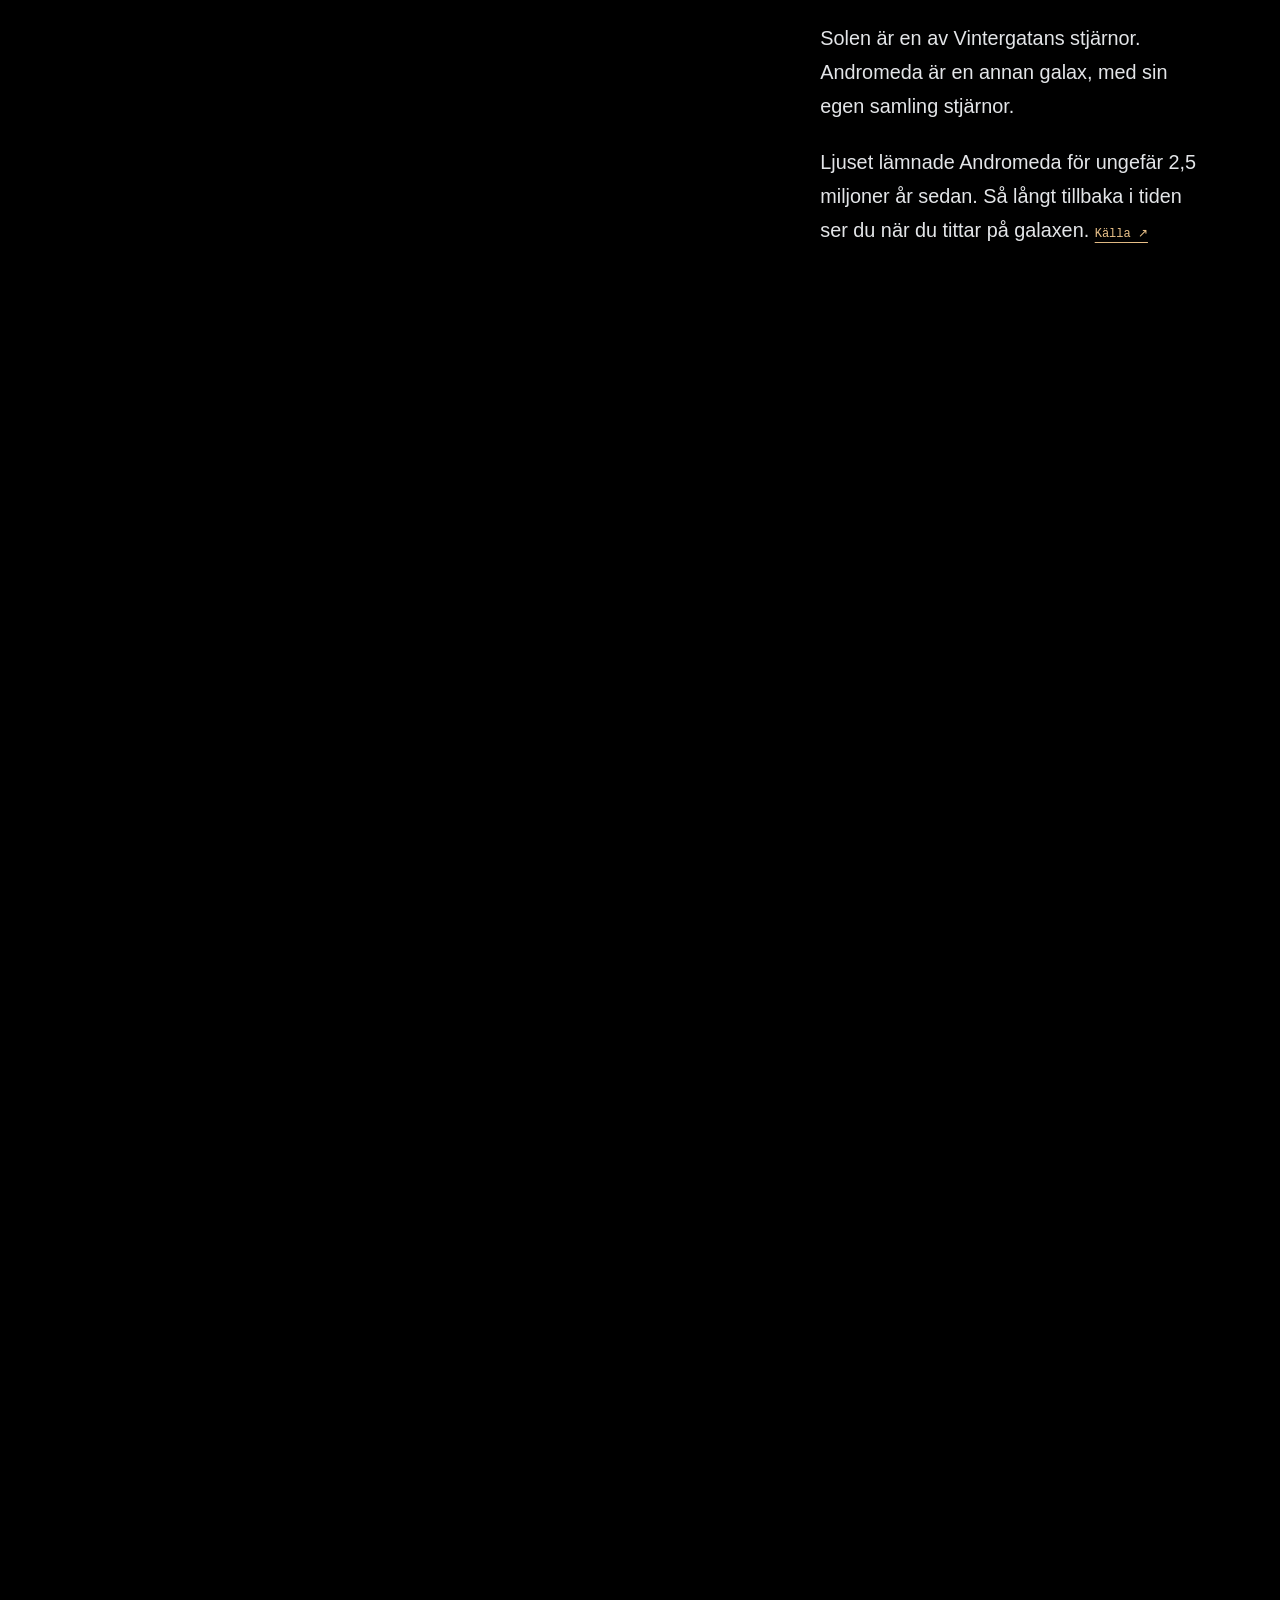
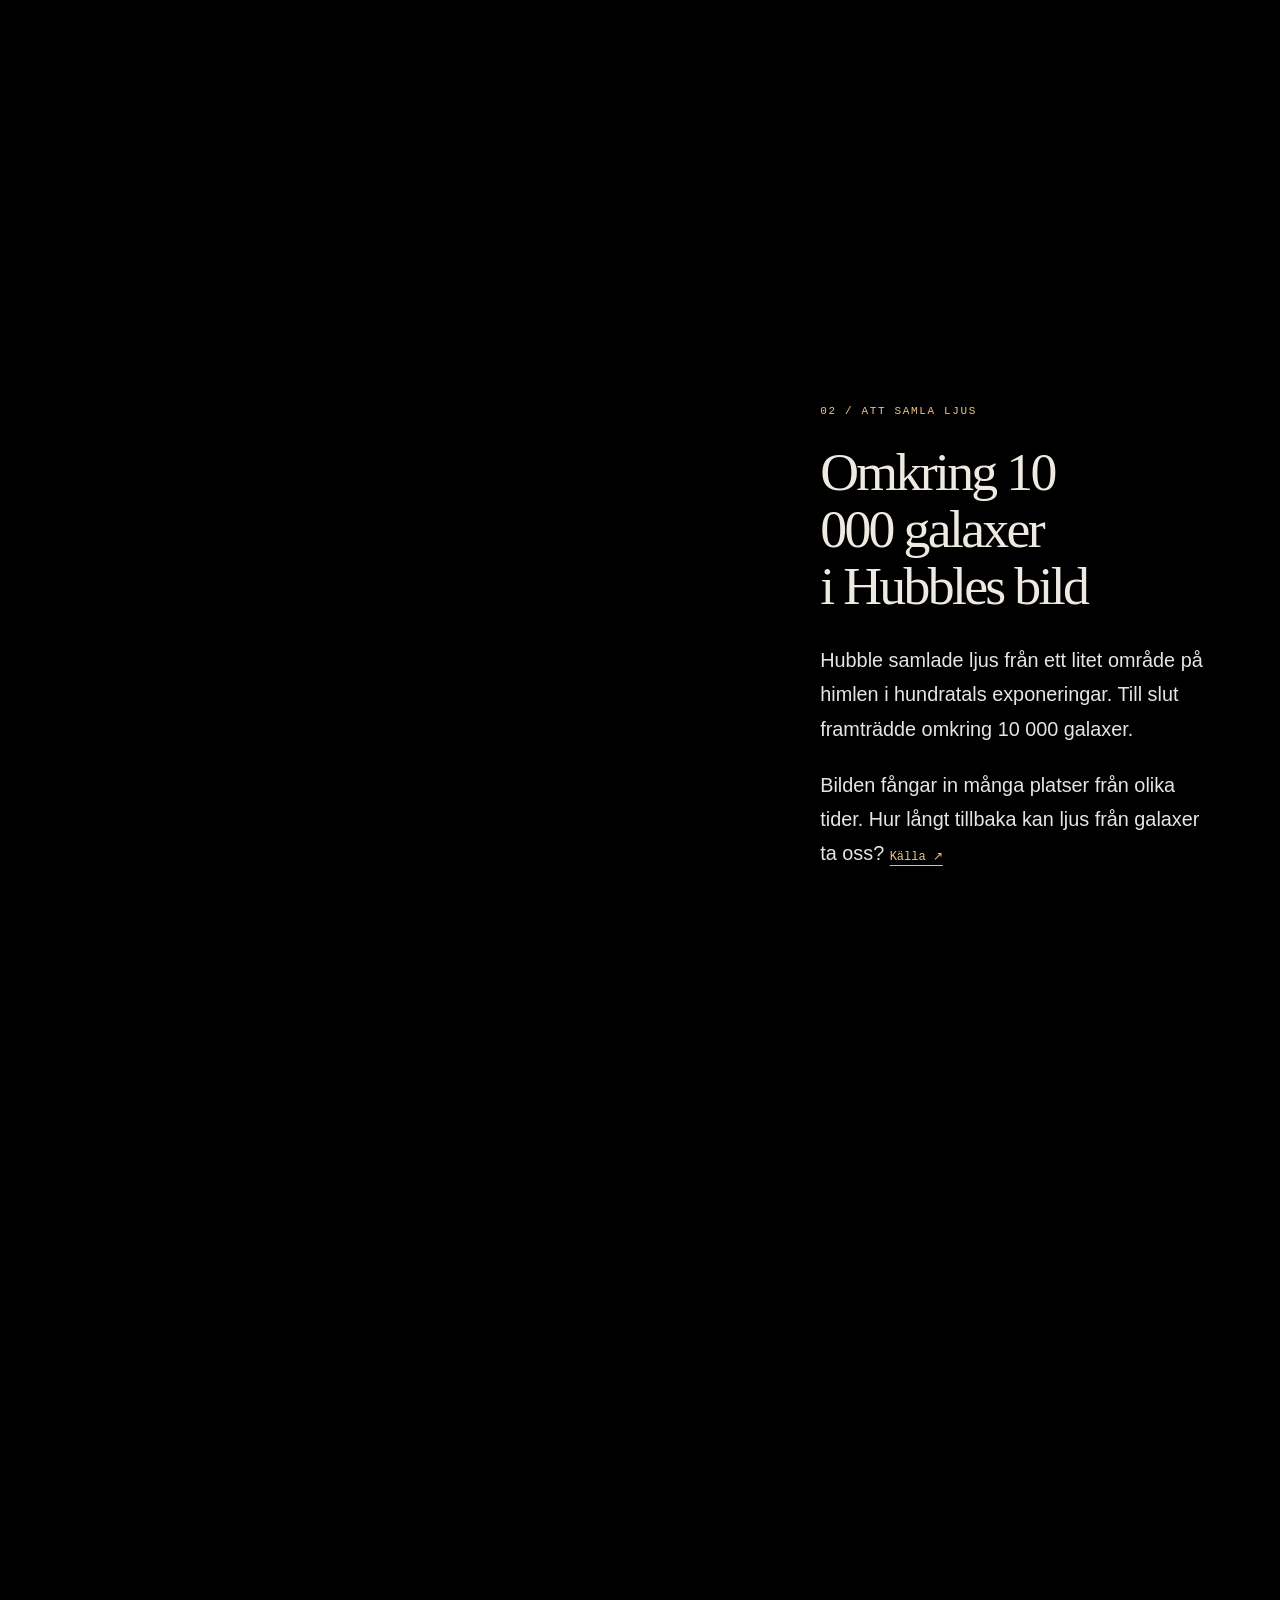
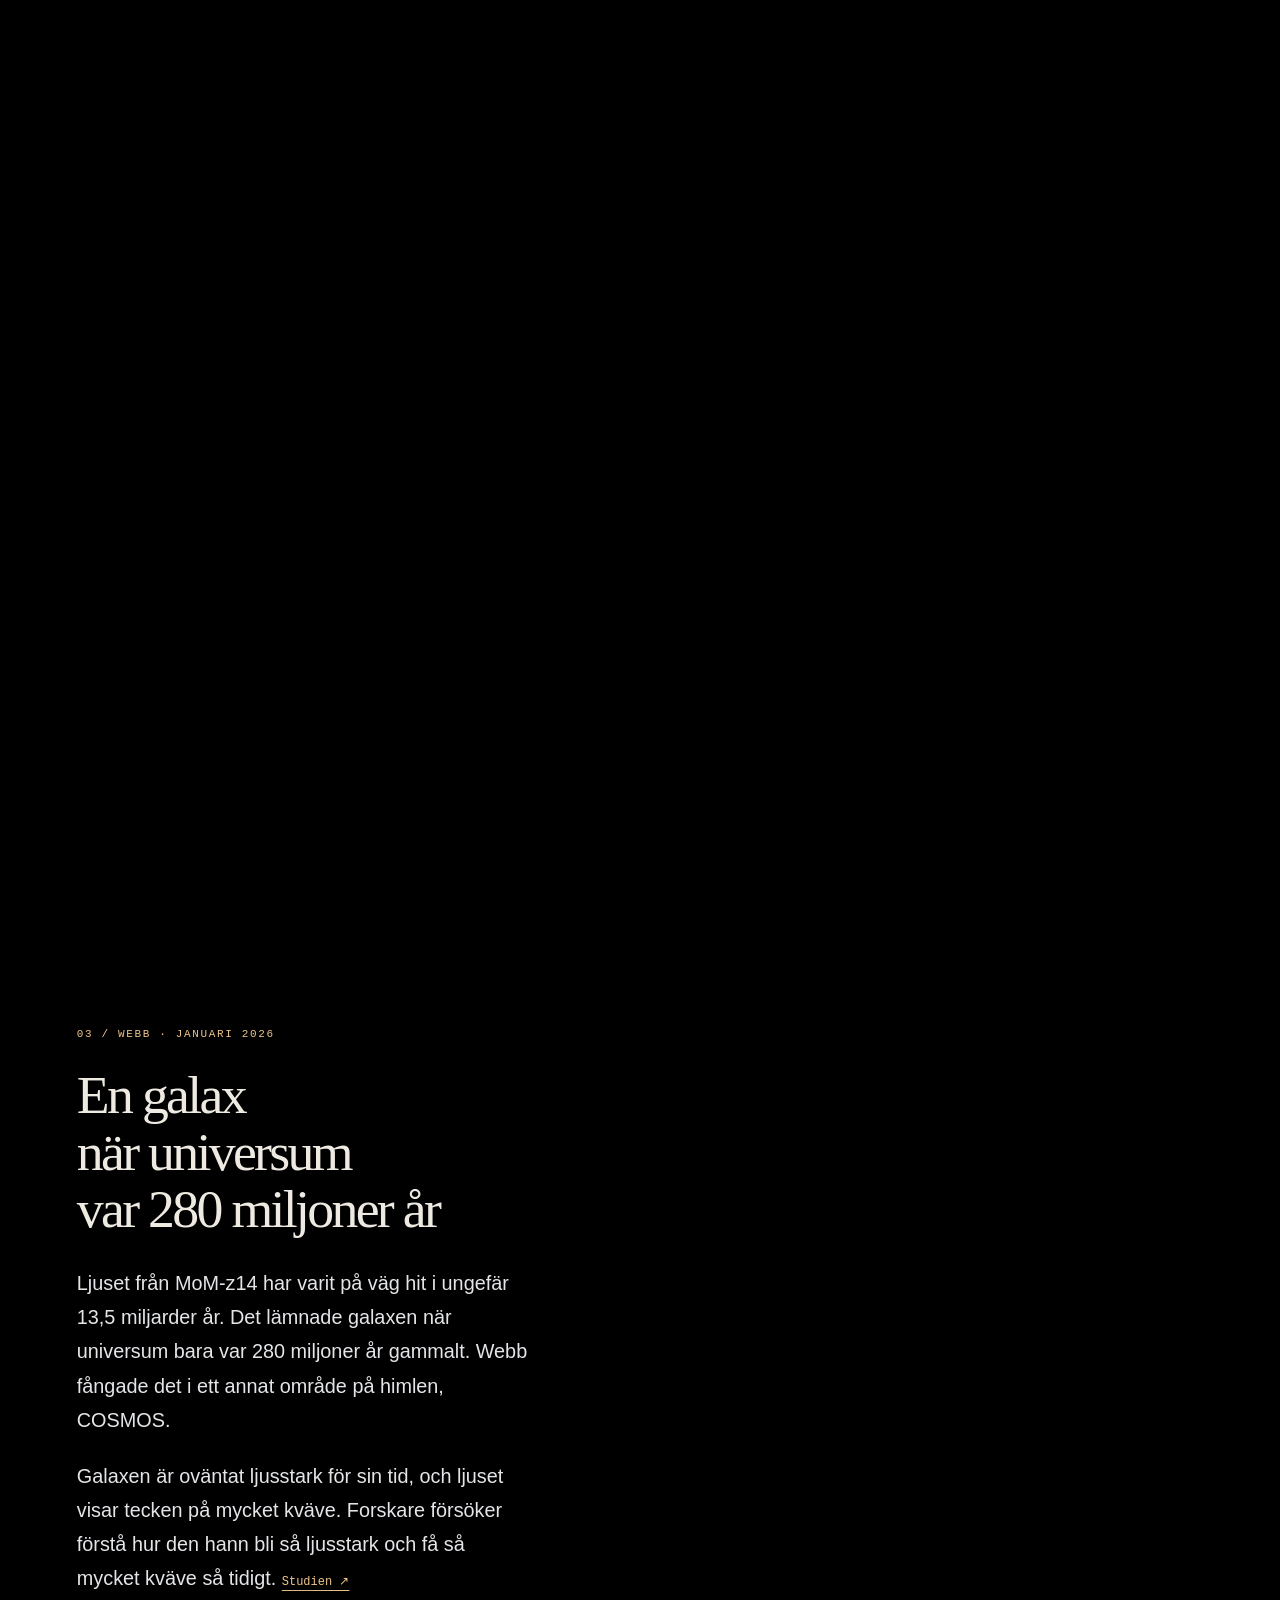
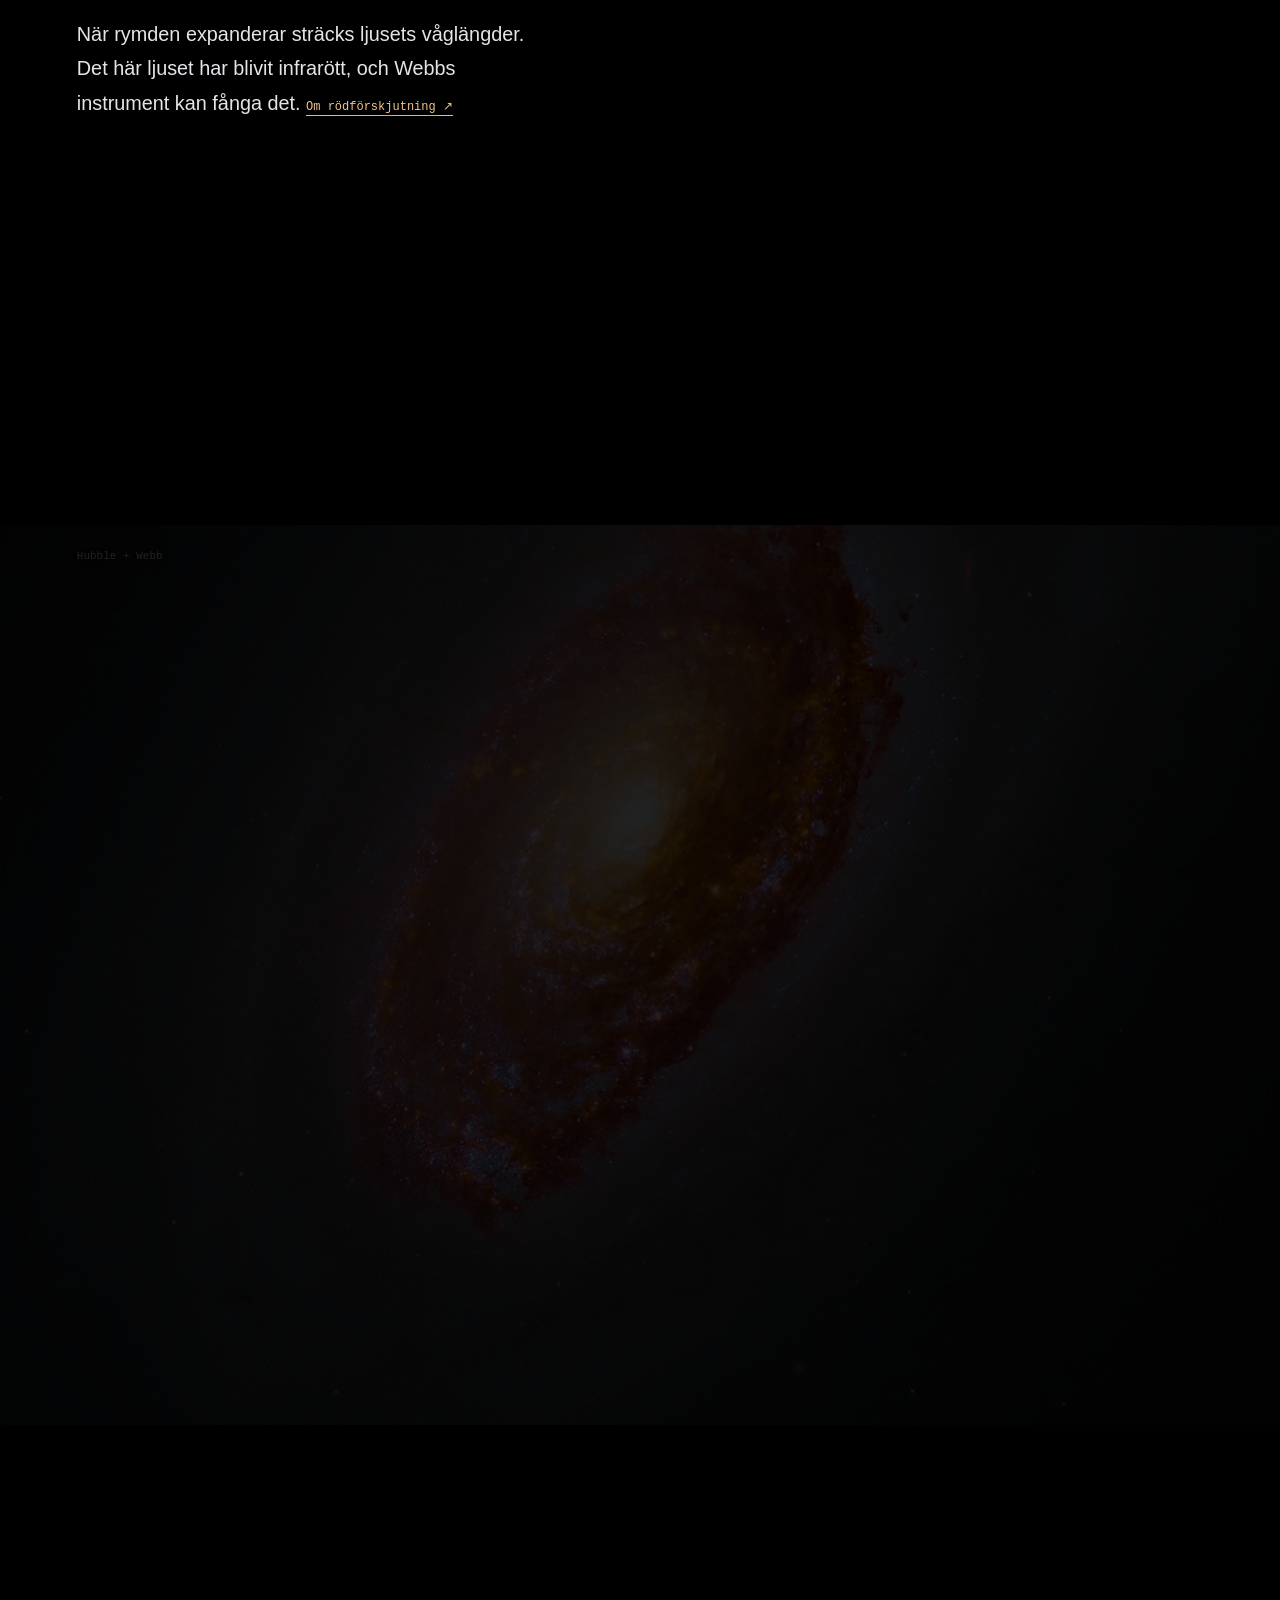
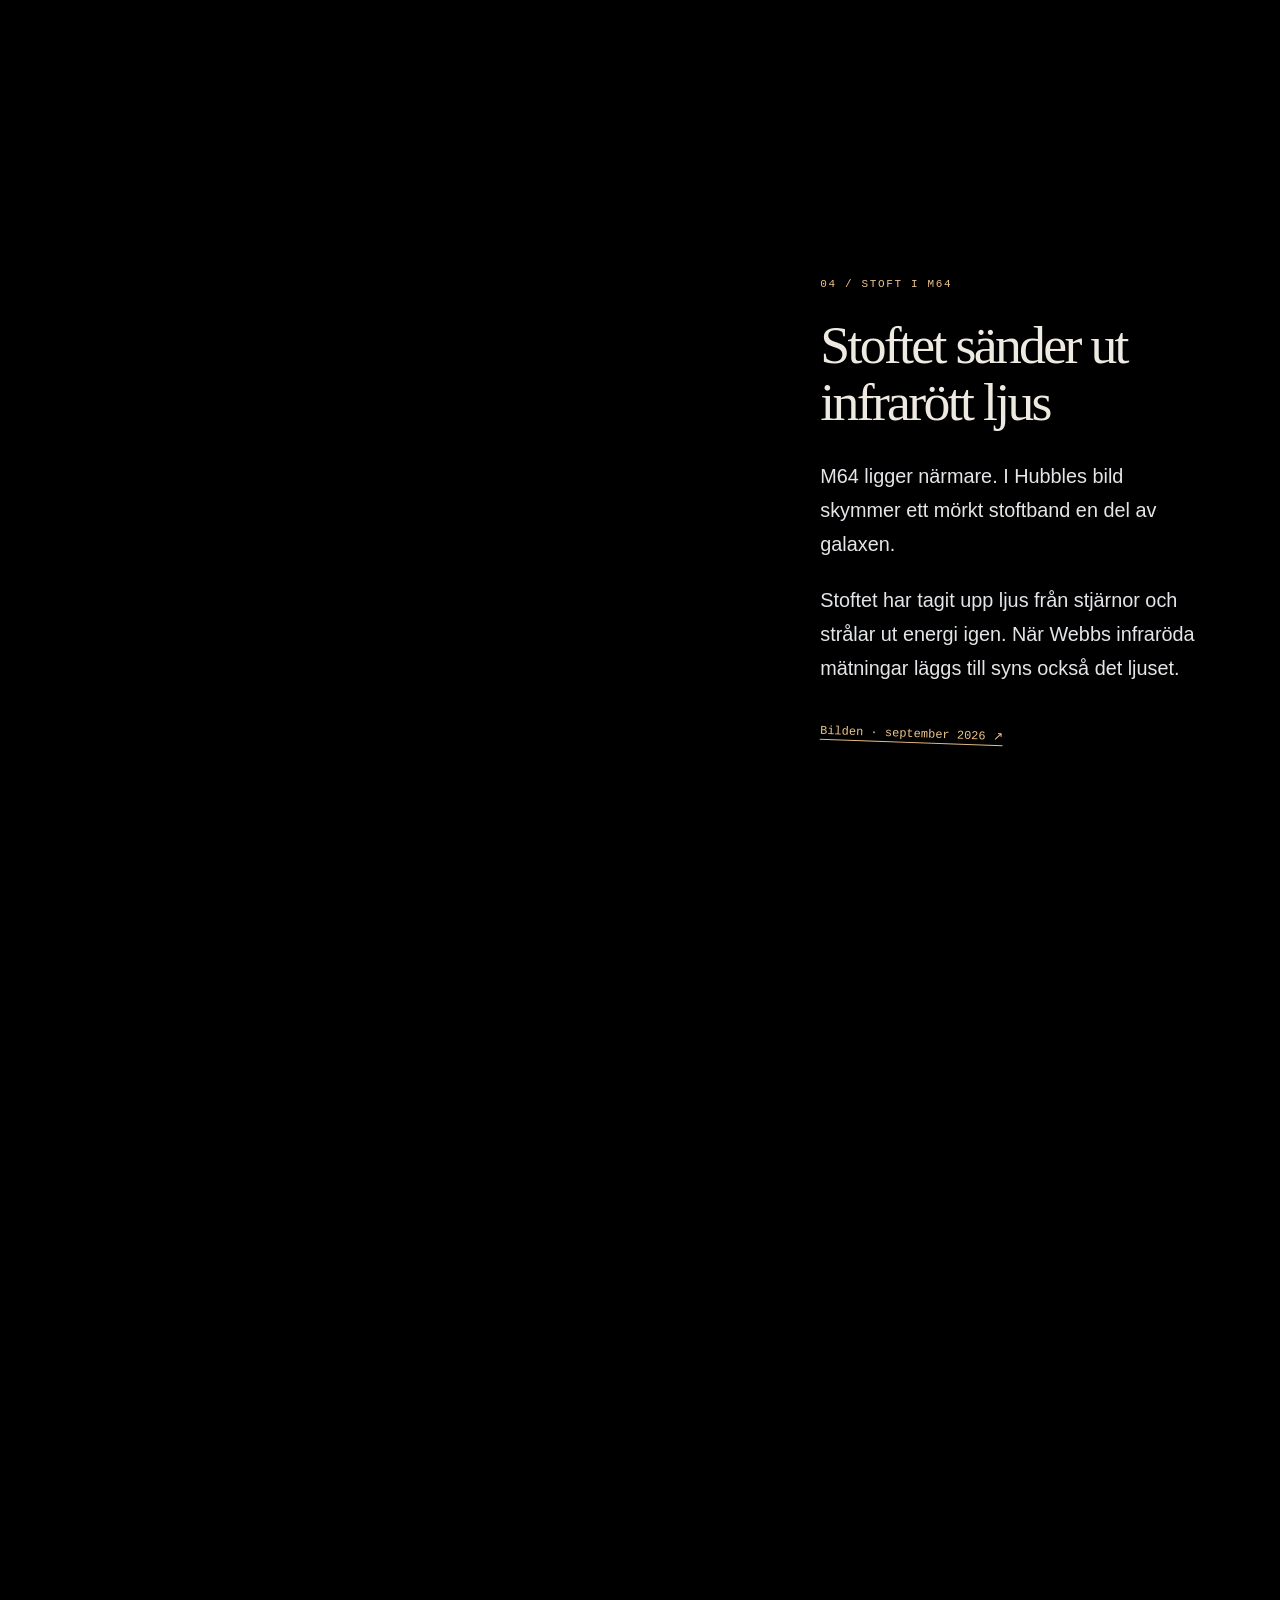
==== commit 61871a3d: "Handle an empty URL fragment when opening the story" ====
--- a/index.html
+++ b/index.html
@@ -11,7 +11,7 @@
   <link rel="stylesheet" href="styles/observatory.css?v=20261010v7b">
   <link rel="stylesheet" href="styles/ending.css?v=20261010v7b">
   <script>document.documentElement.classList.add('js');if(new URLSearchParams(location.search).get('motion')==='reduce'||matchMedia('(prefers-reduced-motion: reduce)').matches)document.documentElement.classList.add('reduced-motion');</script>
-  <script type="module" src="script.js?v=20261010sources"></script>
+  <script type="module" src="script.js?v=20261011pages"></script>
 </head>
 <body>
   <a class="skip-link" href="#solen">Till berättelsen</a>
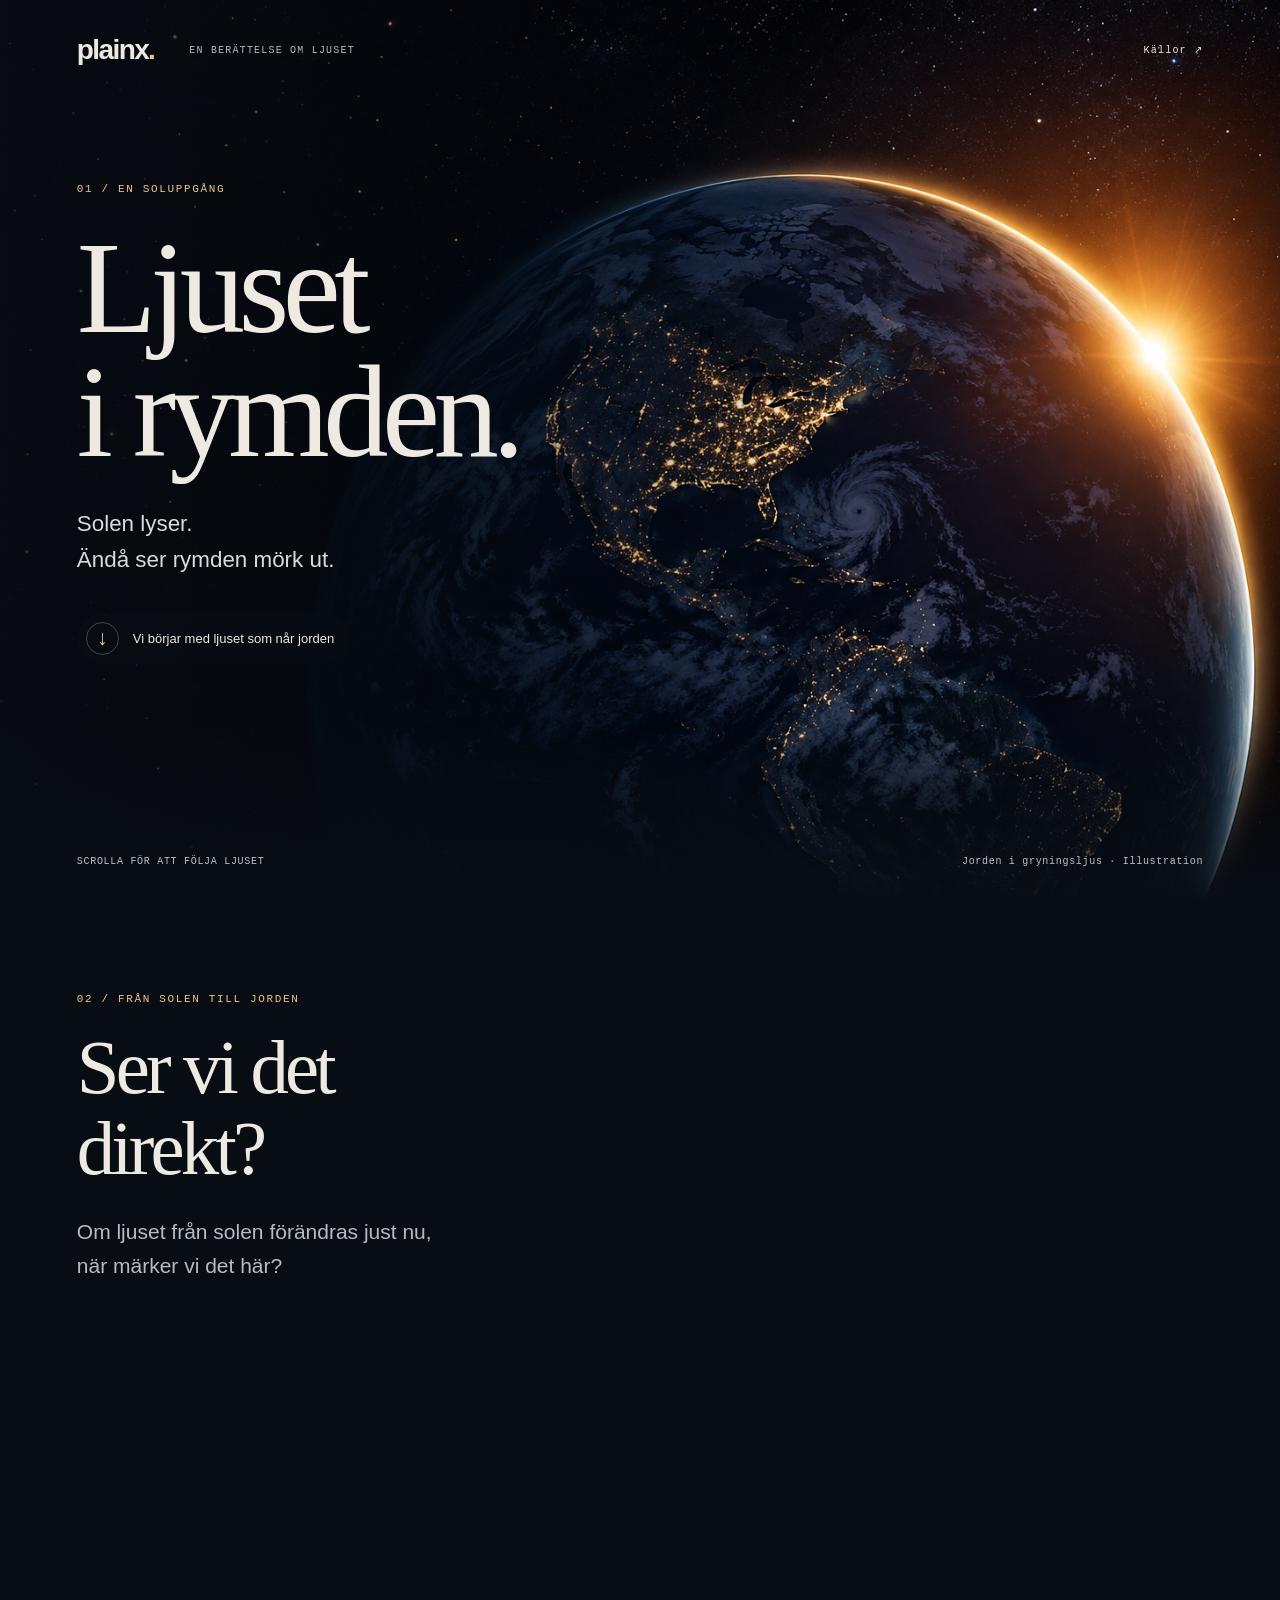
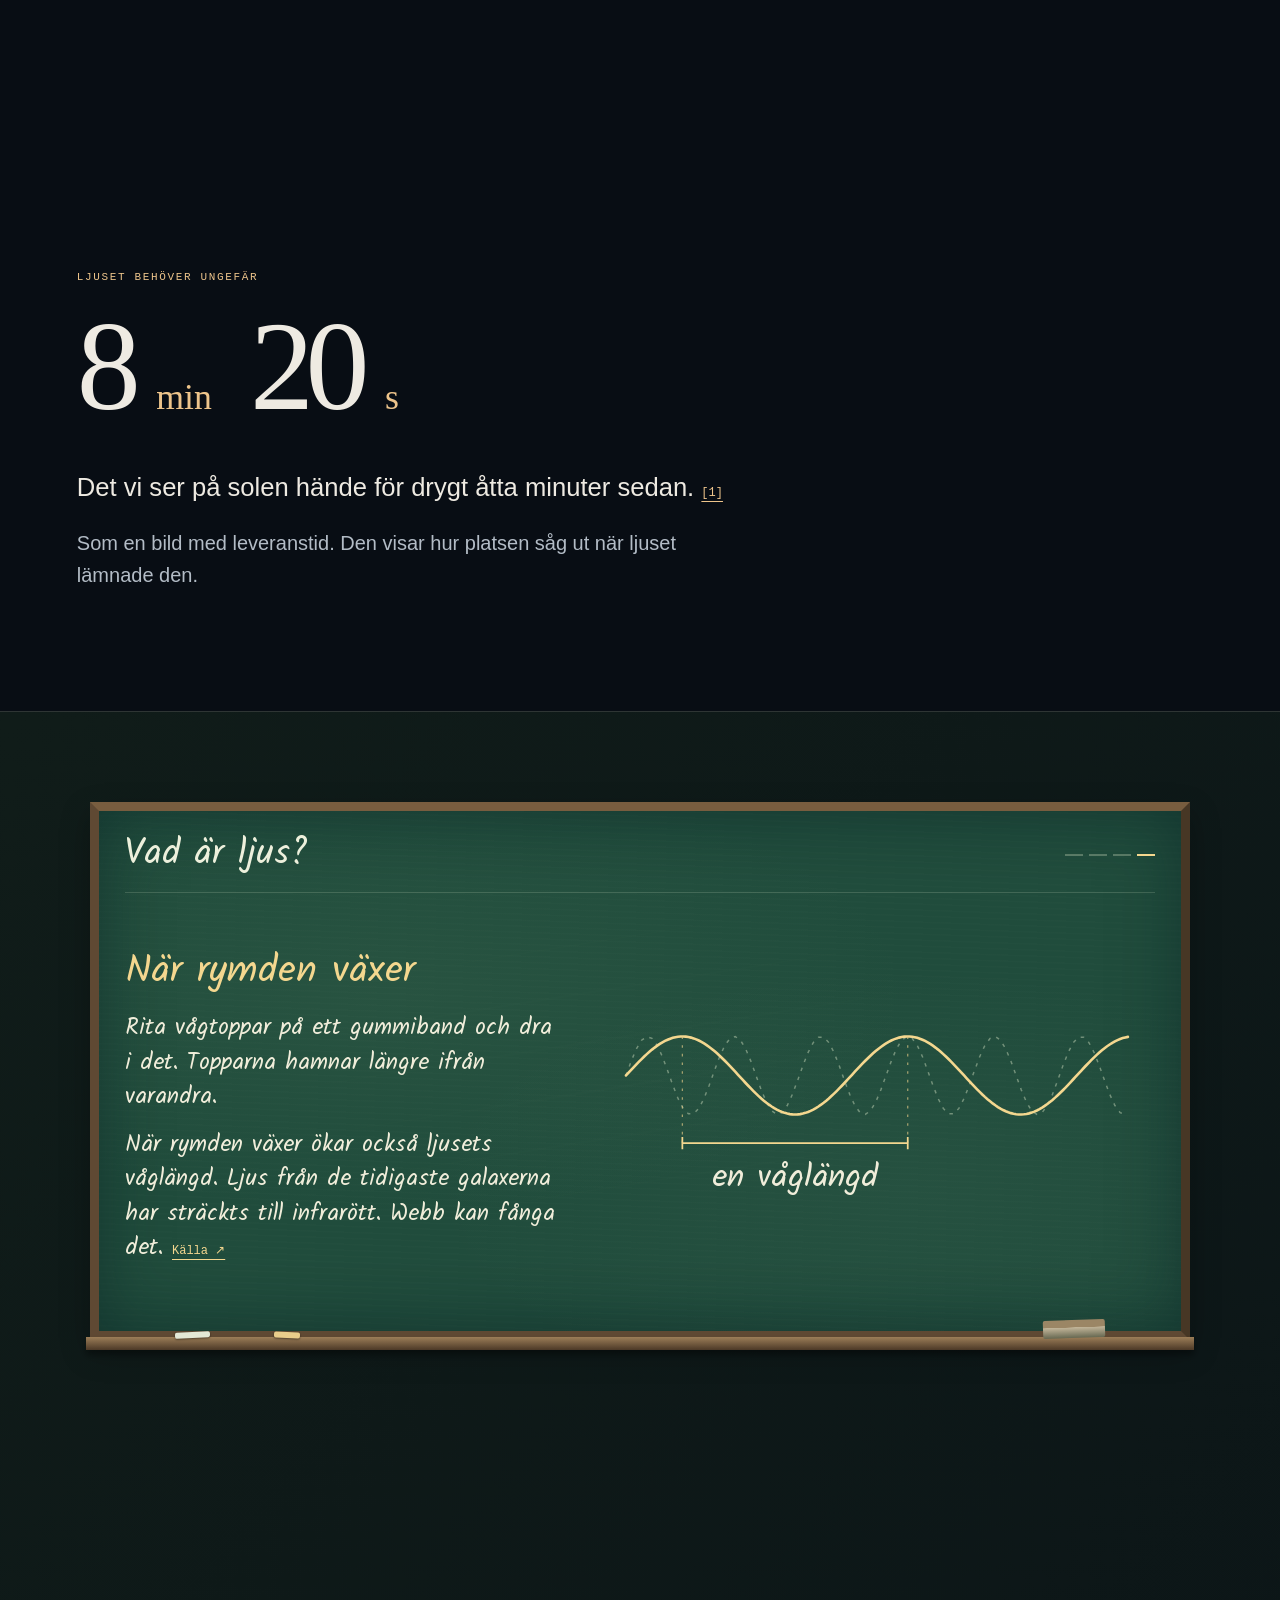
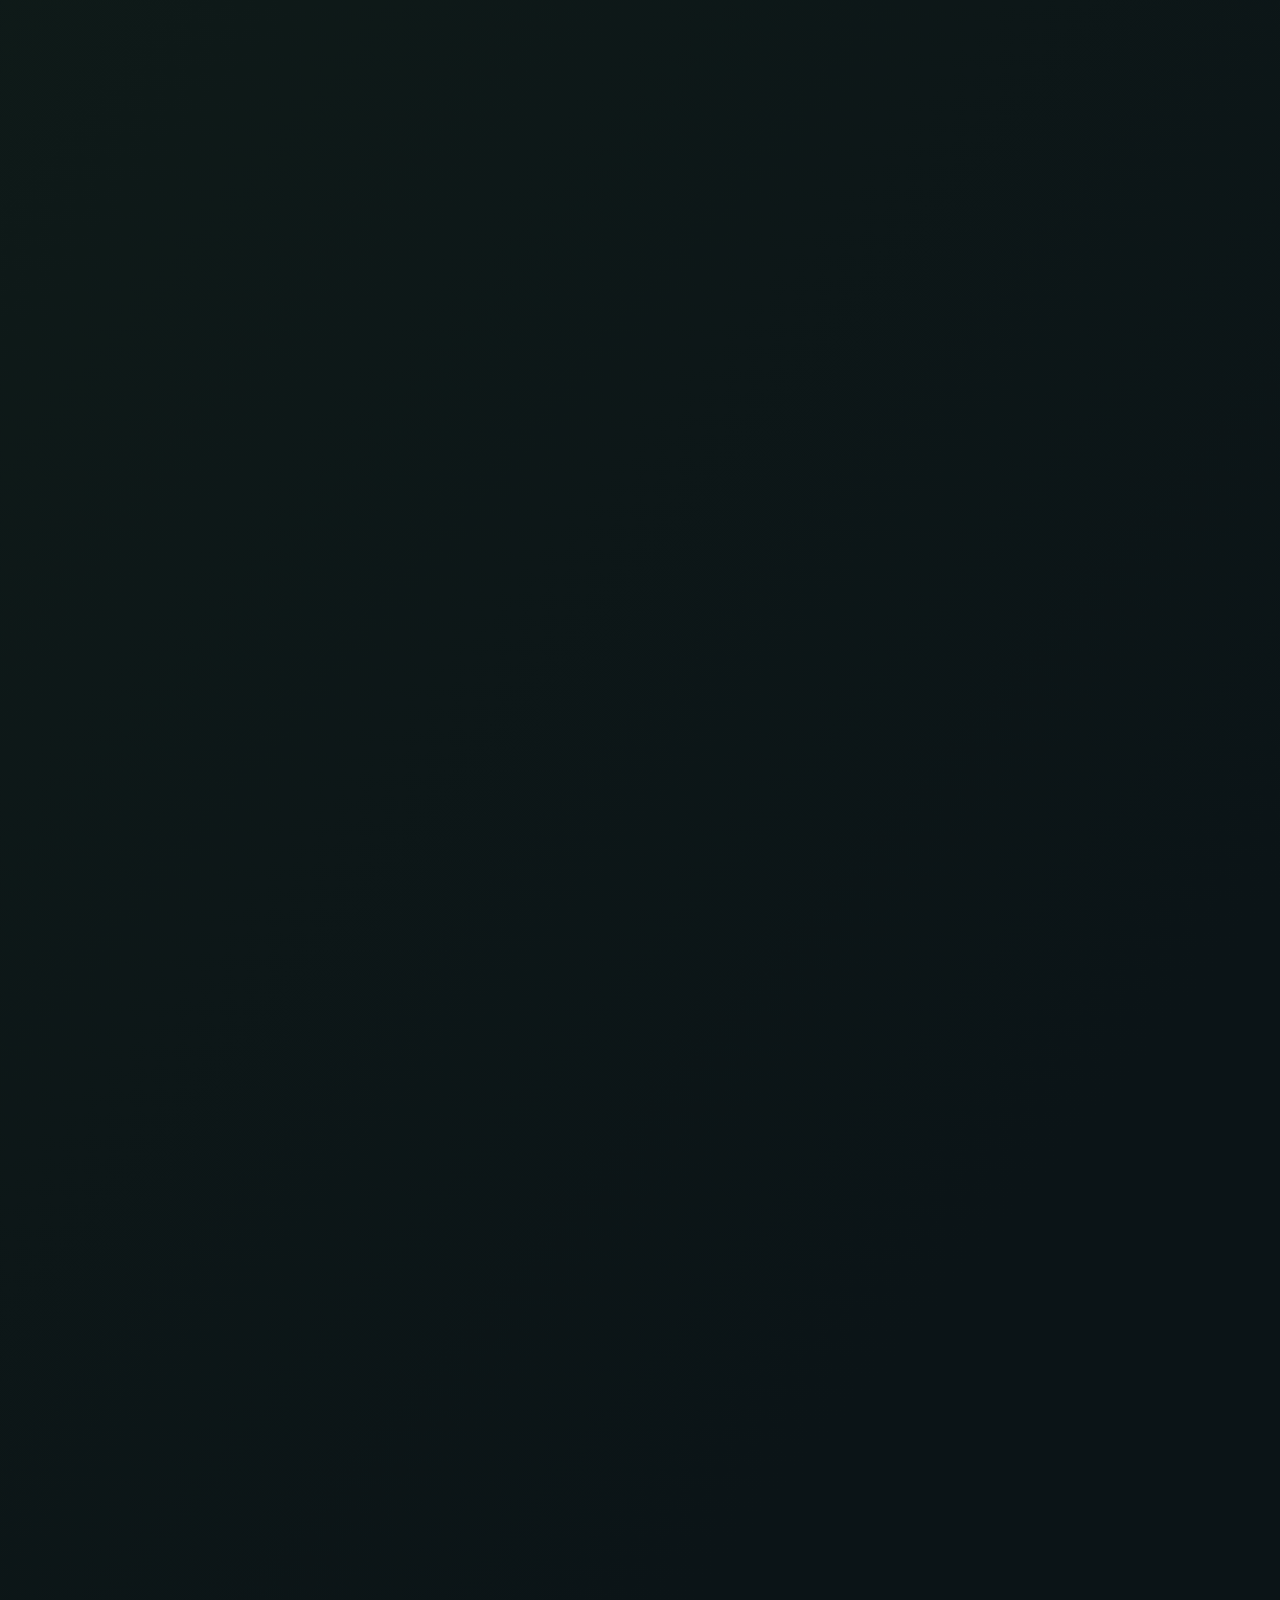
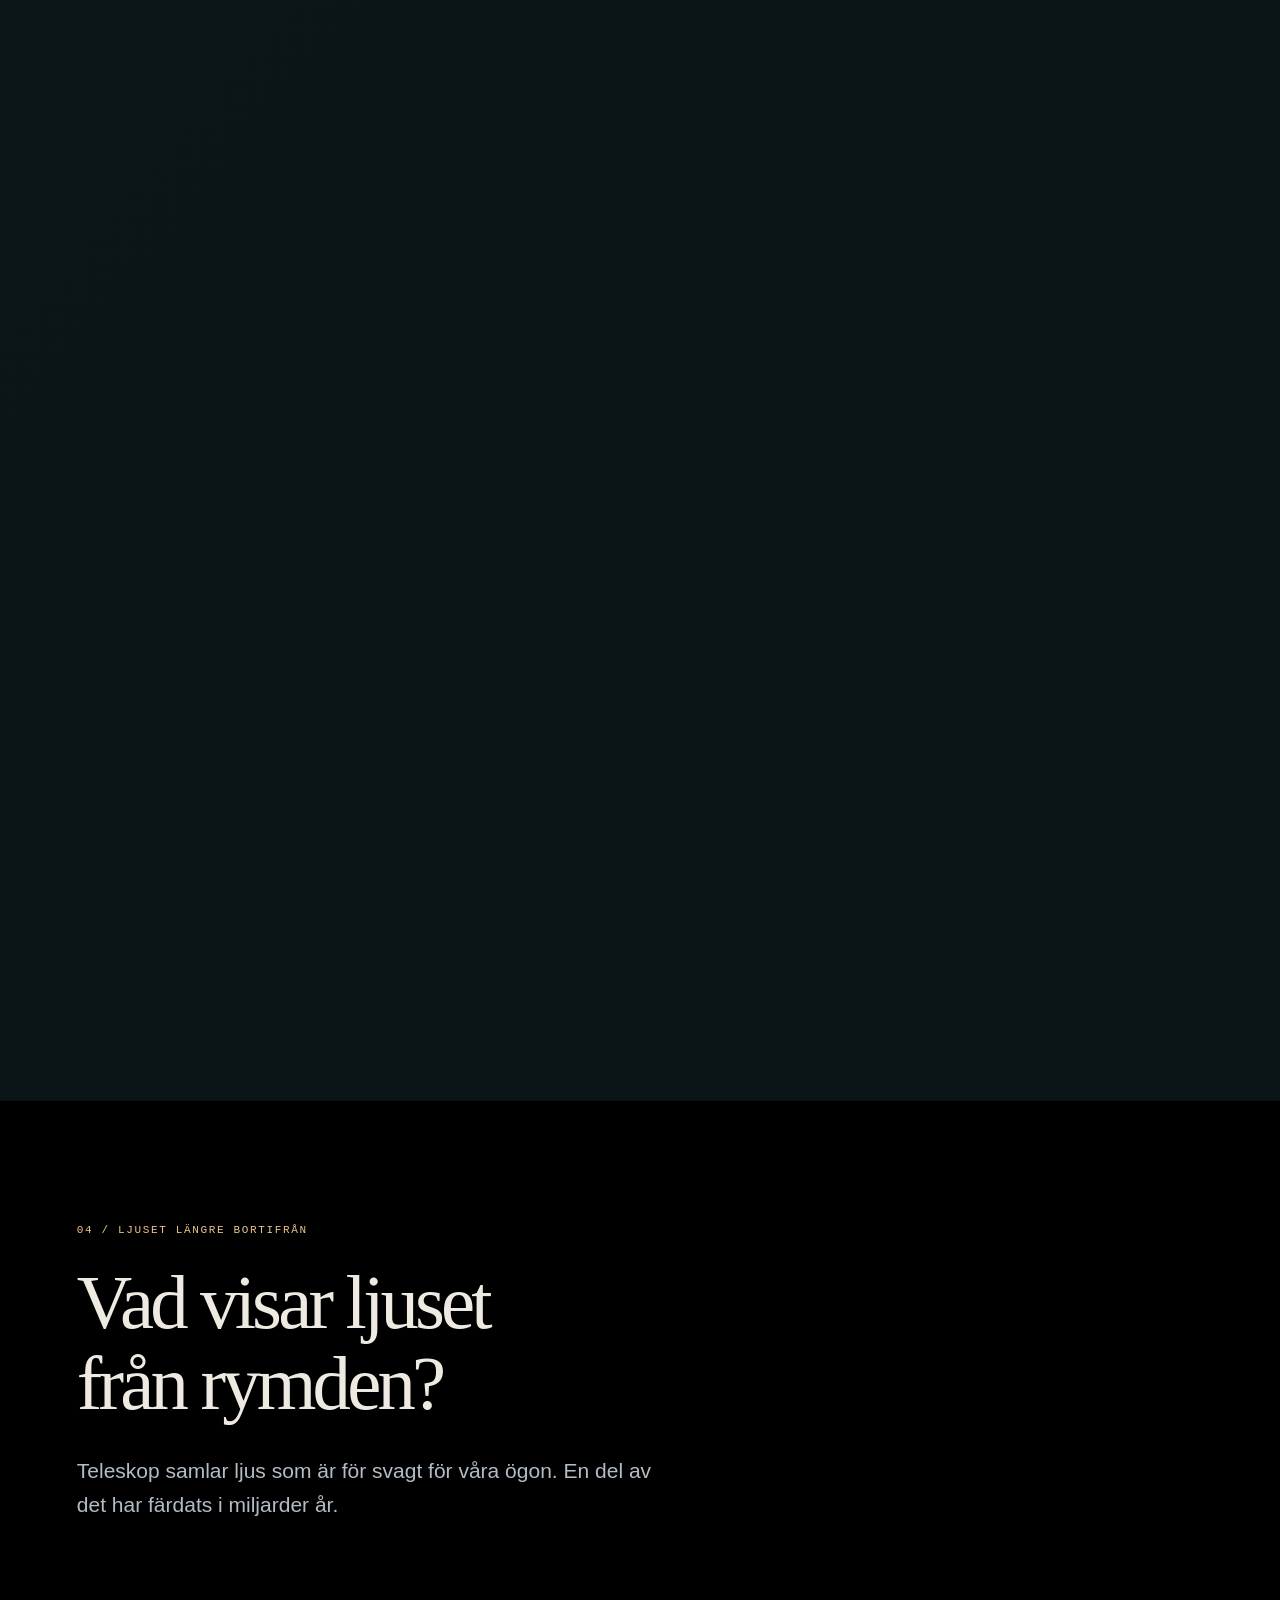
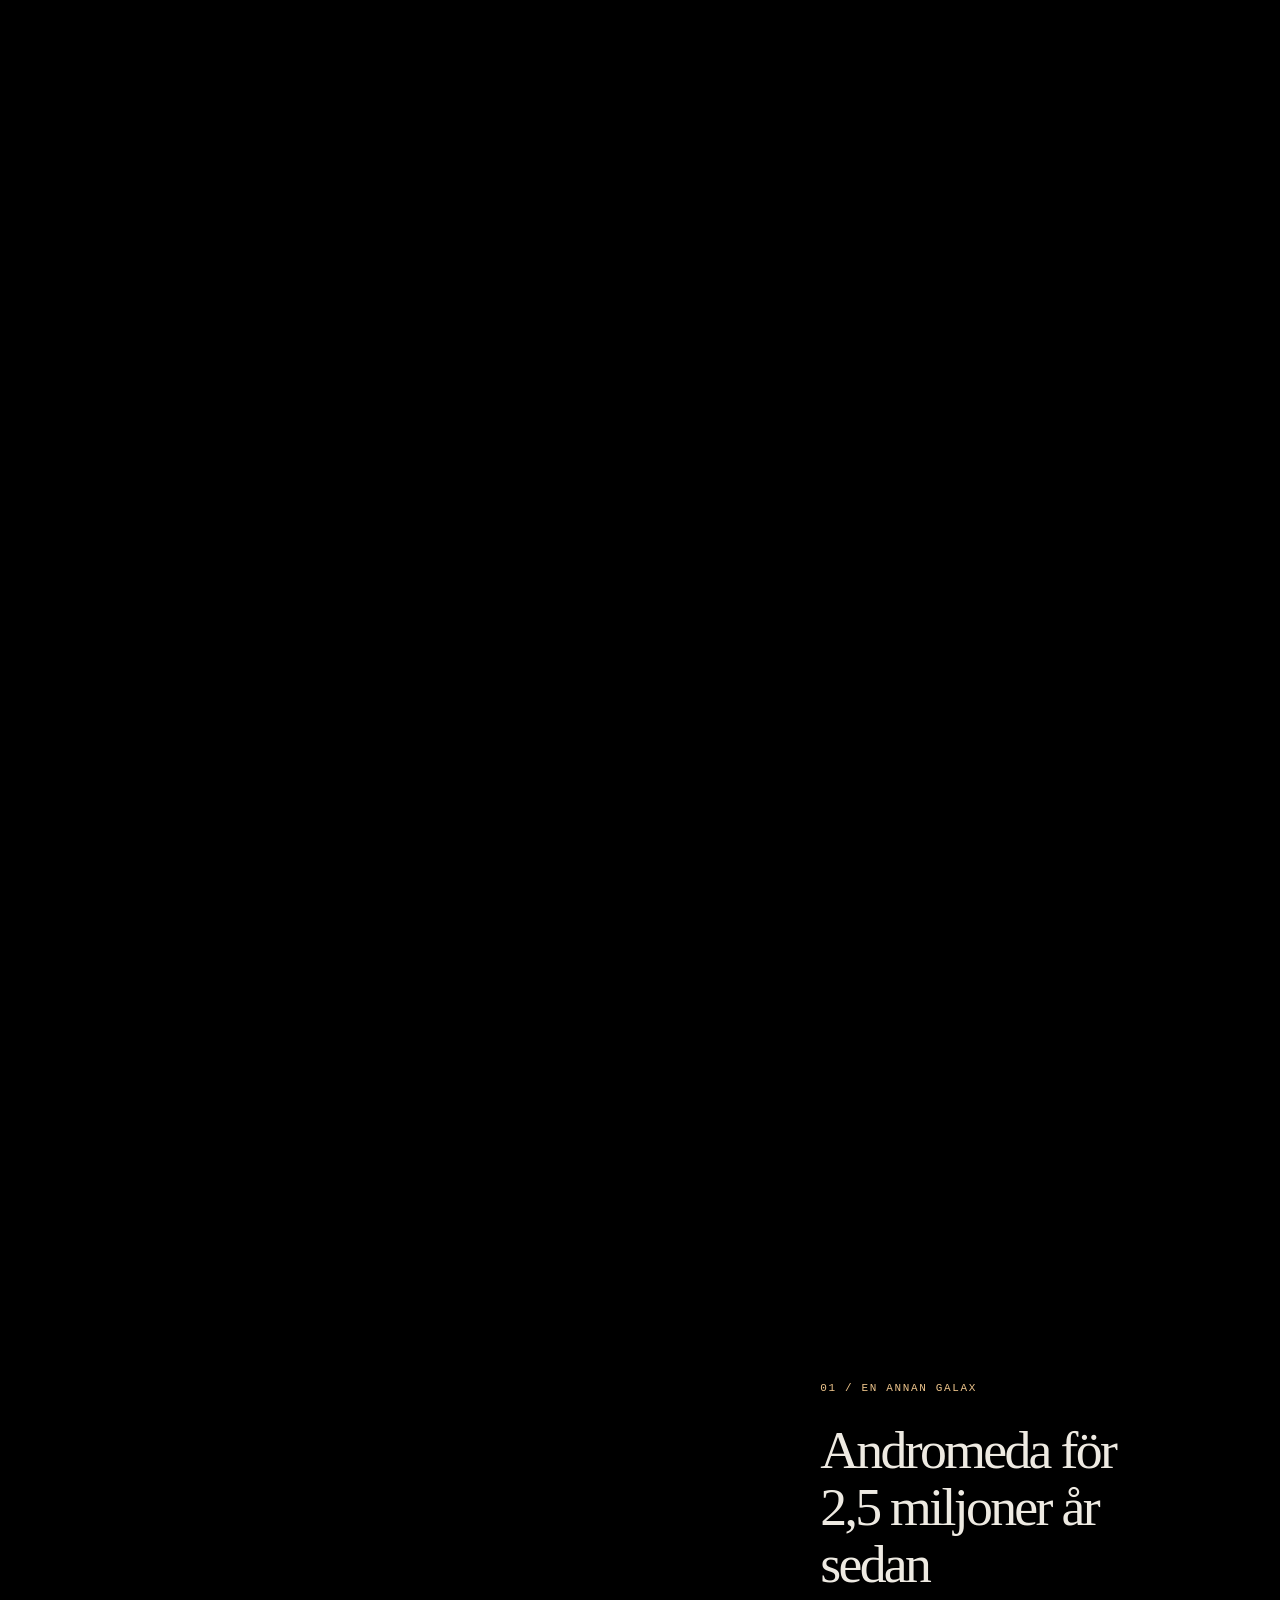
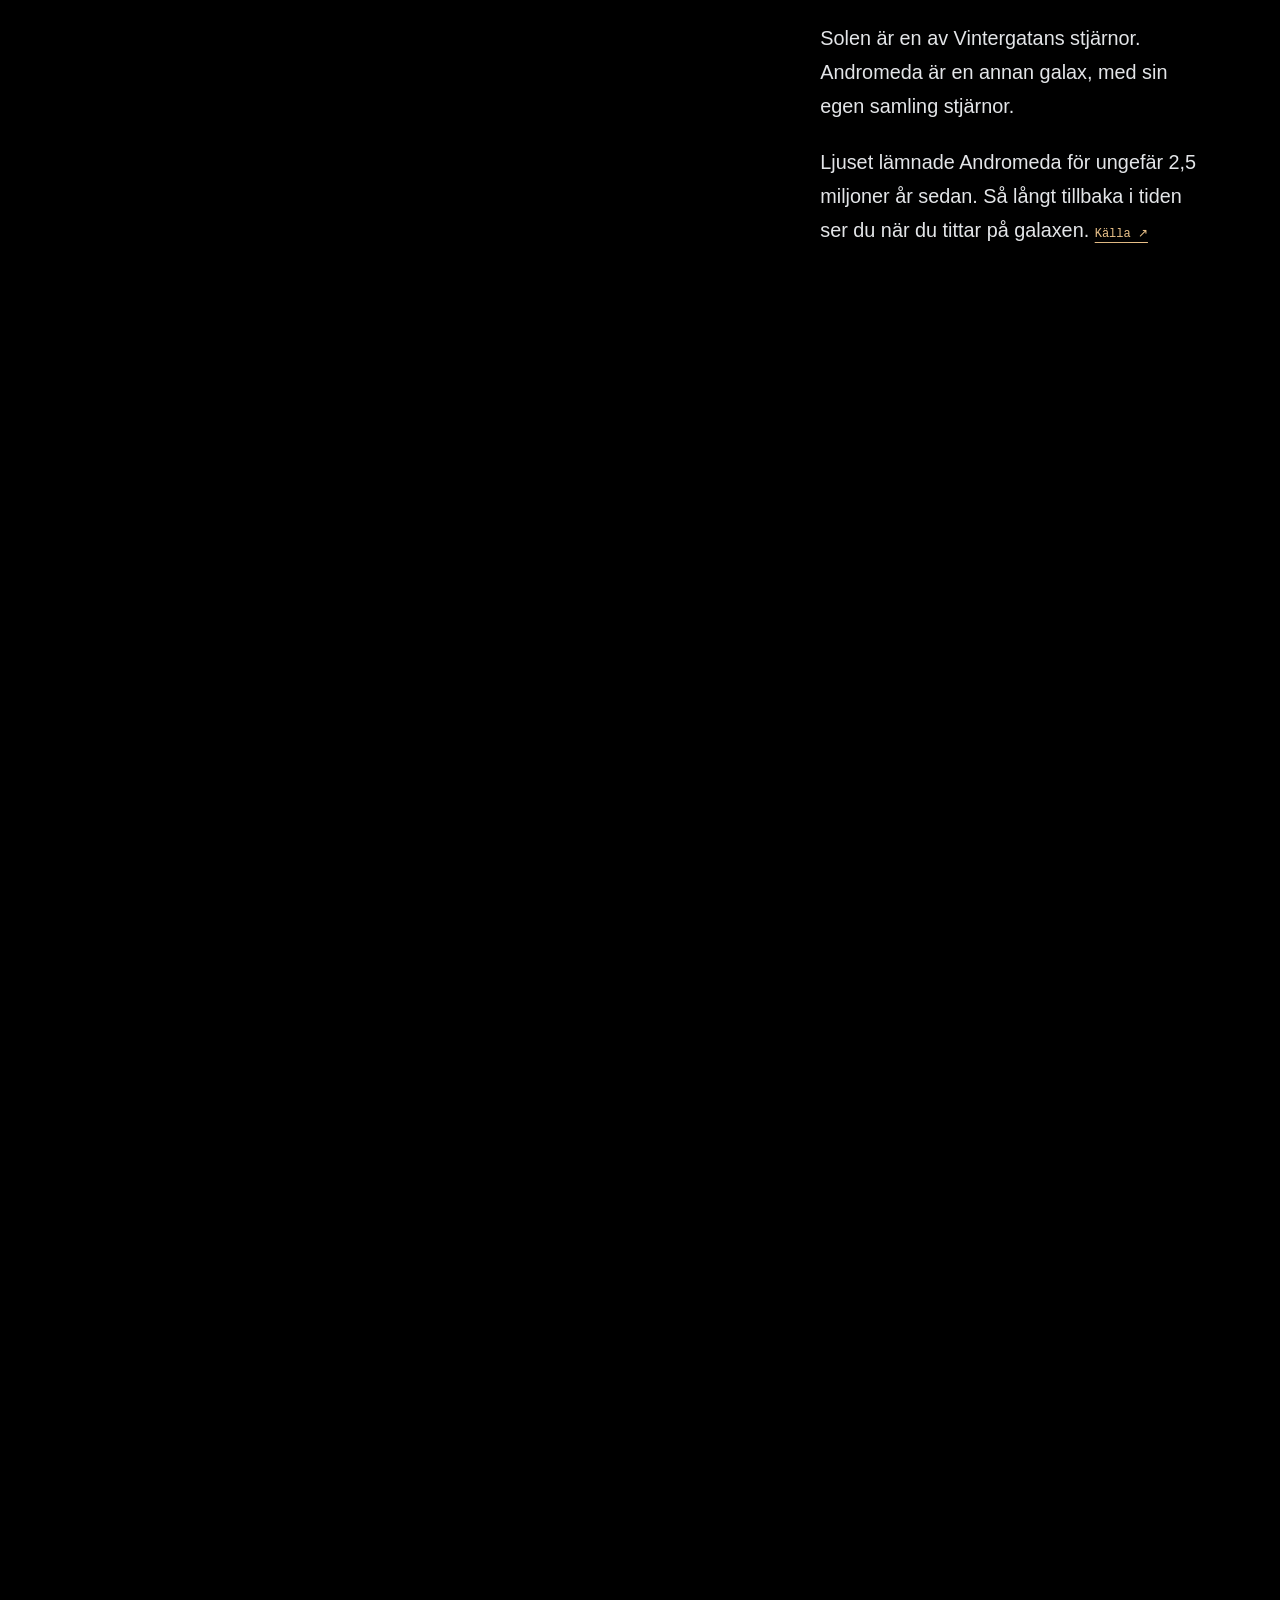
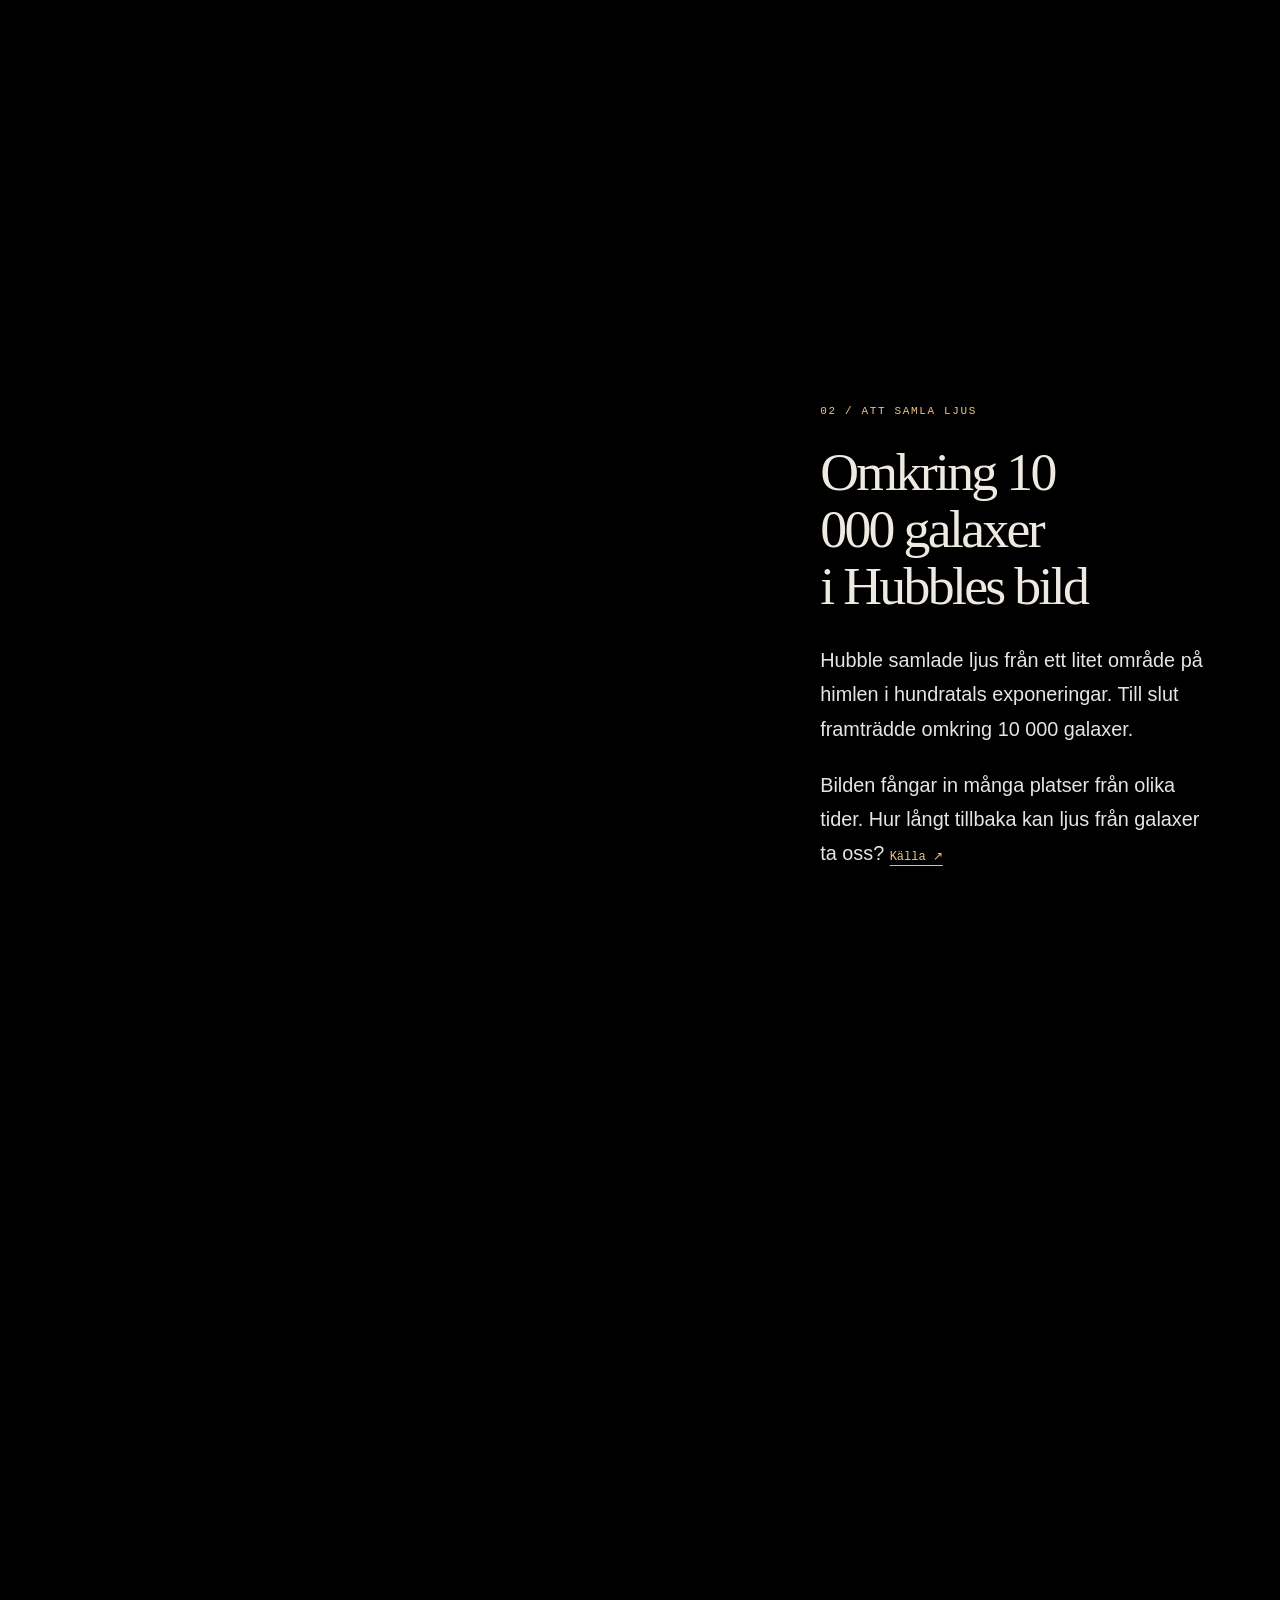
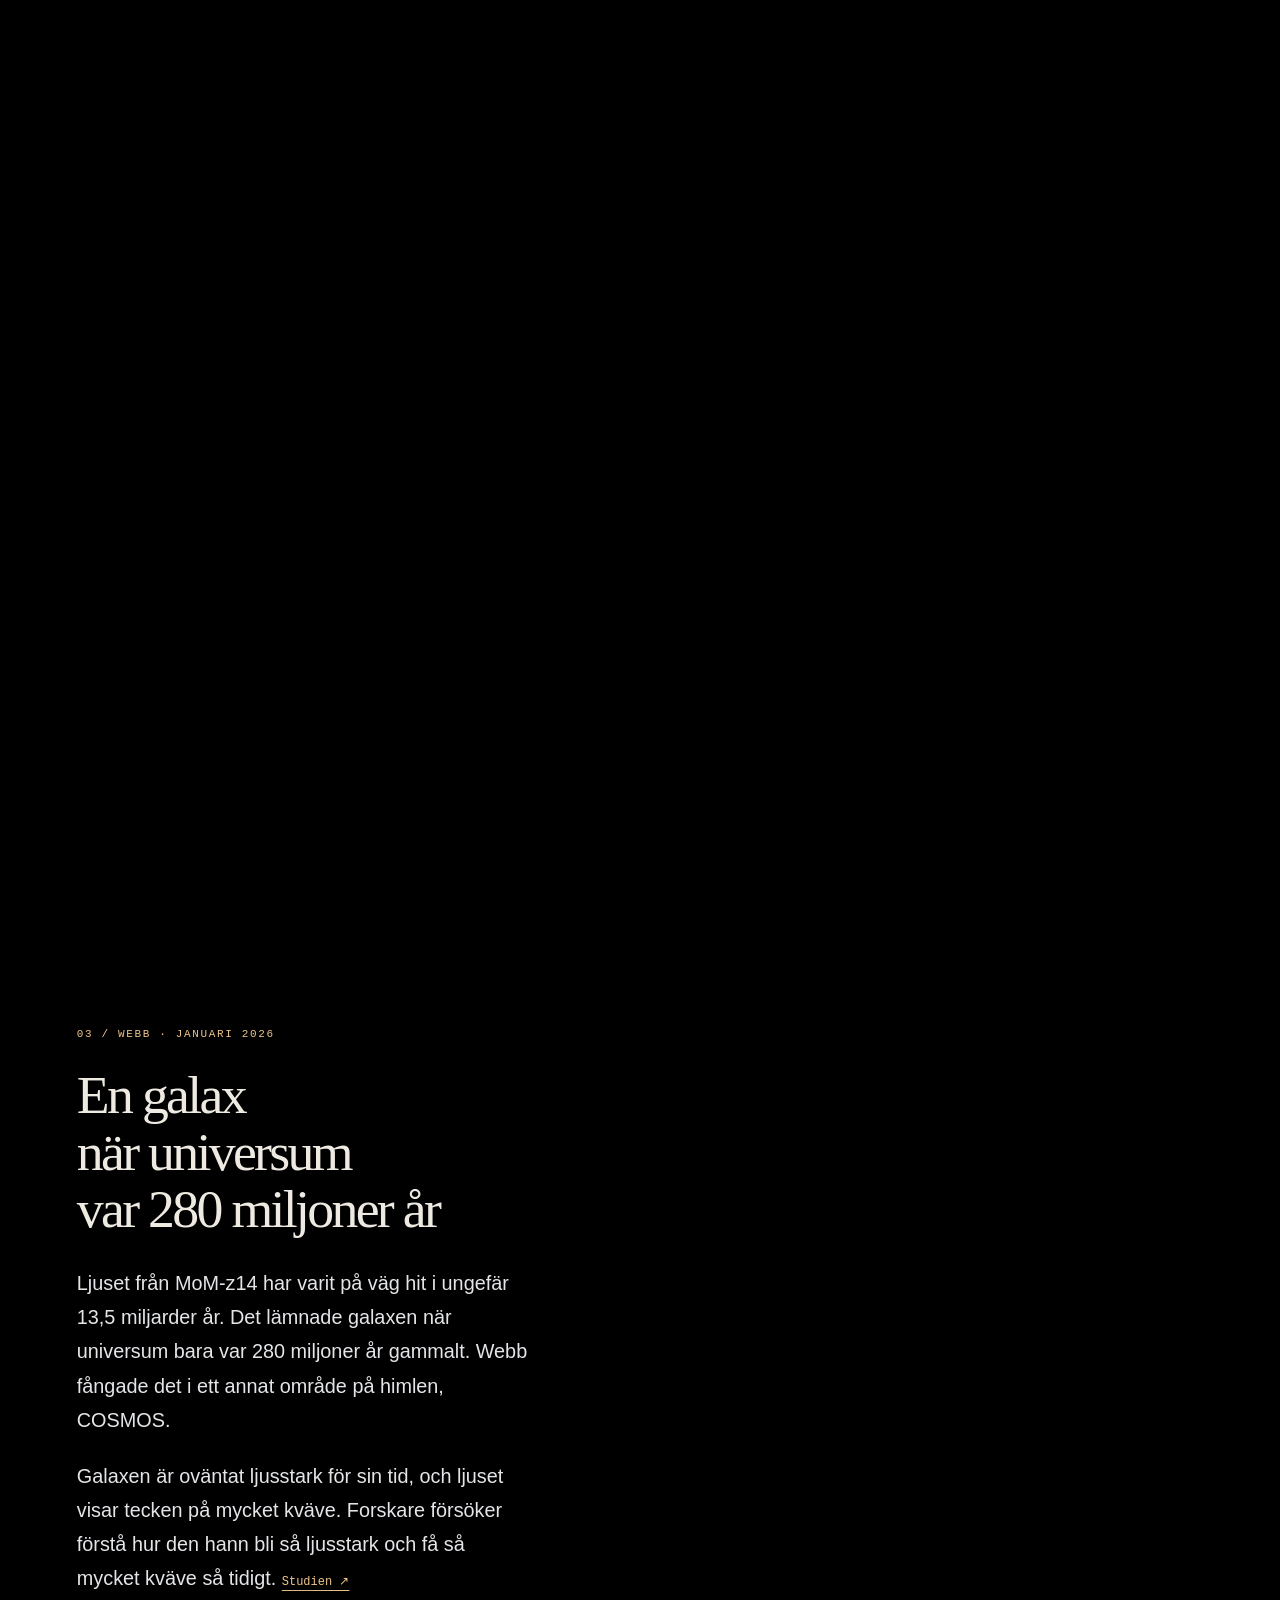
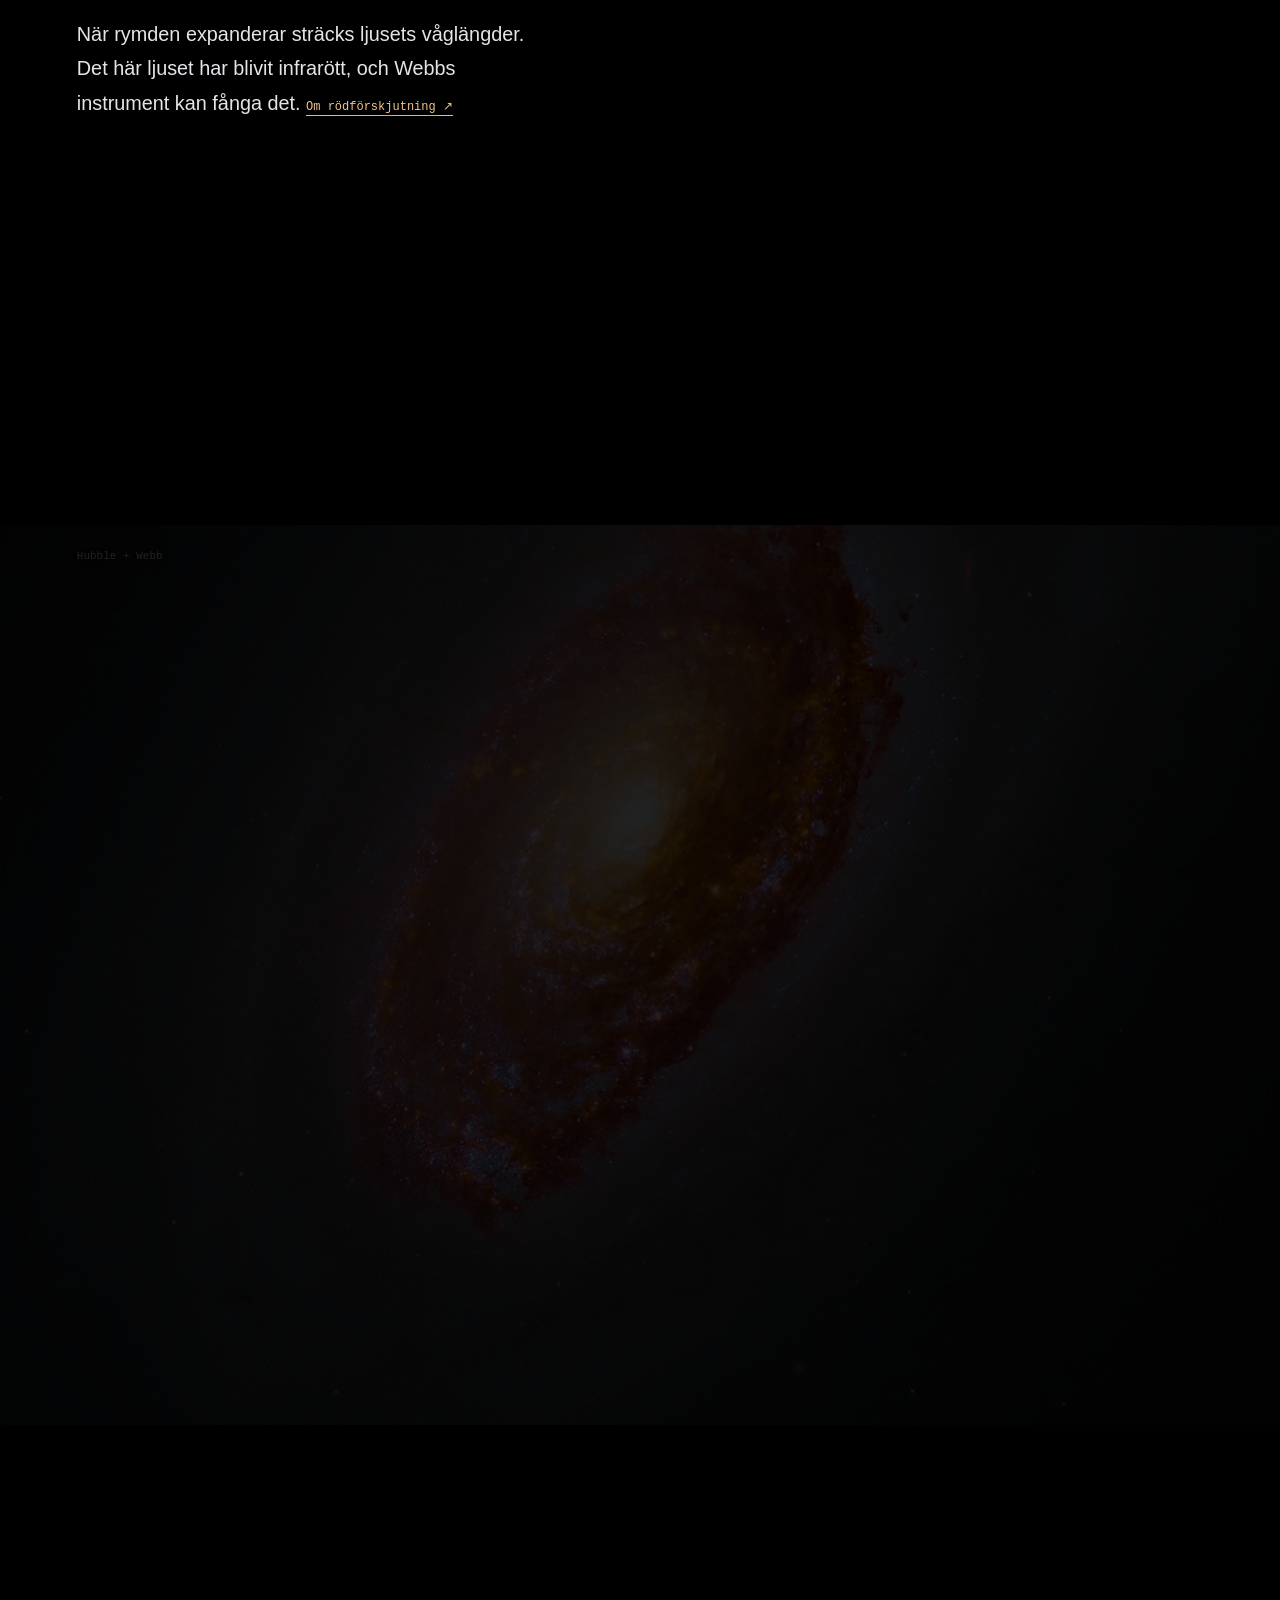
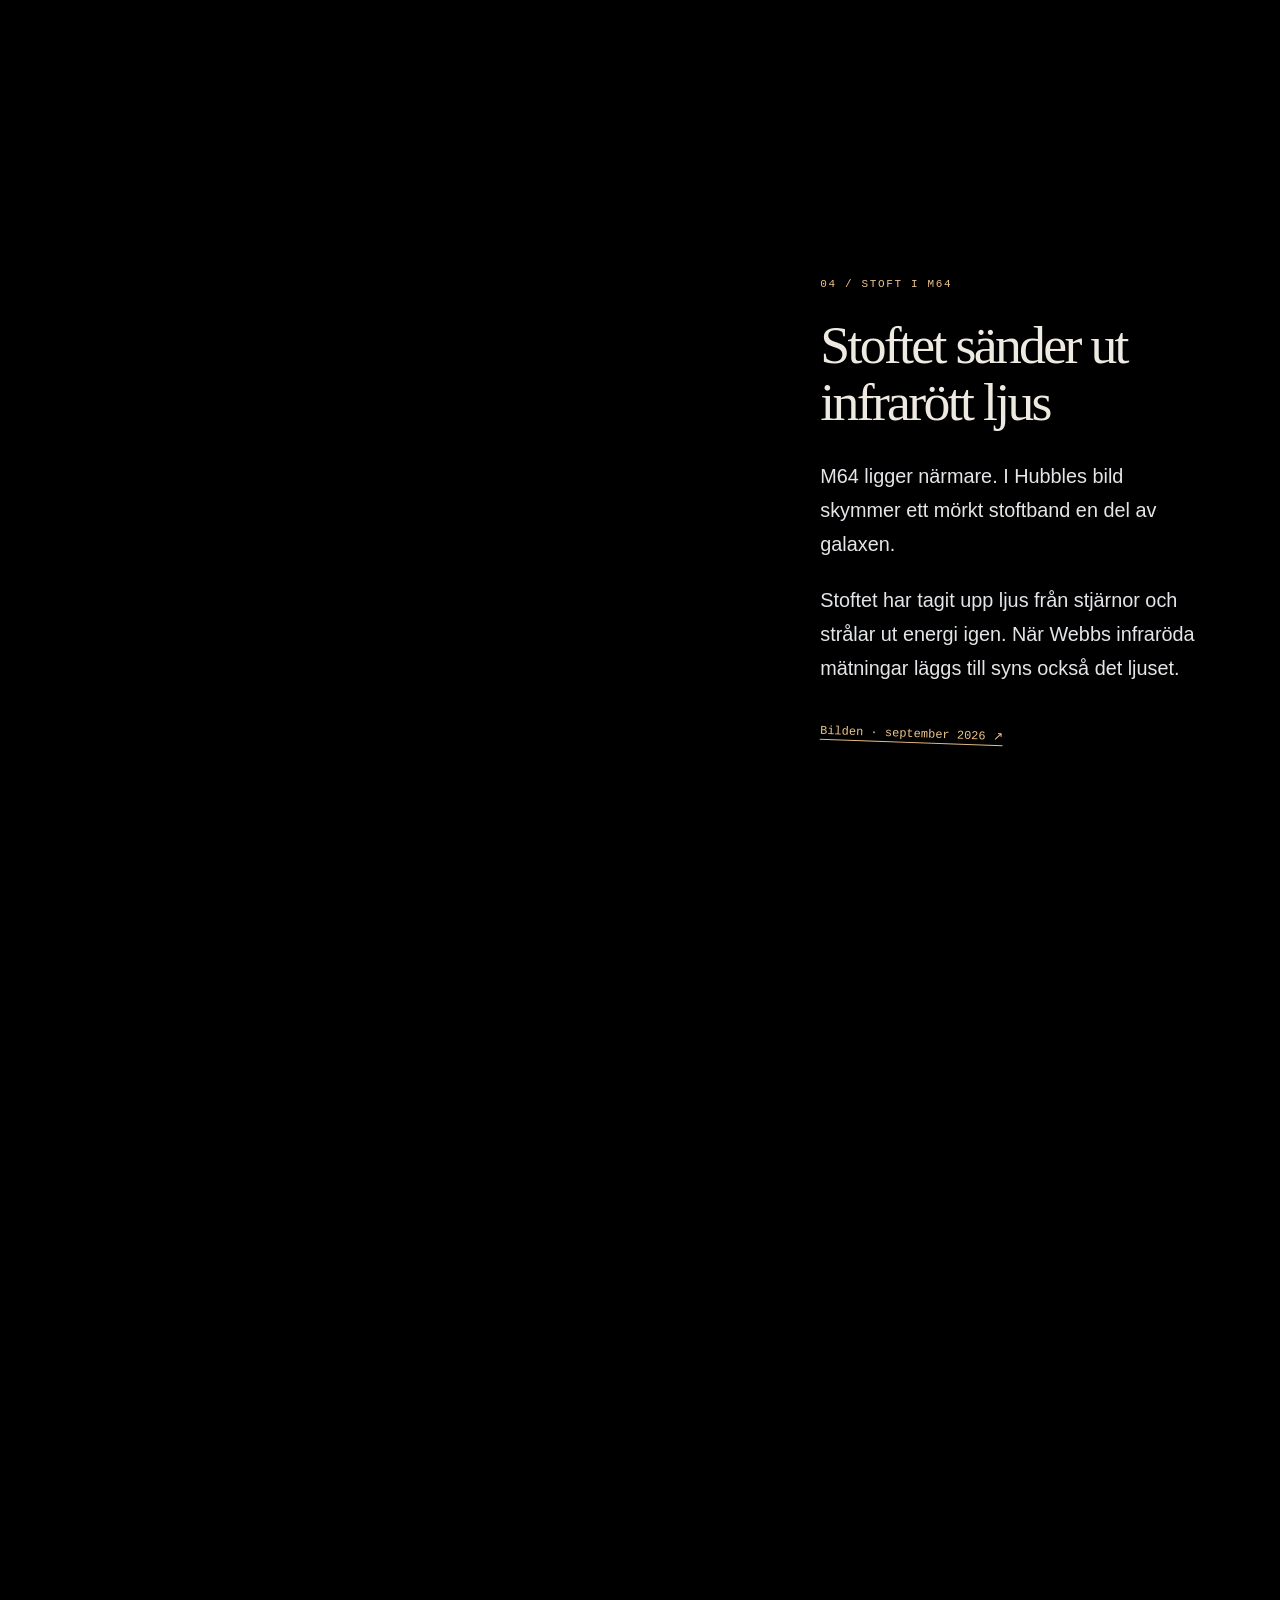
==== commit 6161e3b1: "Embed a consistent handwritten font for the blackboard" ====
--- a/index.html
+++ b/index.html
@@ -6,12 +6,13 @@
   <meta name="theme-color" content="#080d14">
   <meta name="description" content="Följ ljuset från solen, genom den mörka rymden och tillbaka till de första galaxerna.">
   <title>Ljuset i rymden</title>
+  <link rel="preload" href="assets/fonts/kalam/Kalam-Regular-latin.woff2" as="font" type="font/woff2" crossorigin>
   <link rel="stylesheet" href="style.css?v=20261010sources">
-  <link rel="stylesheet" href="styles/near.css?v=20261010v7b">
+  <link rel="stylesheet" href="styles/near.css?v=20261011font">
   <link rel="stylesheet" href="styles/observatory.css?v=20261010v7b">
   <link rel="stylesheet" href="styles/ending.css?v=20261010v7b">
   <script>document.documentElement.classList.add('js');if(new URLSearchParams(location.search).get('motion')==='reduce'||matchMedia('(prefers-reduced-motion: reduce)').matches)document.documentElement.classList.add('reduced-motion');</script>
-  <script type="module" src="script.js?v=20261011pages"></script>
+  <script type="module" src="script.js?v=20261011mobile"></script>
 </head>
 <body>
   <a class="skip-link" href="#solen">Till berättelsen</a>
@@ -35,7 +36,7 @@
           <div class="hero-bottom"><span>SCROLLA FÖR ATT FÖLJA LJUSET</span><a href="#source-hero">Jorden i gryningsljus · Illustration</a></div>
         </section>
         <section class="solar-journey" id="solen" aria-labelledby="solar-title" tabindex="-1">
-          <div class="solar-question"><p class="eyebrow">02 / FRÅN SOLEN TILL JORDEN</p><h2 id="solar-title">Ser vi det<br>direkt?</h2><p>Om ljuset från solen förändras just nu,<br>när märker vi det här?</p></div>
+          <div class="solar-question"><p class="eyebrow">02 / FRÅN SOLEN TILL JORDEN</p><h2 id="solar-title">Ser vi det<br>direkt?</h2><p>Om ljuset från solen förändras just nu, <br>när märker vi det här?</p></div>
           <div class="solar-answer"><p class="eyebrow">LJUSET BEHÖVER UNGEFÄR</p><p class="big-time">8 <small>min</small> 20 <small>s</small></p><p>Det vi ser på solen hände för drygt åtta minuter sedan. <a href="#source-sun" class="source-ref">[1]</a></p><p>Som en bild med leveranstid. Den visar hur platsen såg ut när ljuset lämnade den.</p></div>
         </section>
       </div>
--- a/styles/near.css
+++ b/styles/near.css
@@ -1,22 +1,24 @@
+/* Kalam, Indian Type Foundry, SIL OFL 1.1. Served locally for consistent notes on every device. */
+@font-face{font-family:'Kalam Notes';font-style:normal;font-weight:400;font-display:swap;src:url('../assets/fonts/kalam/Kalam-Regular-latin.woff2') format('woff2')}
 /* The light lesson is written and drawn on one stable green board. */
 .board-chapter{padding:90px var(--gutter) 90px}
 .board-chapter .board-story{display:block;position:relative;padding:0;max-width:1100px;margin:auto}
 .board-chapter .blackboard{position:relative;top:auto;margin:0;padding:23px 26px 28px;border-width:9px}
 .board-chapter .board-top{display:flex;align-items:center;gap:20px;padding:0 0 16px;margin-bottom:20px}
-.board-chapter .board-top h2{font-family:'Bradley Hand','Segoe Print',cursive;font-size:clamp(26px,3vw,36px);line-height:1.15;letter-spacing:0;color:#edf0dc}
+.board-chapter .board-top h2{font-family:'Kalam Notes',sans-serif;font-size:clamp(26px,3vw,36px);line-height:1.15;letter-spacing:0;color:#edf0dc}
 .board-chapter .board-progress{display:none;gap:6px;flex-shrink:0}
 .board-chapter .board-progress i{display:block;width:18px;height:2px;background:#cbd9b955}
 .board-chapter .board-progress i.is-current{background:#f4d78f}
 .board-chapter .board-pages{display:grid;gap:64px}
 .board-chapter .board-page{min-width:0;display:grid;grid-template-columns:minmax(0,.95fr) minmax(0,1.2fr);align-items:center;gap:36px}
-.board-chapter .board-lesson{min-width:0;font-family:'Bradley Hand','Segoe Print',cursive;color:#f0edda}
+.board-chapter .board-lesson{min-width:0;font-family:'Kalam Notes',sans-serif;color:#f0edda}
 .board-chapter .board-lesson h3{font:inherit;font-size:clamp(28px,3vw,39px);line-height:1.16;letter-spacing:0;color:#f4d78f;margin:0 0 17px}
 .board-chapter .board-lesson p{font-size:23px;line-height:1.5;margin:0 0 13px;color:#f0edda}
 .board-chapter .board-lesson p:last-child{margin-bottom:0}
 .board-chapter .source-ref{font-size:12px;white-space:nowrap;color:#f4d78f}
 .board-chapter .board-drawing{min-width:0;width:100%;margin:0}
 .board-chapter .board-drawing svg{width:100%;height:auto;max-height:none;margin:0;overflow:visible}
-.board-chapter .board-drawing svg text{font:38px 'Bradley Hand','Segoe Print',cursive;fill:#f0edda}
+.board-chapter .board-drawing svg text{font:38px 'Kalam Notes',sans-serif;fill:#f0edda}
 .board-chapter .board-steps{display:none}
 .board-chapter .board-enhanced .blackboard{position:sticky;top:var(--board-inset,16px);z-index:1}
 .board-chapter .board-enhanced .board-pages{position:relative;display:block;height:var(--board-page-height)}
@@ -42,6 +44,8 @@
  .prologue .prologue-text{margin-top:-100svh}
  .js .prologue .solar-journey{min-height:0;padding-top:var(--near-question-gap,70svh);padding-bottom:80px;gap:0;justify-content:flex-start}
  .js .prologue .solar-answer{margin-top:var(--near-answer-gap,180svh)}
+ .js .prologue .solar-question{position:sticky;top:24px;align-self:stretch}
+ .js .prologue .solar-journey:focus-visible .solar-question{opacity:var(--question-opacity,1)}
  .prologue .solar-question h2{font-size:clamp(43px,12vw,59px);margin:16px 0 20px}
  .prologue .solar-question>p:last-child{font-size:18px;line-height:1.6}
  .prologue .solar-answer>p:not(.eyebrow):not(.big-time){font-size:19px;line-height:1.65}
@@ -84,6 +88,7 @@
  .prologue .prologue-text{margin-top:0}
  .prologue .solar-journey{padding:25px;gap:30px}
  .prologue .solar-answer{margin-top:0!important}
+ .js .prologue .solar-question{position:static;opacity:1!important}
  .board-chapter .board-enhanced .blackboard{position:relative;top:auto}
  .board-chapter .board-enhanced .board-pages{display:grid;height:auto}
  .board-chapter .board-enhanced .board-page{position:relative;opacity:1;pointer-events:auto;break-inside:avoid}
